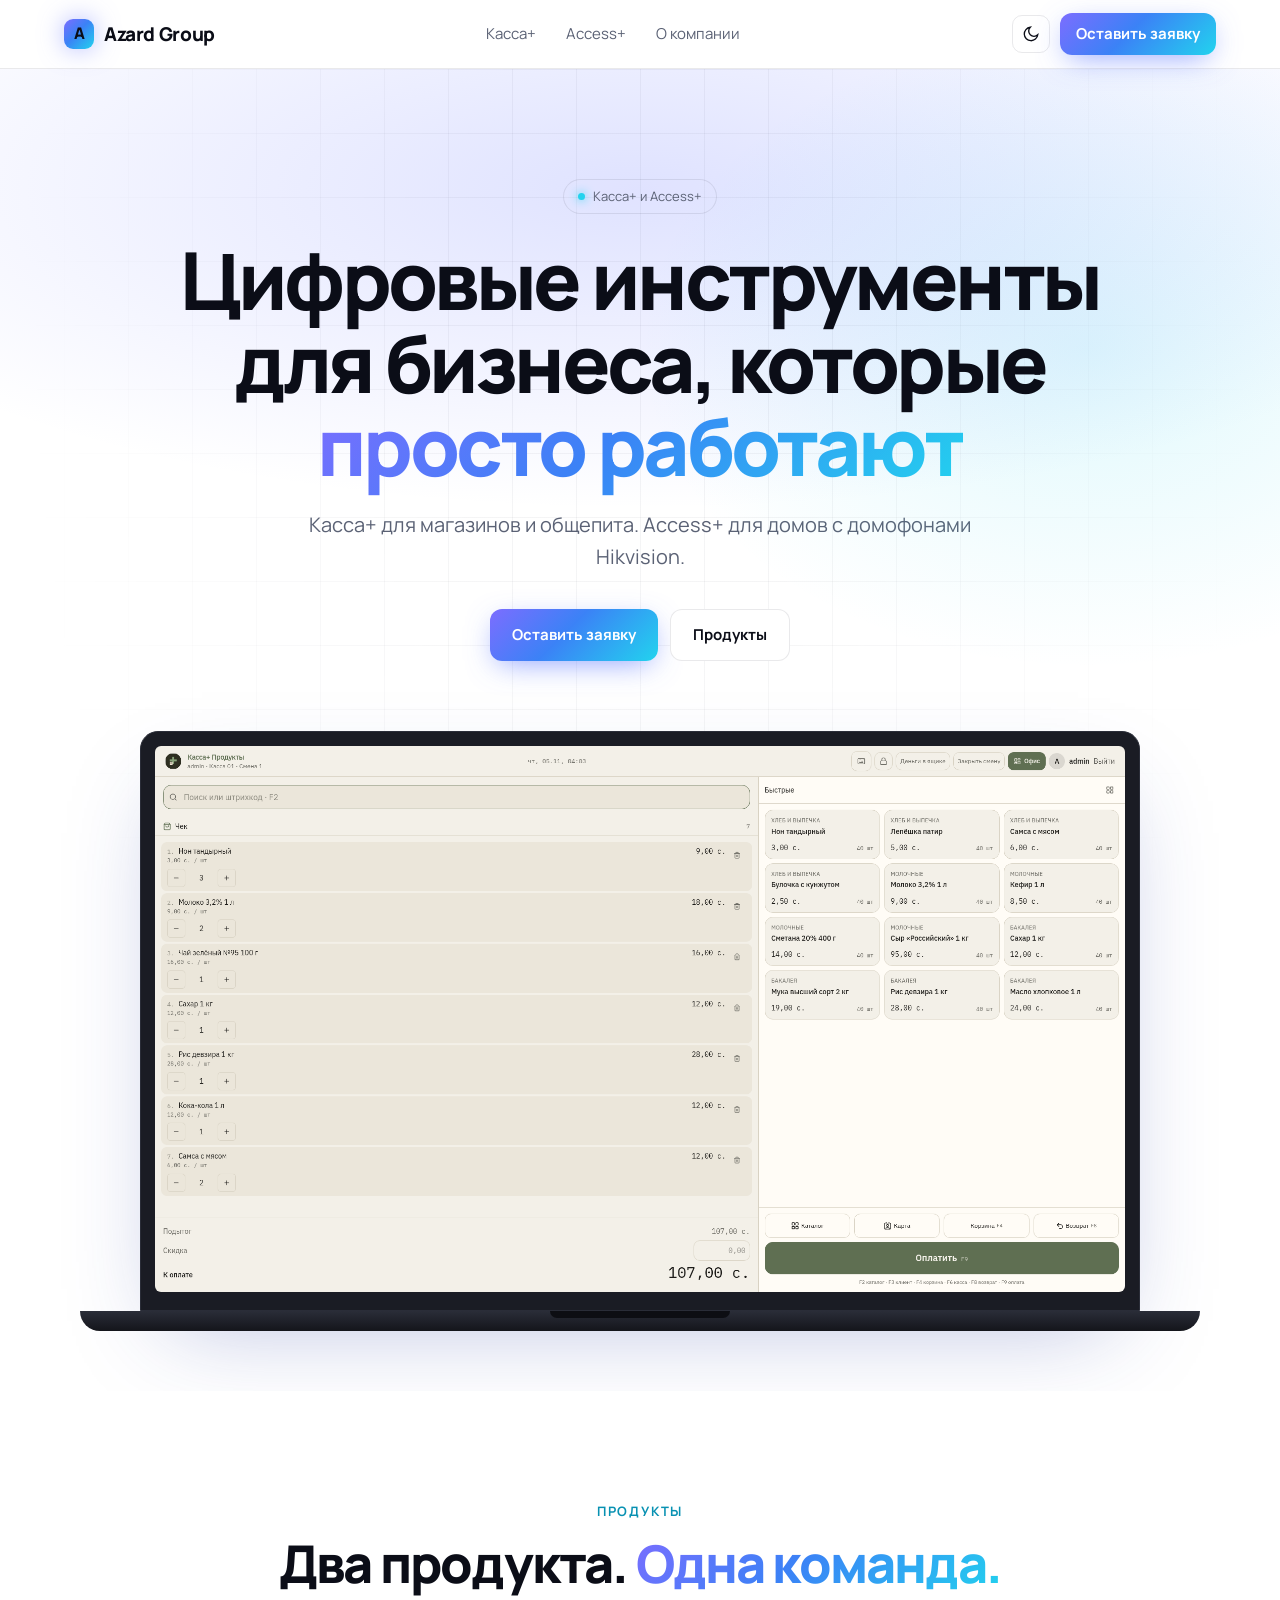
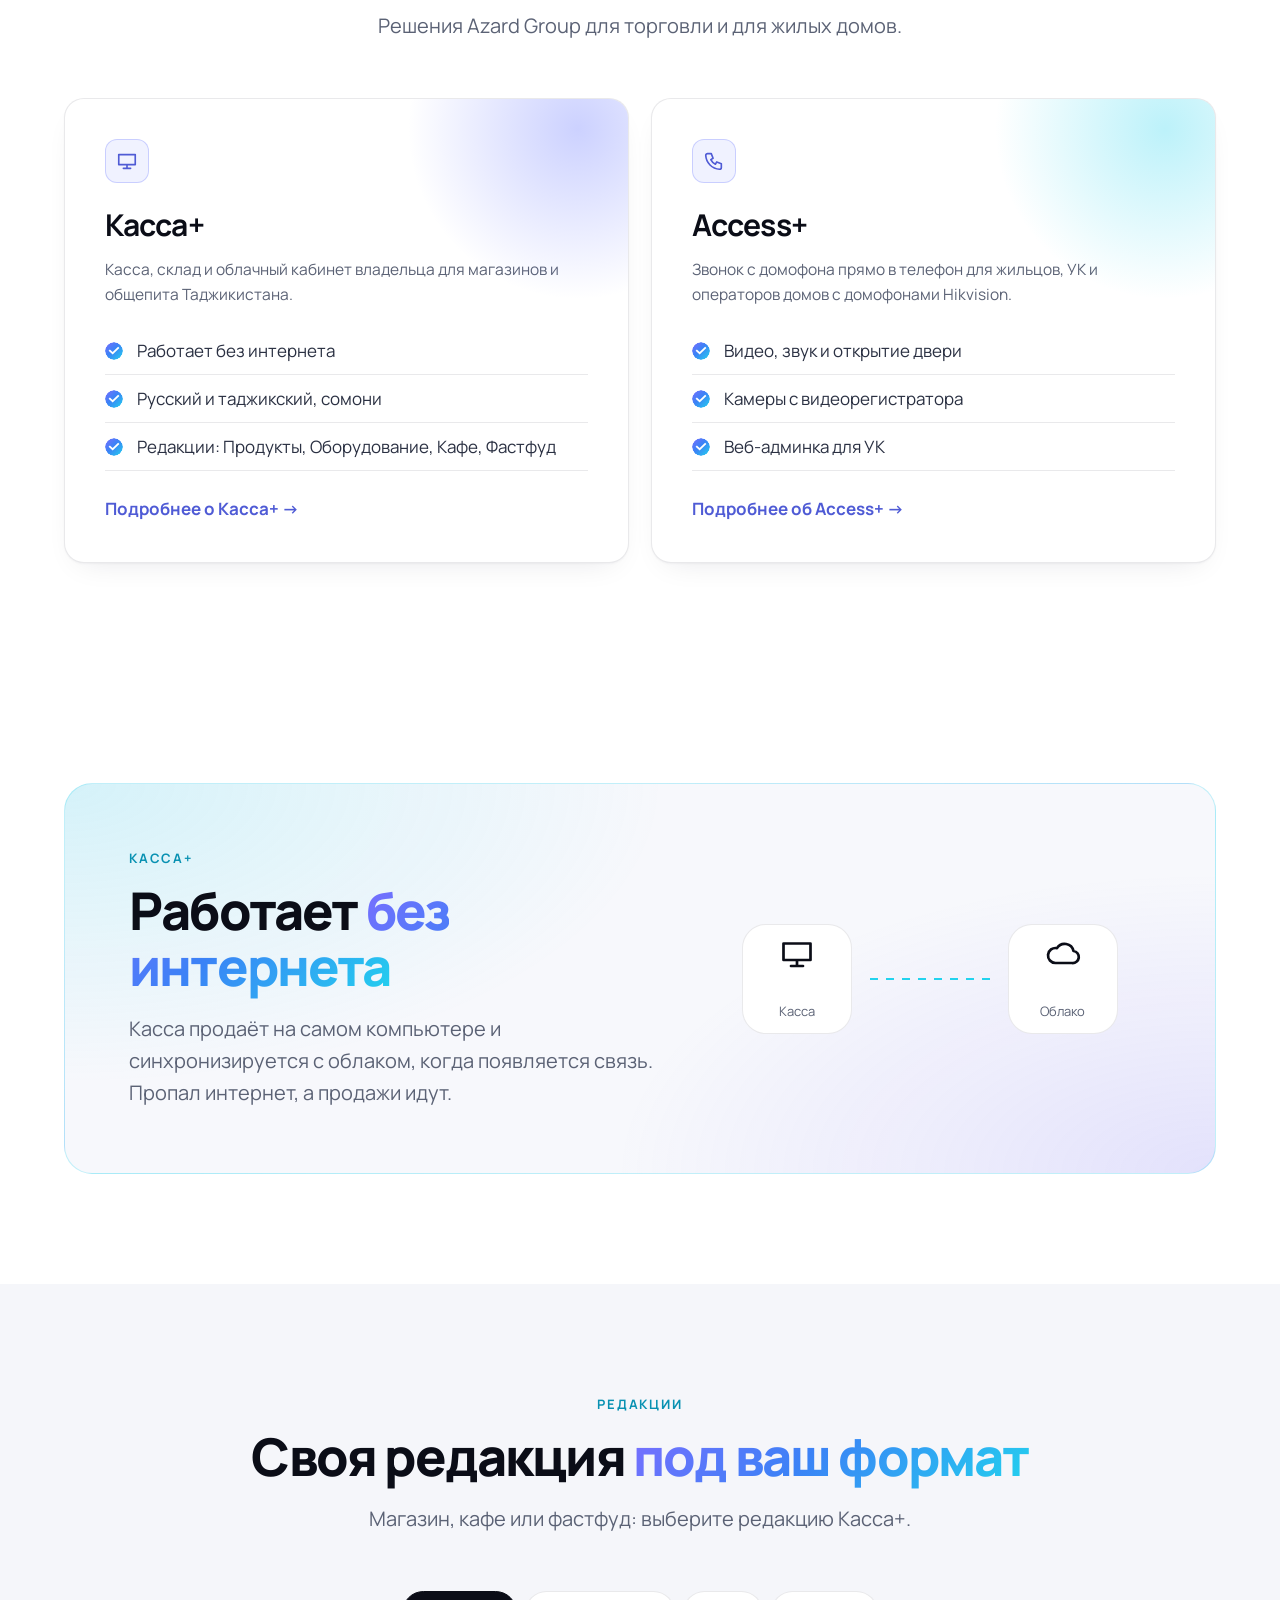
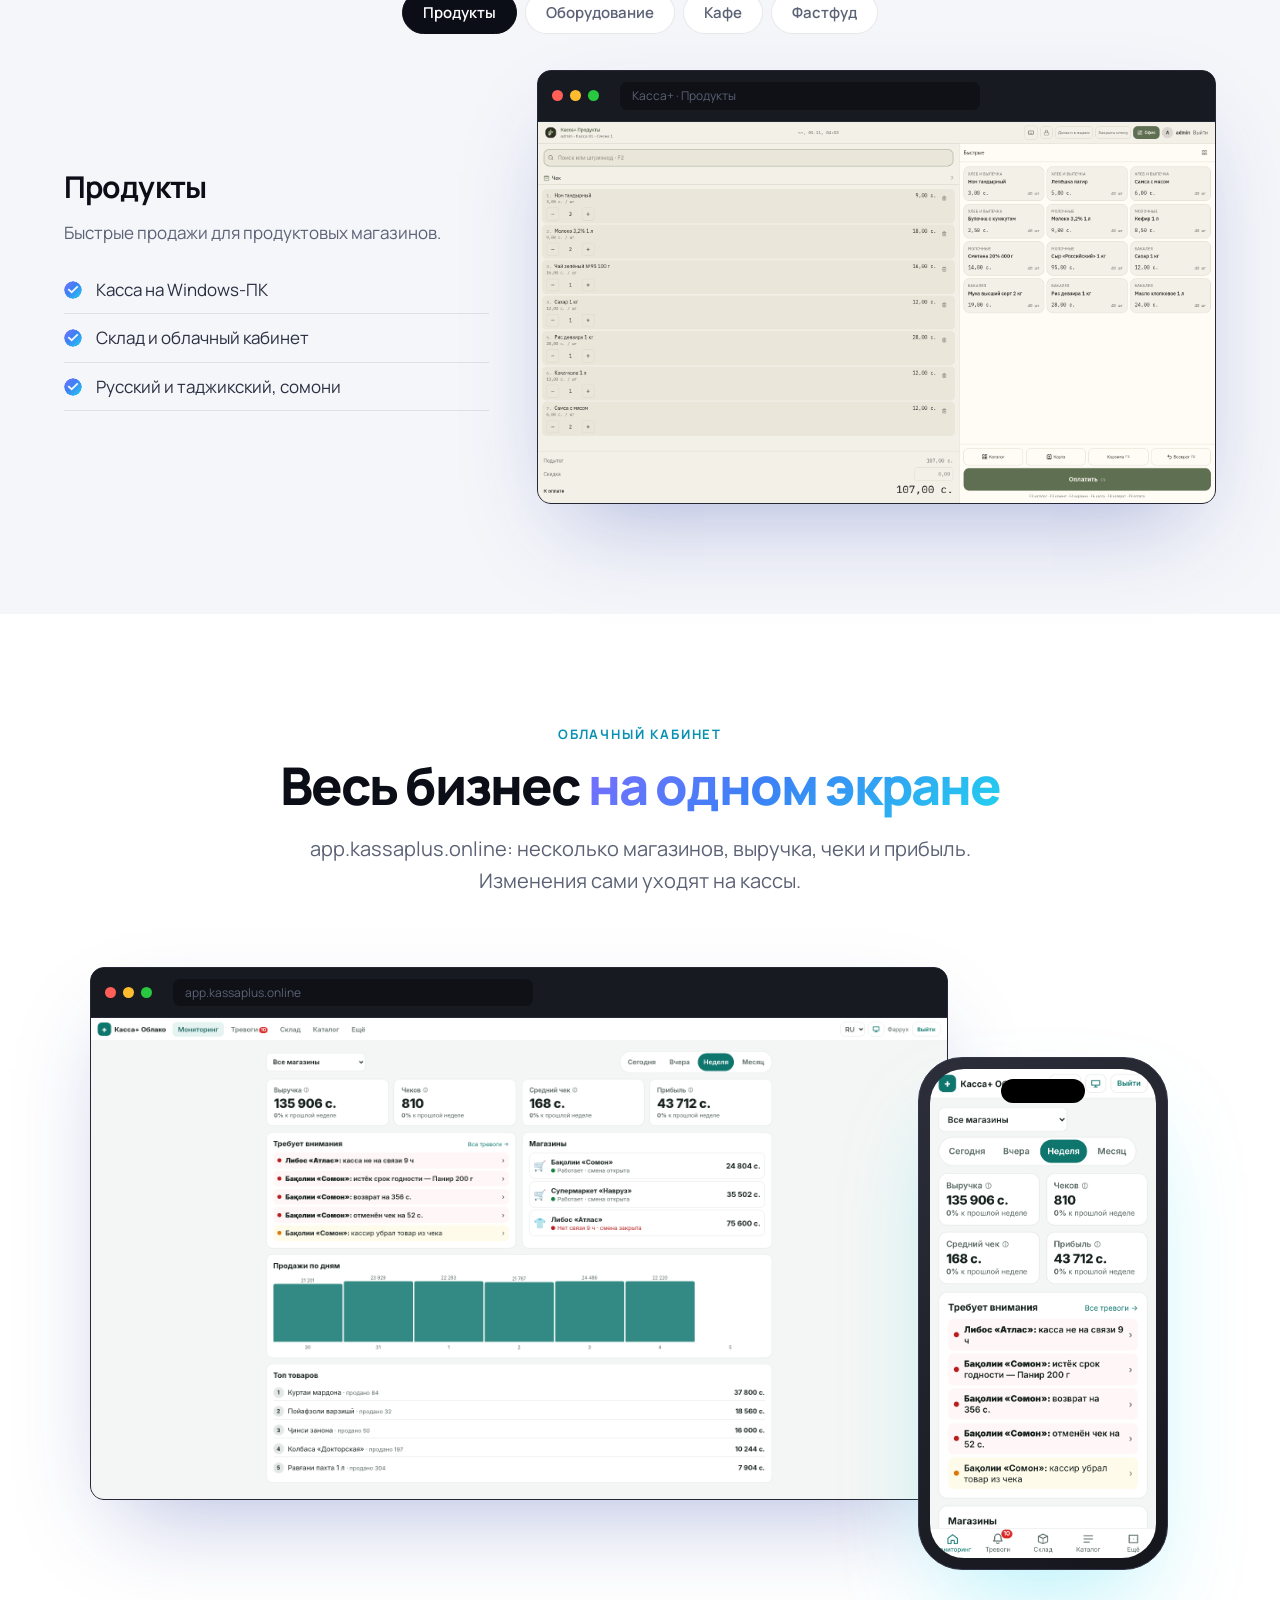
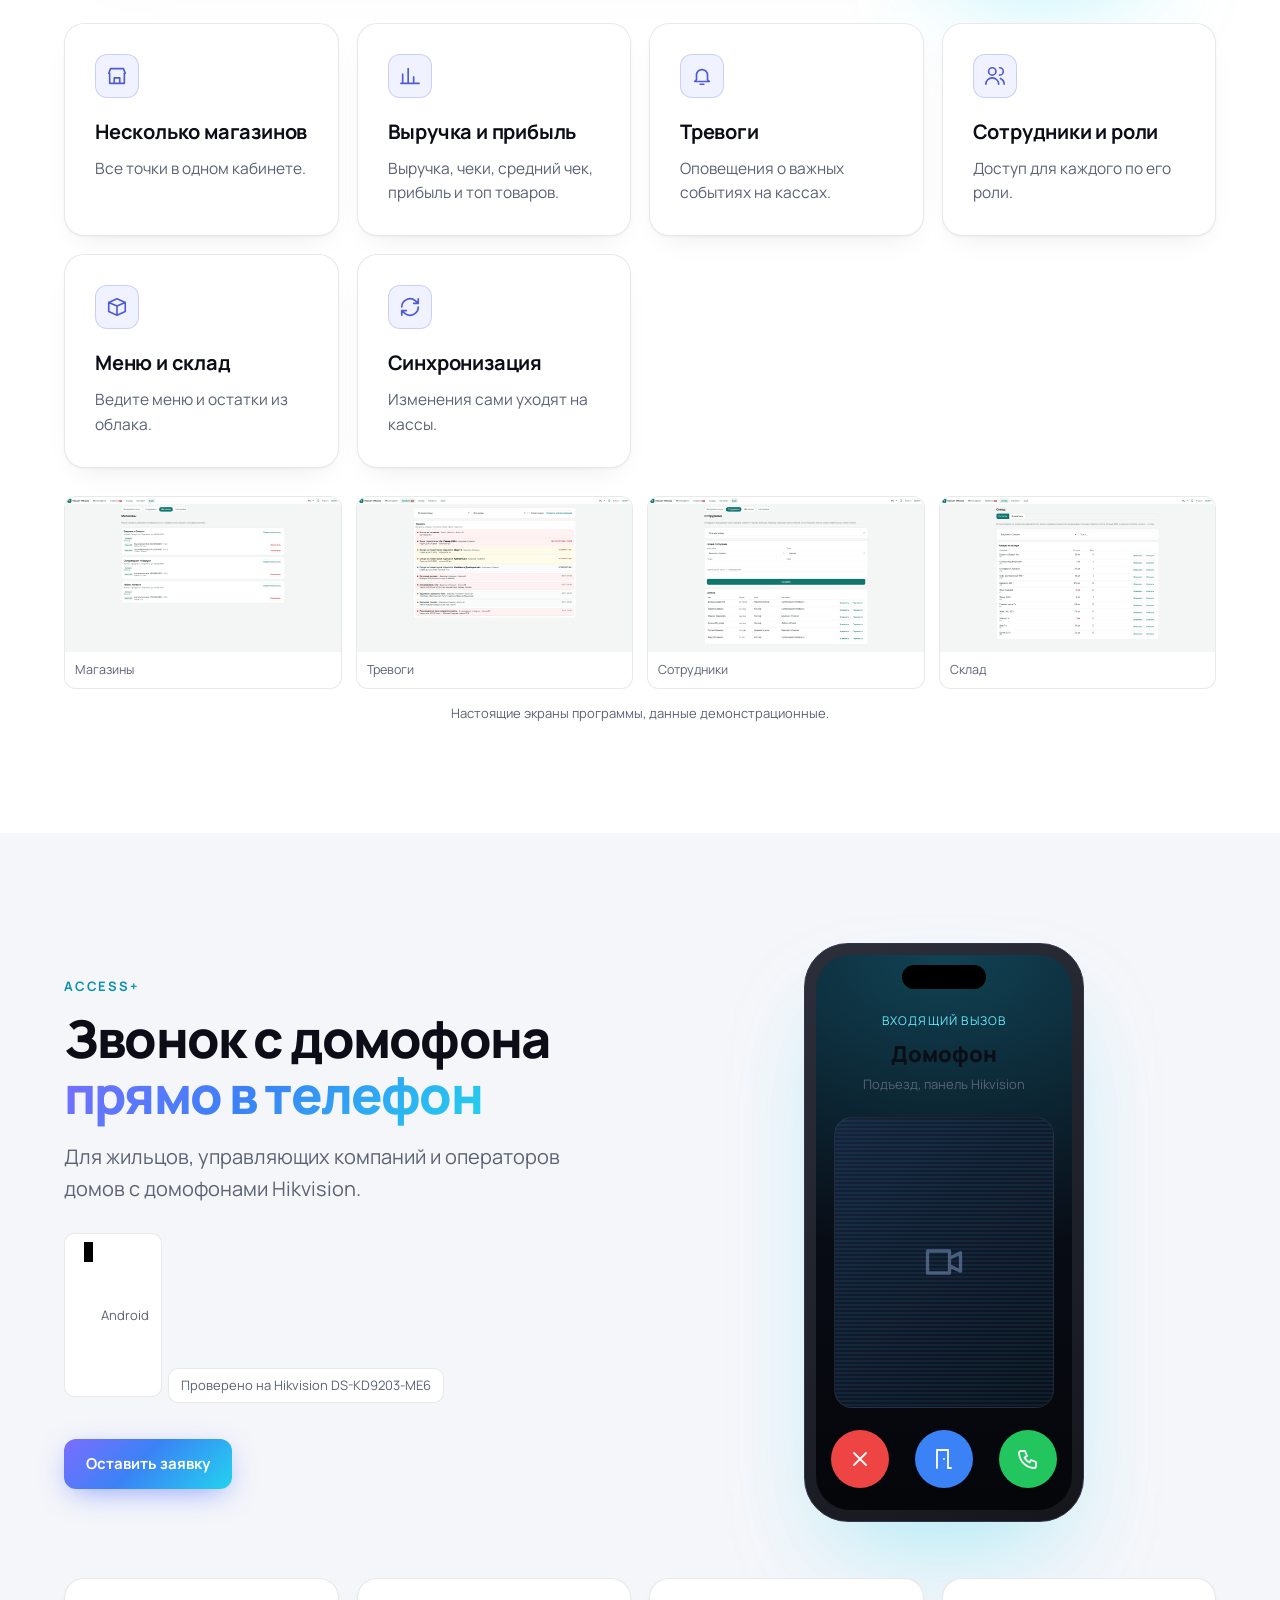
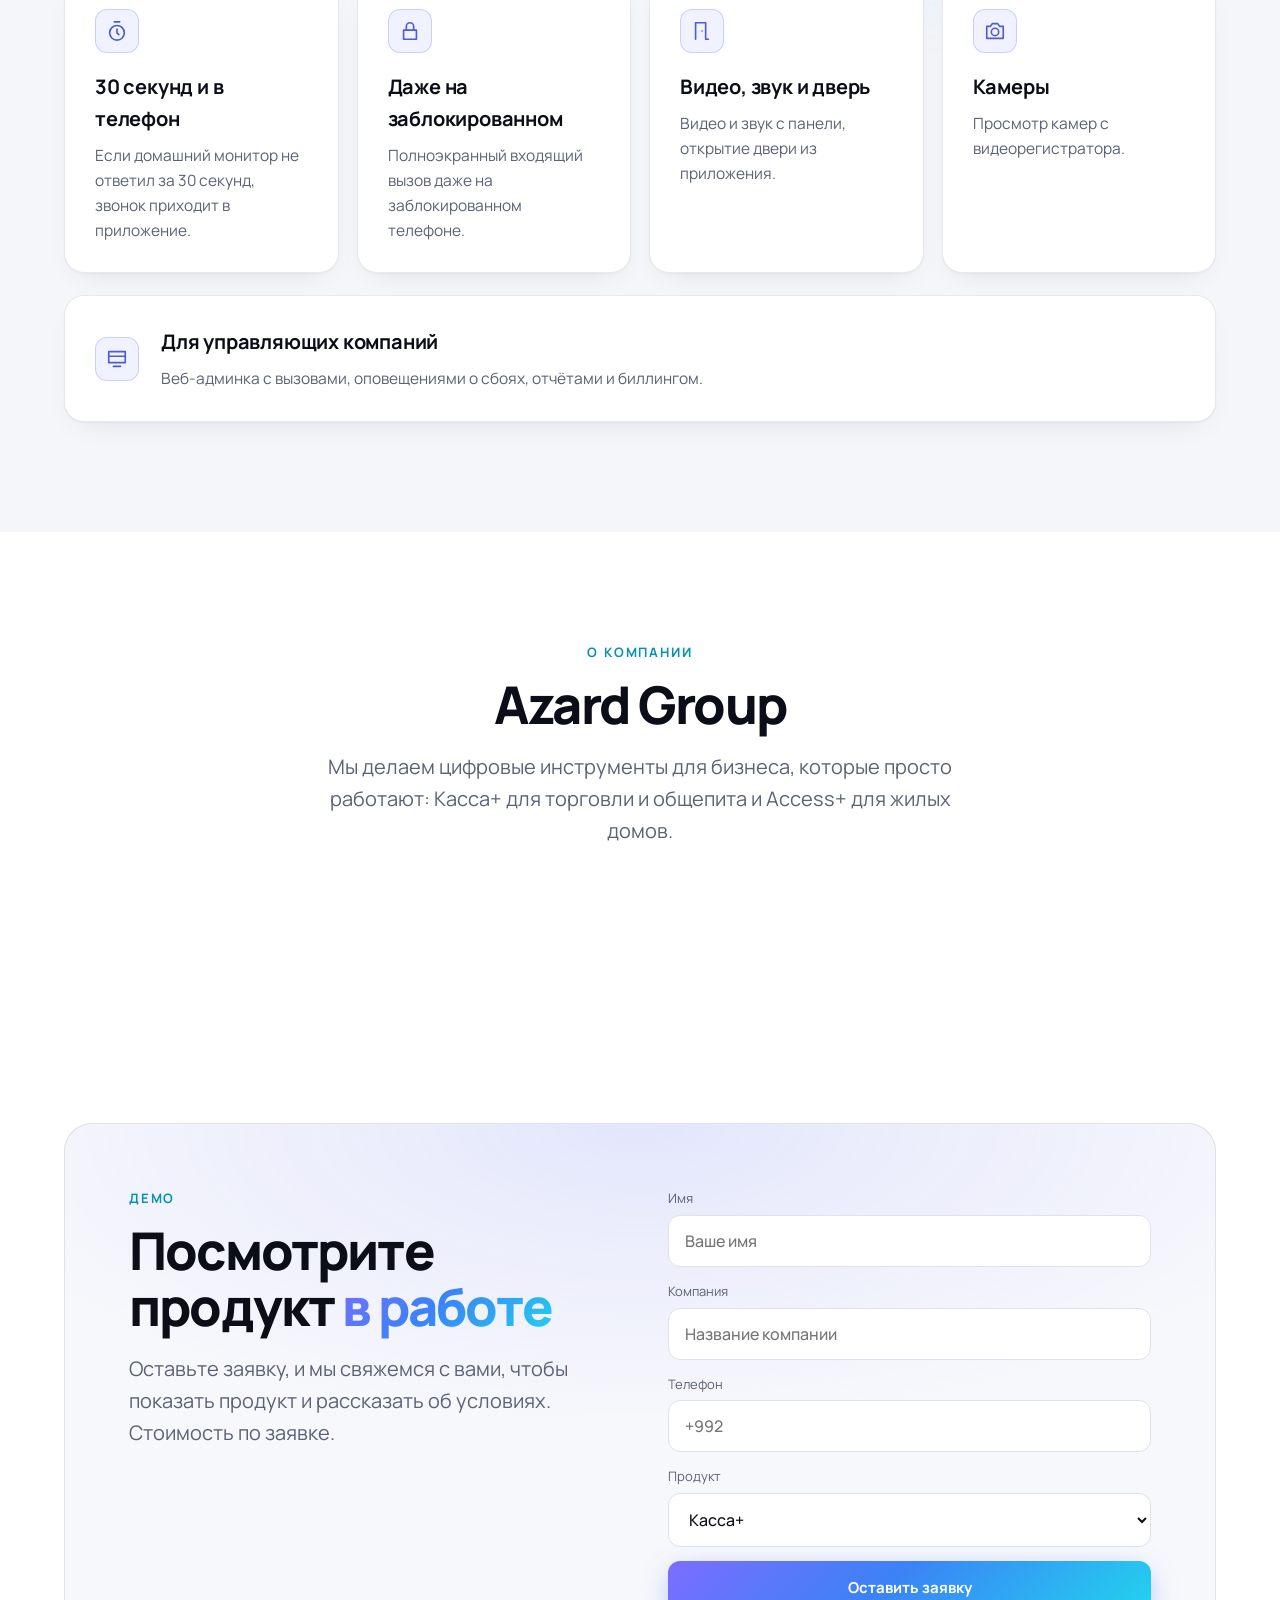
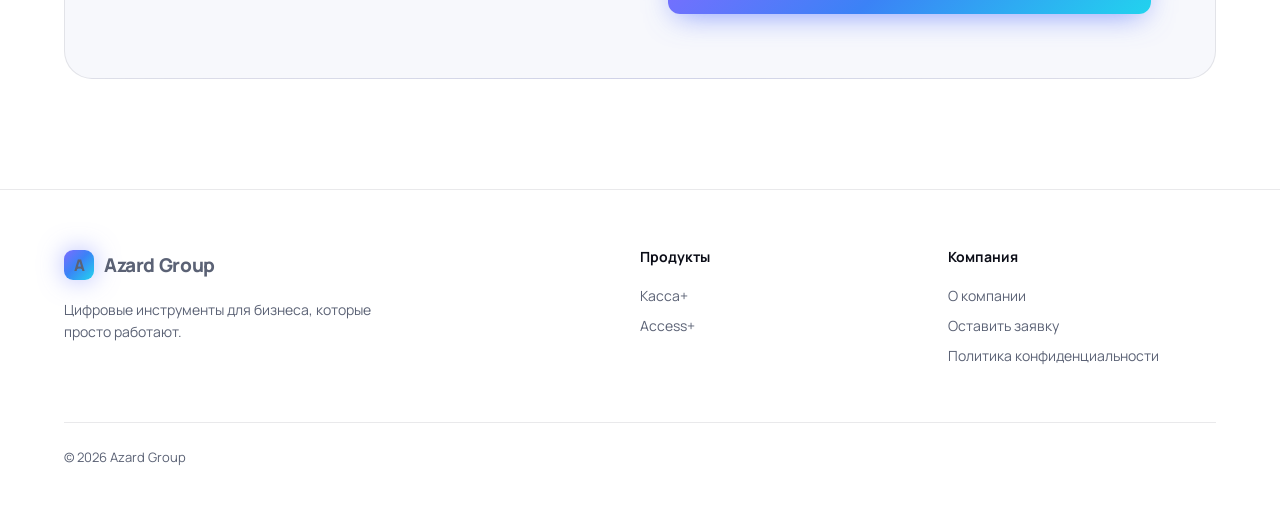
==== index.html @ 4e6c3899 "Azard Group site" ====
<!doctype html><html lang="ru"><head><meta charset="utf-8"><meta name="viewport" content="width=device-width,initial-scale=1"><title>Azard Group: цифровые инструменты для бизнеса</title><script>if(localStorage.theme=="dark")document.documentElement.classList.add("dark")</script><link rel="stylesheet" href="assets/style.css"></head><body><nav><div class="wrap"><a href="index.html" class="logo"><i>A</i>Azard Group</a><div class="links"><a href="kassa.html">Касса+</a><a href="access.html">Access+</a><a href="about.html">О компании</a></div><div class="navr"><button class="tg" aria-label="Тема" onclick="var d=document.documentElement.classList.toggle('dark');localStorage.theme=d?'dark':'light'"><svg viewBox="0 0 24 24" fill="none" stroke="currentColor" stroke-width="1.8"><path d="M21 13A9 9 0 1 1 11 3a7 7 0 0 0 10 10z"/></svg></button><a href="#demo" class="btn p">Оставить заявку</a></div></div></nav><header class="hero"><div class="grid-bg"></div><div class="wrap"><span class="pill"><b></b>Касса+ и Access+</span><h1>Цифровые инструменты для бизнеса, которые <span class="gt">просто работают</span></h1><p class="lead">Касса+ для магазинов и общепита. Access+ для домов с домофонами Hikvision.</p><div class="cta"><a href="#demo" class="btn p">Оставить заявку</a><a href="#products" class="btn s">Продукты</a></div><div class="laptop rv"><div class="scr"><img src="assets/pos-grocery-sale.png" alt="Касса+"></div><div class="base"></div></div></div></header>
<section id="products"><div class="wrap"><div class="center"><div class="eyebrow">Продукты</div><h2>Два продукта. <span class="gt">Одна команда.</span></h2><p class="lead">Решения Azard Group для торговли и для жилых домов.</p></div><div class="prod">
<a href="kassa.html" class="card rv"><div class="ic"><svg viewBox="0 0 24 24" fill="none" stroke="currentColor" stroke-width="1.8" stroke-linecap="round" stroke-linejoin="round"><path d="M3 5h18v11H3zM8 20h8M12 16v4"/></svg></div><h3>Касса+</h3><p>Касса, склад и облачный кабинет владельца для магазинов и общепита Таджикистана.</p><ul class="ul"><li>Работает без интернета</li><li>Русский и таджикский, сомони</li><li>Редакции: Продукты, Оборудование, Кафе, Фастфуд</li></ul><span class="more">Подробнее о Касса+ →</span></a>
<a href="access.html" class="card b rv"><div class="ic"><svg viewBox="0 0 24 24" fill="none" stroke="currentColor" stroke-width="1.8" stroke-linecap="round" stroke-linejoin="round"><path d="M5 4h4l2 5-2.5 1.5a11 11 0 0 0 5 5L15 13l5 2v4a2 2 0 0 1-2 2A16 16 0 0 1 3 6a2 2 0 0 1 2-2z"/></svg></div><h3>Access+</h3><p>Звонок с домофона прямо в телефон для жильцов, УК и операторов домов с домофонами Hikvision.</p><ul class="ul"><li>Видео, звук и открытие двери</li><li>Камеры с видеорегистратора</li><li>Веб-админка для УК</li></ul><span class="more">Подробнее об Access+ →</span></a></div></div></section>
<section><div class="wrap"><div class="offline rv"><div><div class="eyebrow">Касса+</div><h2>Работает <span class="gt">без интернета</span></h2><p class="lead" style="margin:0">Касса продаёт на самом компьютере и синхронизируется с облаком, когда появляется связь. Пропал интернет, а продажи идут.</p></div>
<div class="sync"><div class="node"><svg viewBox="0 0 24 24" fill="none" stroke="currentColor" stroke-width="1.8" stroke-linecap="round" stroke-linejoin="round"><path d="M3 5h18v11H3zM8 20h8M12 16v4"/></svg>Касса</div><div class="wire"></div><div class="node"><svg viewBox="0 0 24 24" fill="none" stroke="currentColor" stroke-width="1.8" stroke-linecap="round" stroke-linejoin="round"><path d="M7 18a5 5 0 1 1 1-9.9A6 6 0 0 1 19 10a4 4 0 0 1-1 8z"/></svg>Облако</div></div></div></div></section><section style="background:var(--bg2)"><div class="wrap"><div class="center"><div class="eyebrow">Редакции</div><h2>Своя редакция <span class="gt">под ваш формат</span></h2><p class="lead">Магазин, кафе или фастфуд: выберите редакцию Касса+.</p></div><div class="tabs"><button class="tab on" data-p="e1">Продукты</button><button class="tab" data-p="e2">Оборудование</button><button class="tab" data-p="e3">Кафе</button><button class="tab" data-p="e4">Фастфуд</button></div><div class="pane on" id="e1"><div><h3 style="font-size:30px;letter-spacing:-.03em">Продукты</h3><p style="color:var(--m)">Быстрые продажи для продуктовых магазинов.</p><ul class="ul"><li>Касса на Windows-ПК</li><li>Склад и облачный кабинет</li><li>Русский и таджикский, сомони</li></ul></div><div class="browser"><div class="bar"><i></i><i></i><i></i><span class="url">Касса+ · Продукты</span></div><img src="assets/pos-grocery-sale.png" alt="Облачный кабинет Касса+" loading="lazy"></div></div><div class="pane" id="e2"><div><h3 style="font-size:30px;letter-spacing:-.03em">Оборудование</h3><p style="color:var(--m)">Редакция для магазинов оборудования.</p><ul class="ul"><li>Касса на Windows-ПК</li><li>Склад и облачный кабинет</li><li>Работает без интернета</li></ul></div><div class="browser"><div class="bar"><i></i><i></i><i></i><span class="url">Касса+ · Оборудование</span></div><img src="assets/pos-equipment-sale.png" alt="Облачный кабинет Касса+" loading="lazy"></div></div><div class="pane" id="e3"><div><h3 style="font-size:30px;letter-spacing:-.03em">Кафе</h3><p style="color:var(--m)">Всё для зала и кухни.</p><ul class="ul"><li>Залы и столы</li><li>Модификаторы</li><li>Кухонные бегунки и экран кухни</li><li>Разделение счёта</li><li>Техкарты</li></ul></div><div class="browser"><div class="bar"><i></i><i></i><i></i><span class="url">Касса+ · Кафе</span></div><img src="assets/pos-cafe-hall.png" alt="Облачный кабинет Касса+" loading="lazy"></div></div><div class="pane" id="e4"><div><h3 style="font-size:30px;letter-spacing:-.03em">Фастфуд</h3><p style="color:var(--m)">Скорость для потока заказов.</p><ul class="ul"><li>Номера заказов</li><li>Заказы здесь, с собой и на доставку</li><li>Статусы кухни</li></ul></div><div class="browser"><div class="bar"><i></i><i></i><i></i><span class="url">Касса+ · Фастфуд</span></div><img src="assets/pos-fastfood-order.png" alt="Облачный кабинет Касса+" loading="lazy"></div></div></div></section><section><div class="wrap"><div class="center"><div class="eyebrow">Облачный кабинет</div><h2>Весь бизнес <span class="gt">на одном экране</span></h2><p class="lead">app.kassaplus.online: несколько магазинов, выручка, чеки и прибыль. Изменения сами уходят на кассы.</p></div>
<div class="stack rv"><div class="browser"><div class="bar"><i></i><i></i><i></i><span class="url">app.kassaplus.online</span></div><img src="assets/cloud-monitoring.png" alt="Облачный кабинет Касса+" loading="lazy"></div><div class="phone "><div class="in"><img src="assets/cloud-monitoring-mobile.png" alt="Мобильный кабинет"></div></div></div>
<div class="cards" style="margin-top:56px"><div class="card rv"><div class="ic"><svg viewBox="0 0 24 24" fill="none" stroke="currentColor" stroke-width="1.8" stroke-linecap="round" stroke-linejoin="round"><path d="M3 9l2-5h14l2 5M4 9v11h16V9M9 20v-6h6v6"/></svg></div><h3>Несколько магазинов</h3><p>Все точки в одном кабинете.</p></div><div class="card rv"><div class="ic"><svg viewBox="0 0 24 24" fill="none" stroke="currentColor" stroke-width="1.8" stroke-linecap="round" stroke-linejoin="round"><path d="M4 20V10M10 20V4M16 20v-7M22 20H2"/></svg></div><h3>Выручка и прибыль</h3><p>Выручка, чеки, средний чек, прибыль и топ товаров.</p></div><div class="card rv"><div class="ic"><svg viewBox="0 0 24 24" fill="none" stroke="currentColor" stroke-width="1.8" stroke-linecap="round" stroke-linejoin="round"><path d="M6 16V11a6 6 0 0 1 12 0v5l2 2H4zM10 21h4"/></svg></div><h3>Тревоги</h3><p>Оповещения о важных событиях на кассах.</p></div><div class="card rv"><div class="ic"><svg viewBox="0 0 24 24" fill="none" stroke="currentColor" stroke-width="1.8" stroke-linecap="round" stroke-linejoin="round"><path d="M9 11a4 4 0 1 0 0-8 4 4 0 0 0 0 8zM2 21a7 7 0 0 1 14 0M17 3a4 4 0 0 1 0 8M22 21a7 7 0 0 0-4-6.3"/></svg></div><h3>Сотрудники и роли</h3><p>Доступ для каждого по его роли.</p></div><div class="card rv"><div class="ic"><svg viewBox="0 0 24 24" fill="none" stroke="currentColor" stroke-width="1.8" stroke-linecap="round" stroke-linejoin="round"><path d="M3 7l9-4 9 4v10l-9 4-9-4zM3 7l9 4 9-4M12 11v10"/></svg></div><h3>Меню и склад</h3><p>Ведите меню и остатки из облака.</p></div><div class="card rv"><div class="ic"><svg viewBox="0 0 24 24" fill="none" stroke="currentColor" stroke-width="1.8" stroke-linecap="round" stroke-linejoin="round"><path d="M21 12a9 9 0 0 1-15 6.7L3 16M3 12a9 9 0 0 1 15-6.7L21 8M21 3v5h-5M3 21v-5h5"/></svg></div><h3>Синхронизация</h3><p>Изменения сами уходят на кассы.</p></div></div>
<div class="gallery"><figure class="rv"><img src="assets/cloud-shops.png" loading="lazy" alt="Магазины"><figcaption>Магазины</figcaption></figure><figure class="rv"><img src="assets/cloud-alerts.png" loading="lazy" alt="Тревоги"><figcaption>Тревоги</figcaption></figure><figure class="rv"><img src="assets/cloud-staff.png" loading="lazy" alt="Сотрудники"><figcaption>Сотрудники</figcaption></figure><figure class="rv"><img src="assets/cloud-stock.png" loading="lazy" alt="Склад"><figcaption>Склад</figcaption></figure></div>
<p class="note">Настоящие экраны программы, данные демонстрационные.</p></div></section>
<section style="background:var(--bg2)"><div class="wrap"><div class="split"><div class="rv"><div class="eyebrow">Access+</div><h2>Звонок с домофона <span class="gt">прямо в телефон</span></h2><p class="lead" style="margin:0">Для жильцов, управляющих компаний и операторов домов с домофонами Hikvision.</p><div style="margin-top:22px"><span class="badge"><svg style="width:16px"> viewBox="0 0 24 24" fill="none" stroke="currentColor" stroke-width="1.8" stroke-linecap="round" stroke-linejoin="round"><path d="M7 2h10v20H7zM11 18h2"/></svg> Android</span><span class="badge">Проверено на Hikvision DS-KD9203-ME6</span></div><div class="cta" style="justify-content:flex-start"><a href="#demo" class="btn p">Оставить заявку</a></div></div><div class="rv" style="display:flex;justify-content:center"><div class="phone big"><div class="in"><div class="ph-ui"><div class="who">Входящий вызов</div><div class="nm">Домофон</div><div class="sub">Подъезд, панель Hikvision</div><div class="cam"><svg viewBox="0 0 24 24" fill="none" stroke="currentColor" stroke-width="1.8" stroke-linecap="round" stroke-linejoin="round"><path d="M3 6h12v12H3zM15 10l6-3v10l-6-3"/></svg></div><div class="acts"><span class="r"><svg viewBox="0 0 24 24" fill="none" stroke="currentColor" stroke-width="1.8" stroke-linecap="round" stroke-linejoin="round"><path d="M6 6l12 12M18 6L6 18"/></svg></span><span class="bl"><svg viewBox="0 0 24 24" fill="none" stroke="currentColor" stroke-width="1.8" stroke-linecap="round" stroke-linejoin="round"><path d="M5 21V3h11v18M16 21h3M12 12h.01"/></svg></span><span class="gr"><svg viewBox="0 0 24 24" fill="none" stroke="currentColor" stroke-width="1.8" stroke-linecap="round" stroke-linejoin="round"><path d="M5 4h4l2 5-2.5 1.5a11 11 0 0 0 5 5L15 13l5 2v4a2 2 0 0 1-2 2A16 16 0 0 1 3 6a2 2 0 0 1 2-2z"/></svg></span></div></div></div></div></div></div><div class="cards" style="margin-top:56px"><div class="card rv"><div class="ic"><svg viewBox="0 0 24 24" fill="none" stroke="currentColor" stroke-width="1.8" stroke-linecap="round" stroke-linejoin="round"><path d="M12 22a8 8 0 1 0 0-16 8 8 0 0 0 0 16zM12 10v4l2 2M9 2h6"/></svg></div><h3>30 секунд и в телефон</h3><p>Если домашний монитор не ответил за 30 секунд, звонок приходит в приложение.</p></div><div class="card rv"><div class="ic"><svg viewBox="0 0 24 24" fill="none" stroke="currentColor" stroke-width="1.8" stroke-linecap="round" stroke-linejoin="round"><path d="M5 11h14v10H5zM8 11V7a4 4 0 0 1 8 0v4"/></svg></div><h3>Даже на заблокированном</h3><p>Полноэкранный входящий вызов даже на заблокированном телефоне.</p></div><div class="card rv"><div class="ic"><svg viewBox="0 0 24 24" fill="none" stroke="currentColor" stroke-width="1.8" stroke-linecap="round" stroke-linejoin="round"><path d="M5 21V3h11v18M16 21h3M12 12h.01"/></svg></div><h3>Видео, звук и дверь</h3><p>Видео и звук с панели, открытие двери из приложения.</p></div><div class="card rv"><div class="ic"><svg viewBox="0 0 24 24" fill="none" stroke="currentColor" stroke-width="1.8" stroke-linecap="round" stroke-linejoin="round"><path d="M3 7h4l2-3h6l2 3h4v13H3zM12 17a4 4 0 1 0 0-8 4 4 0 0 0 0 8z"/></svg></div><h3>Камеры</h3><p>Просмотр камер с видеорегистратора.</p></div></div><div class="card rv" style="margin-top:22px;display:grid;grid-template-columns:auto 1fr;gap:22px;align-items:center"><div class="ic" style="margin:0"><svg viewBox="0 0 24 24" fill="none" stroke="currentColor" stroke-width="1.8" stroke-linecap="round" stroke-linejoin="round"><path d="M3 4h18v12H3zM3 9h18M8 20h8"/></svg></div><div><h3>Для управляющих компаний</h3><p>Веб-админка с вызовами, оповещениями о сбоях, отчётами и биллингом.</p></div></div></div></section>
<section id="about"><div class="wrap center"><div class="eyebrow">О компании</div><h2>Azard Group</h2><p class="lead">Мы делаем цифровые инструменты для бизнеса, которые просто работают: Касса+ для торговли и общепита и Access+ для жилых домов.</p></div></section><section id="demo"><div class="wrap"><div class="form rv"><div><div class="eyebrow">Демо</div><h2>Посмотрите продукт <span class="gt">в работе</span></h2><p class="lead" style="margin:0">Оставьте заявку, и мы свяжемся с вами, чтобы показать продукт и рассказать об условиях. Стоимость по заявке.</p></div>
<form><label>Имя<input required placeholder="Ваше имя"></label><label>Компания<input placeholder="Название компании"></label><label>Телефон<input required type="tel" placeholder="+992"></label><label>Продукт<select><option>Касса+</option><option>Access+</option></select></label><button class="btn p">Оставить заявку</button><div class="ok">Спасибо! Заявка принята.</div></form></div></div></section><footer><div class="wrap"><div><a href="index.html" class="logo"><i>A</i>Azard Group</a><p style="margin-top:14px;max-width:340px">Цифровые инструменты для бизнеса, которые просто работают.</p></div><div><h4>Продукты</h4><a href="kassa.html">Касса+</a><a href="access.html">Access+</a></div><div><h4>Компания</h4><a href="about.html">О компании</a><a href="#demo">Оставить заявку</a><a href="privacy.html">Политика конфиденциальности</a></div><div class="copy">© 2026 Azard Group</div></div></footer><script src="assets/app.js"></script></body></html>
---- assets/style.css ----
@import url('https://fonts.googleapis.com/css2?family=Manrope:wght@400;500;600;700;800&display=swap');
:root{--bg:#07080c;--bg2:#0d0f16;--line:rgba(255,255,255,.08);--t:#eef0f6;--m:#9aa1b4;--a1:#6d7cff;--a2:#22d3ee;--g:linear-gradient(135deg,#7c6dff,#3b82f6 45%,#22d3ee)}
*{box-sizing:border-box;margin:0;padding:0}html{scroll-behavior:smooth}
body{background:var(--bg);color:var(--t);font-family:Manrope,system-ui,sans-serif;font-size:17px;line-height:1.6;-webkit-font-smoothing:antialiased;overflow-x:hidden}
a{color:inherit;text-decoration:none}img{max-width:100%;display:block}
.wrap{max-width:1200px;margin:0 auto;padding:0 24px}
nav{position:sticky;top:0;z-index:50;backdrop-filter:blur(16px) saturate(160%);background:rgba(7,8,12,.6);border-bottom:1px solid var(--line)}
nav .wrap{display:flex;align-items:center;justify-content:space-between;height:68px}
.logo{display:flex;align-items:center;gap:10px;font-weight:800;font-size:19px;letter-spacing:-.02em}
.logo i{width:30px;height:30px;border-radius:9px;background:var(--g);display:grid;place-items:center;font-style:normal;font-size:16px;box-shadow:0 0 24px rgba(109,124,255,.5)}
.links{display:flex;gap:30px;font-size:15px;color:var(--m)}.links a:hover{color:var(--t)}
.btn{display:inline-flex;align-items:center;gap:8px;padding:13px 22px;border-radius:12px;font-weight:700;font-size:15px;transition:.25s}
.btn.p{background:var(--g);color:#fff;box-shadow:0 8px 30px -8px rgba(80,110,255,.7)}.btn.p:hover{transform:translateY(-2px);box-shadow:0 14px 40px -8px rgba(80,110,255,.9)}
.btn.s{border:1px solid var(--line);background:rgba(255,255,255,.04)}.btn.s:hover{background:rgba(255,255,255,.08)}
nav .btn{padding:9px 16px}
.hero{position:relative;padding:110px 0 60px;text-align:center;overflow:hidden}
.hero:before{content:"";position:absolute;inset:-200px -20% auto;height:800px;background:radial-gradient(closest-side at 50% 40%,rgba(109,124,255,.35),transparent),radial-gradient(closest-side at 75% 60%,rgba(34,211,238,.18),transparent);pointer-events:none}
.grid-bg{position:absolute;inset:0;background-image:linear-gradient(var(--line) 1px,transparent 1px),linear-gradient(90deg,var(--line) 1px,transparent 1px);background-size:64px 64px;mask:radial-gradient(ellipse at 50% 20%,#000 20%,transparent 70%);-webkit-mask:radial-gradient(ellipse at 50% 20%,#000 20%,transparent 70%);opacity:.5}
.pill{display:inline-flex;gap:8px;align-items:center;padding:6px 14px;border:1px solid var(--line);border-radius:99px;font-size:13px;color:var(--m);background:rgba(255,255,255,.03);position:relative}
.pill b{width:7px;height:7px;border-radius:50%;background:#22d3ee;box-shadow:0 0 10px #22d3ee}
h1{font-size:clamp(40px,6.4vw,80px);line-height:1.04;letter-spacing:-.045em;font-weight:800;margin:24px auto 22px;max-width:980px;position:relative}
h2{font-size:clamp(32px,4.2vw,52px);line-height:1.08;letter-spacing:-.035em;font-weight:800;margin-bottom:18px}
h3{font-size:20px;letter-spacing:-.01em;margin-bottom:8px}
.gt{background:var(--g);-webkit-background-clip:text;background-clip:text;color:transparent}
.lead{font-size:clamp(17px,1.6vw,20px);color:var(--m);max-width:680px;margin:0 auto}
.cta{display:flex;gap:12px;justify-content:center;margin-top:36px;flex-wrap:wrap;position:relative}
section{padding:110px 0;position:relative}
.eyebrow{font-size:13px;font-weight:700;letter-spacing:.14em;text-transform:uppercase;color:var(--a2);margin-bottom:14px}
.center{text-align:center}.center .lead{margin-bottom:56px}
/* devices */
.laptop{position:relative;max-width:1000px;margin:70px auto 0}
.laptop .scr{background:#1a1c24;border-radius:18px 18px 0 0;padding:14px 14px 18px;border:1px solid #2a2d38;box-shadow:0 60px 120px -30px rgba(80,110,255,.45),0 0 0 1px rgba(255,255,255,.03) inset}
.laptop .scr img{border-radius:6px}
.laptop .base{height:20px;background:linear-gradient(#2a2d38,#14151b);border-radius:0 0 22px 22px;margin:0 -6%;position:relative}
.laptop .base:after{content:"";position:absolute;left:42%;right:42%;top:0;height:7px;background:#0d0e13;border-radius:0 0 8px 8px}
.browser{background:#14161d;border:1px solid #262935;border-radius:14px;overflow:hidden;box-shadow:0 40px 90px -30px rgba(0,0,0,.8)}
.browser .bar{display:flex;align-items:center;gap:7px;padding:11px 14px;border-bottom:1px solid #262935;background:#181a22}
.browser .bar i{width:11px;height:11px;border-radius:50%;background:#3a3d4a}.browser .bar i:nth-child(1){background:#ff5f57}.browser .bar i:nth-child(2){background:#febc2e}.browser .bar i:nth-child(3){background:#28c840}
.browser .url{margin-left:14px;flex:1;max-width:360px;font-size:12px;color:var(--m);background:#0f1117;border-radius:7px;padding:4px 12px}
.phone{width:280px;border-radius:44px;padding:11px;background:linear-gradient(145deg,#2c2f3a,#15161c);border:1px solid #33364a;box-shadow:0 50px 100px -30px rgba(34,211,238,.35);position:relative}
.phone .in{border-radius:34px;overflow:hidden;aspect-ratio:9/19.5;background:#05060a;position:relative}
.phone .in:before{content:"";position:absolute;top:10px;left:50%;transform:translateX(-50%);width:84px;height:24px;border-radius:20px;background:#000;z-index:2}
.phone img{width:100%;height:100%;object-fit:cover;object-position:top}
/* cards */
.cards{display:grid;grid-template-columns:repeat(auto-fit,minmax(260px,1fr));gap:18px}
.card{background:linear-gradient(180deg,rgba(255,255,255,.045),rgba(255,255,255,.015));border:1px solid var(--line);border-radius:20px;padding:30px;transition:.3s;position:relative;overflow:hidden}
.card:hover{border-color:rgba(109,124,255,.4);transform:translateY(-3px)}
.card p{color:var(--m);font-size:15.5px}
.ic{width:44px;height:44px;border-radius:12px;display:grid;place-items:center;background:rgba(109,124,255,.12);border:1px solid rgba(109,124,255,.3);margin-bottom:18px;color:#a5b0ff}
.ic svg{width:22px;height:22px}
.prod{display:grid;grid-template-columns:repeat(2,1fr);gap:22px}
.prod .card{padding:40px;min-height:340px;display:flex;flex-direction:column}
.prod .card h3{font-size:30px;letter-spacing:-.03em}
.prod .card .more{margin-top:auto;padding-top:24px;font-weight:700;color:#a5b0ff}
.prod .card:before{content:"";position:absolute;width:340px;height:340px;right:-120px;top:-140px;background:radial-gradient(closest-side,rgba(109,124,255,.35),transparent)}
.prod .card.b:before{background:radial-gradient(closest-side,rgba(34,211,238,.3),transparent)}
.offline{border-radius:28px;padding:64px;background:radial-gradient(600px 300px at 0% 0%,rgba(34,211,238,.18),transparent),radial-gradient(600px 300px at 100% 100%,rgba(124,109,255,.22),transparent),#0d0f16;border:1px solid rgba(34,211,238,.25);display:grid;grid-template-columns:1.2fr 1fr;gap:48px;align-items:center}
.sync{display:flex;align-items:center;justify-content:center;gap:18px}
.node{width:110px;height:110px;border-radius:24px;border:1px solid var(--line);background:rgba(255,255,255,.04);display:grid;place-items:center;text-align:center;font-size:13px;color:var(--m)}
.node svg{width:36px;height:36px;color:var(--t);margin:0 auto 6px}
.wire{flex:1;max-width:120px;height:2px;background:repeating-linear-gradient(90deg,#22d3ee 0 8px,transparent 8px 16px);background-size:32px 2px;animation:flow 1.2s linear infinite}
@keyframes flow{to{background-position:32px 0}}
.tabs{display:flex;gap:8px;justify-content:center;flex-wrap:wrap;margin-bottom:36px}
.tab{padding:10px 20px;border-radius:99px;border:1px solid var(--line);background:rgba(255,255,255,.03);color:var(--m);font:600 15px Manrope;cursor:pointer;transition:.2s}
.tab.on{background:var(--t);color:#07080c;border-color:var(--t)}
.pane{display:none;grid-template-columns:1fr 1.6fr;gap:48px;align-items:center}.pane.on{display:grid;animation:fade .5s}
@keyframes fade{from{opacity:0;transform:translateY(10px)}}
.ul{list-style:none;margin-top:20px}.ul li{padding:10px 0 10px 32px;position:relative;color:#cfd3e0;border-bottom:1px solid var(--line)}
.ul li:before{content:"";position:absolute;left:0;top:15px;width:18px;height:18px;border-radius:50%;background:var(--g);-webkit-mask:url("data:image/svg+xml,%3Csvg xmlns='http://www.w3.org/2000/svg' viewBox='0 0 20 20'%3E%3Cpath d='M10 0a10 10 0 100 20 10 10 0 000-20zm-1.5 14L4 9.6l1.4-1.4 3.1 3 6.1-6 1.4 1.4z'/%3E%3C/svg%3E") center/contain}
.split{display:grid;grid-template-columns:1fr 1fr;gap:64px;align-items:center}
.gallery{display:grid;grid-template-columns:repeat(4,1fr);gap:14px;margin-top:28px}
.gallery figure{border-radius:12px;overflow:hidden;border:1px solid var(--line);background:#111}
.gallery figcaption{font-size:12.5px;color:var(--m);padding:8px 10px}
.note{font-size:13px;color:var(--m);margin-top:14px;text-align:center}
.lic{display:grid;grid-template-columns:1fr 1fr;gap:18px}
.tag{display:inline-block;font-size:12px;font-weight:700;padding:4px 10px;border-radius:99px;background:rgba(34,211,238,.12);color:#67e8f9;margin-bottom:14px}
/* access placeholder */
.ph-ui{height:100%;padding:56px 18px 22px;display:flex;flex-direction:column;align-items:center;background:radial-gradient(400px 300px at 50% 0%,rgba(34,211,238,.25),transparent),linear-gradient(#0b1220,#05060a)}
.ph-ui .who{font-size:12px;color:#67e8f9;letter-spacing:.1em;text-transform:uppercase}
.ph-ui .nm{font-size:22px;font-weight:800;margin:6px 0 2px}
.ph-ui .sub{font-size:13px;color:var(--m)}
.ph-ui .cam{margin:22px 0;width:100%;flex:1;border-radius:18px;background:linear-gradient(135deg,#16233b,#0b0f1a);border:1px solid rgba(255,255,255,.08);display:grid;place-items:center;color:#4b5a78;position:relative;overflow:hidden}
.ph-ui .cam:after{content:"";position:absolute;inset:0;background:linear-gradient(transparent 50%,rgba(34,211,238,.08) 50%);background-size:100% 4px}
.ph-ui .cam svg{width:44px;height:44px}
.rings{position:absolute;width:70px;height:70px}
.ph-ui .acts{display:flex;gap:26px}
.ph-ui .acts span{width:58px;height:58px;border-radius:50%;display:grid;place-items:center}
.ph-ui .acts svg{width:24px;height:24px;color:#fff}
.r{background:#ef4444}.gr{background:#22c55e;animation:pulse 1.8s infinite}.bl{background:#3b82f6}
@keyframes pulse{0%{box-shadow:0 0 0 0 rgba(34,197,94,.6)}100%{box-shadow:0 0 0 18px rgba(34,197,94,0)}}
.badge{display:inline-flex;gap:8px;align-items:center;font-size:13px;color:var(--m);border:1px solid var(--line);padding:6px 12px;border-radius:10px;margin:6px 6px 0 0}
/* form */
.form{border-radius:28px;border:1px solid var(--line);background:radial-gradient(700px 300px at 50% 0%,rgba(109,124,255,.22),transparent),var(--bg2);padding:64px;display:grid;grid-template-columns:1fr 1fr;gap:56px}
.form form{display:grid;gap:14px}
label{font-size:13px;color:var(--m);display:grid;gap:6px}
input,select{background:#0a0b10;border:1px solid #262935;border-radius:12px;padding:14px 16px;color:var(--t);font:500 16px Manrope;outline:none;transition:.2s}
input:focus,select:focus{border-color:var(--a1);box-shadow:0 0 0 4px rgba(109,124,255,.18)}
.form .btn{justify-content:center;border:0;cursor:pointer;font-family:Manrope;padding:16px}
.ok{display:none;color:#67e8f9;font-weight:600}
footer{border-top:1px solid var(--line);padding:56px 0 40px;color:var(--m);font-size:14px}
footer .wrap{display:grid;grid-template-columns:2fr 1fr 1fr;gap:40px}
footer h4{color:var(--t);font-size:14px;margin-bottom:12px}footer a{display:block;padding:4px 0}footer a:hover{color:var(--t)}
.copy{grid-column:1/-1;border-top:1px solid var(--line);padding-top:24px;margin-top:10px;font-size:13px}
.rv{opacity:0;transform:translateY(28px);transition:opacity .8s cubic-bezier(.2,.7,.2,1),transform .8s cubic-bezier(.2,.7,.2,1)}.rv.in{opacity:1;transform:none}
.stack{position:relative;max-width:1100px;margin:70px auto 0;height:600px}
.stack .browser{position:absolute;left:0;top:0;width:78%}
.stack .phone{position:absolute;right:2%;top:90px;width:250px}
.stack .laptop{display:none}
@media(max-width:900px){.links{display:none}.prod,.offline,.pane.on,.split,.form,.lic{grid-template-columns:1fr}.offline,.form{padding:32px 22px}.gallery{grid-template-columns:1fr 1fr}
.stack{height:auto}.stack .browser{position:relative;width:100%}.stack .phone{position:relative;right:auto;top:auto;margin:-60px 0 0 auto;width:170px;border-radius:30px;padding:7px}.stack .phone .in{border-radius:24px}
footer .wrap{grid-template-columns:1fr}section{padding:72px 0}.hero{padding:72px 0 40px}.prod .card{padding:28px;min-height:0}.phone.big{margin:0 auto}nav .btn{display:none}.sync{gap:10px}.node{width:88px;height:88px}}
/* LIGHT default */
html:not(.dark){--bg:#ffffff;--bg2:#f5f6fa;--line:rgba(15,20,40,.09);--t:#0b0d17;--m:#5b6275}
html:not(.dark) nav{background:rgba(255,255,255,.72)}
html:not(.dark) .hero:before{background:radial-gradient(closest-side at 50% 40%,rgba(109,124,255,.22),transparent),radial-gradient(closest-side at 75% 60%,rgba(34,211,238,.14),transparent)}
html:not(.dark) .card{background:#fff;box-shadow:0 1px 2px rgba(15,20,40,.04),0 12px 32px -16px rgba(15,20,40,.12)}
html:not(.dark) section[style*="bg2"] .card{background:#fff}
html:not(.dark) .ul li{color:#2a3042}
html:not(.dark) .ic{color:#4f5bd5;background:rgba(109,124,255,.1)}
html:not(.dark) .prod .card .more{color:#4f5bd5}
html:not(.dark) .eyebrow{color:#0891b2}
html:not(.dark) .btn.s{background:#fff}
html:not(.dark) .tab{background:#fff}
html:not(.dark) .tab.on{background:#0b0d17;color:#fff}
html:not(.dark) .offline{background:radial-gradient(600px 300px at 0% 0%,rgba(34,211,238,.16),transparent),radial-gradient(600px 300px at 100% 100%,rgba(124,109,255,.16),transparent),#f7f8fc}
html:not(.dark) .node{background:#fff}
html:not(.dark) .form{background:radial-gradient(700px 300px at 50% 0%,rgba(109,124,255,.14),transparent),#f7f8fc}
html:not(.dark) input,html:not(.dark) select{background:#fff;border-color:#dfe2ea}
html:not(.dark) .laptop .scr,html:not(.dark) .browser{box-shadow:0 40px 90px -30px rgba(40,60,160,.35)}
html:not(.dark) .gallery figure{background:#fff}
html:not(.dark) .badge{background:#fff}
html:not(.dark) .tag{color:#0e7490}
html:not(.dark) .ok{color:#0e7490}
.tg{width:38px;height:38px;border-radius:10px;border:1px solid var(--line);background:transparent;color:var(--t);cursor:pointer;display:grid;place-items:center}
.tg svg{width:18px;height:18px}.navr{display:flex;gap:10px;align-items:center}
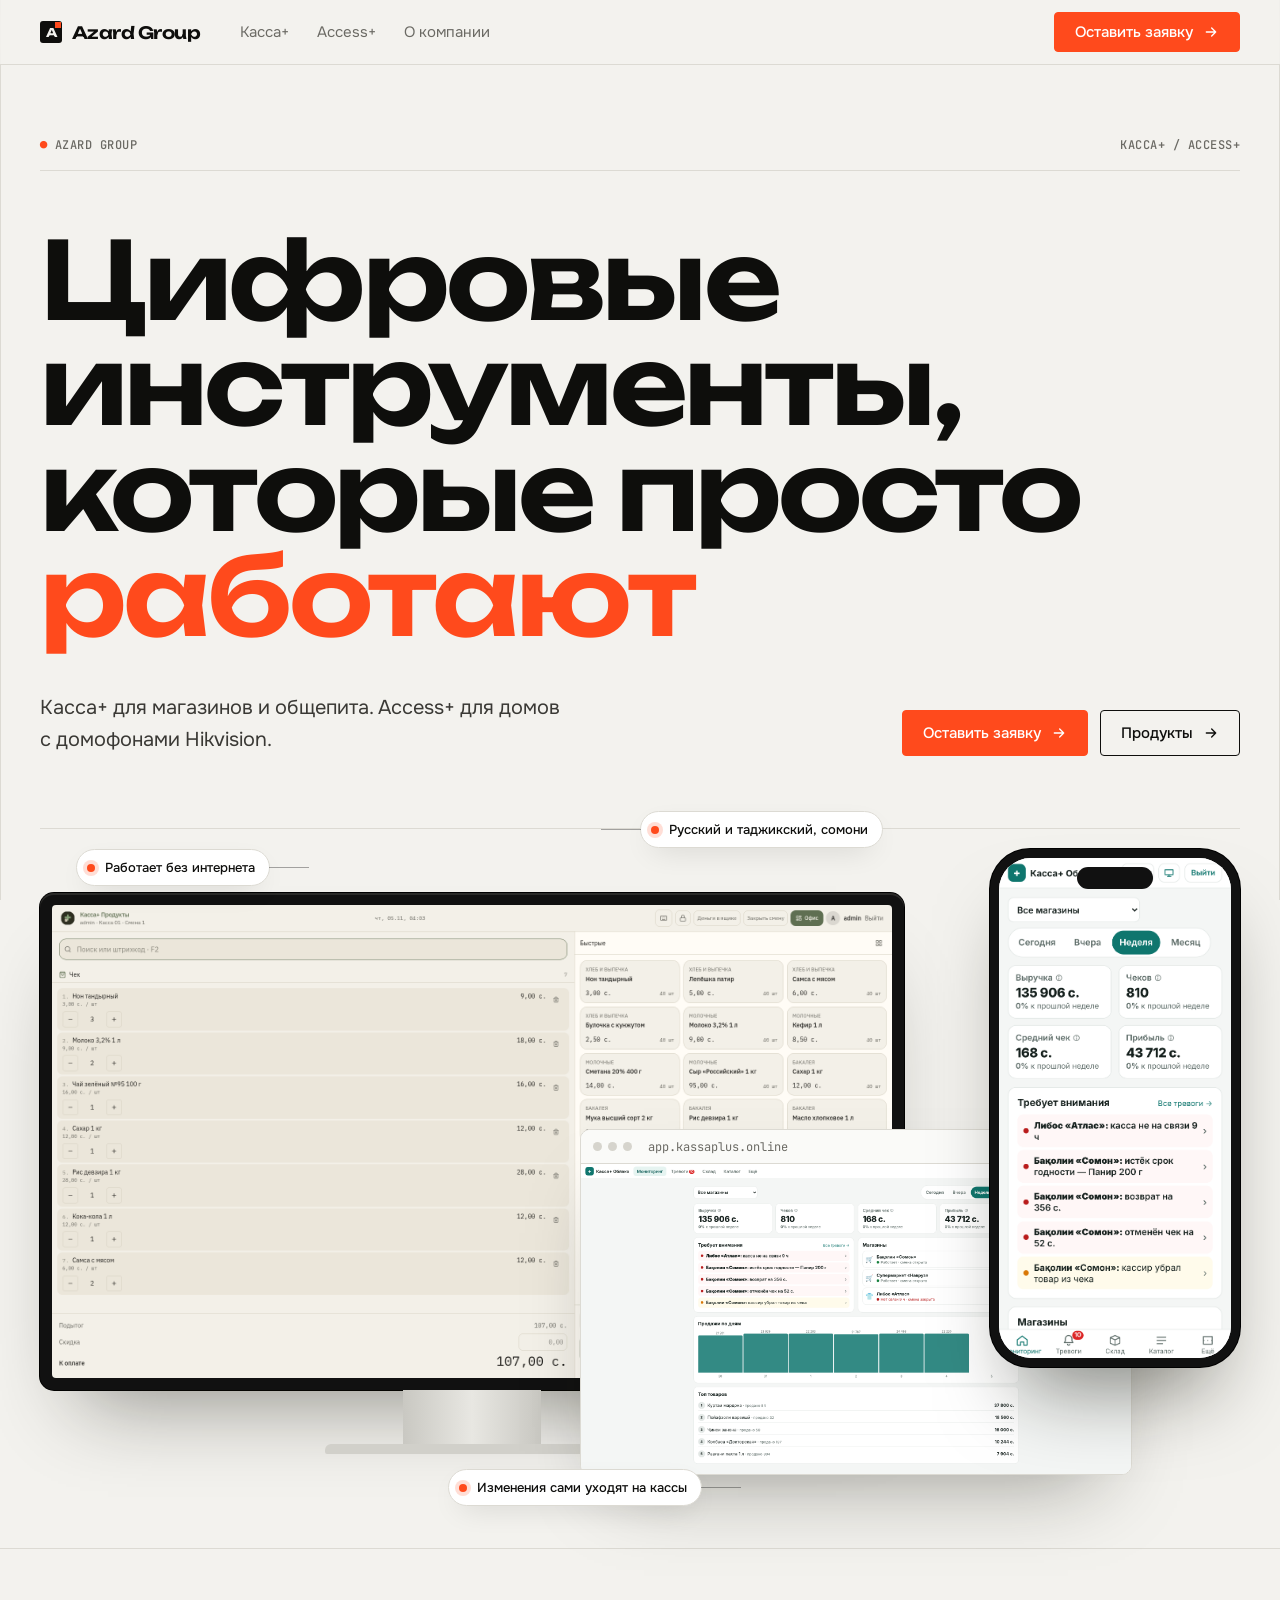
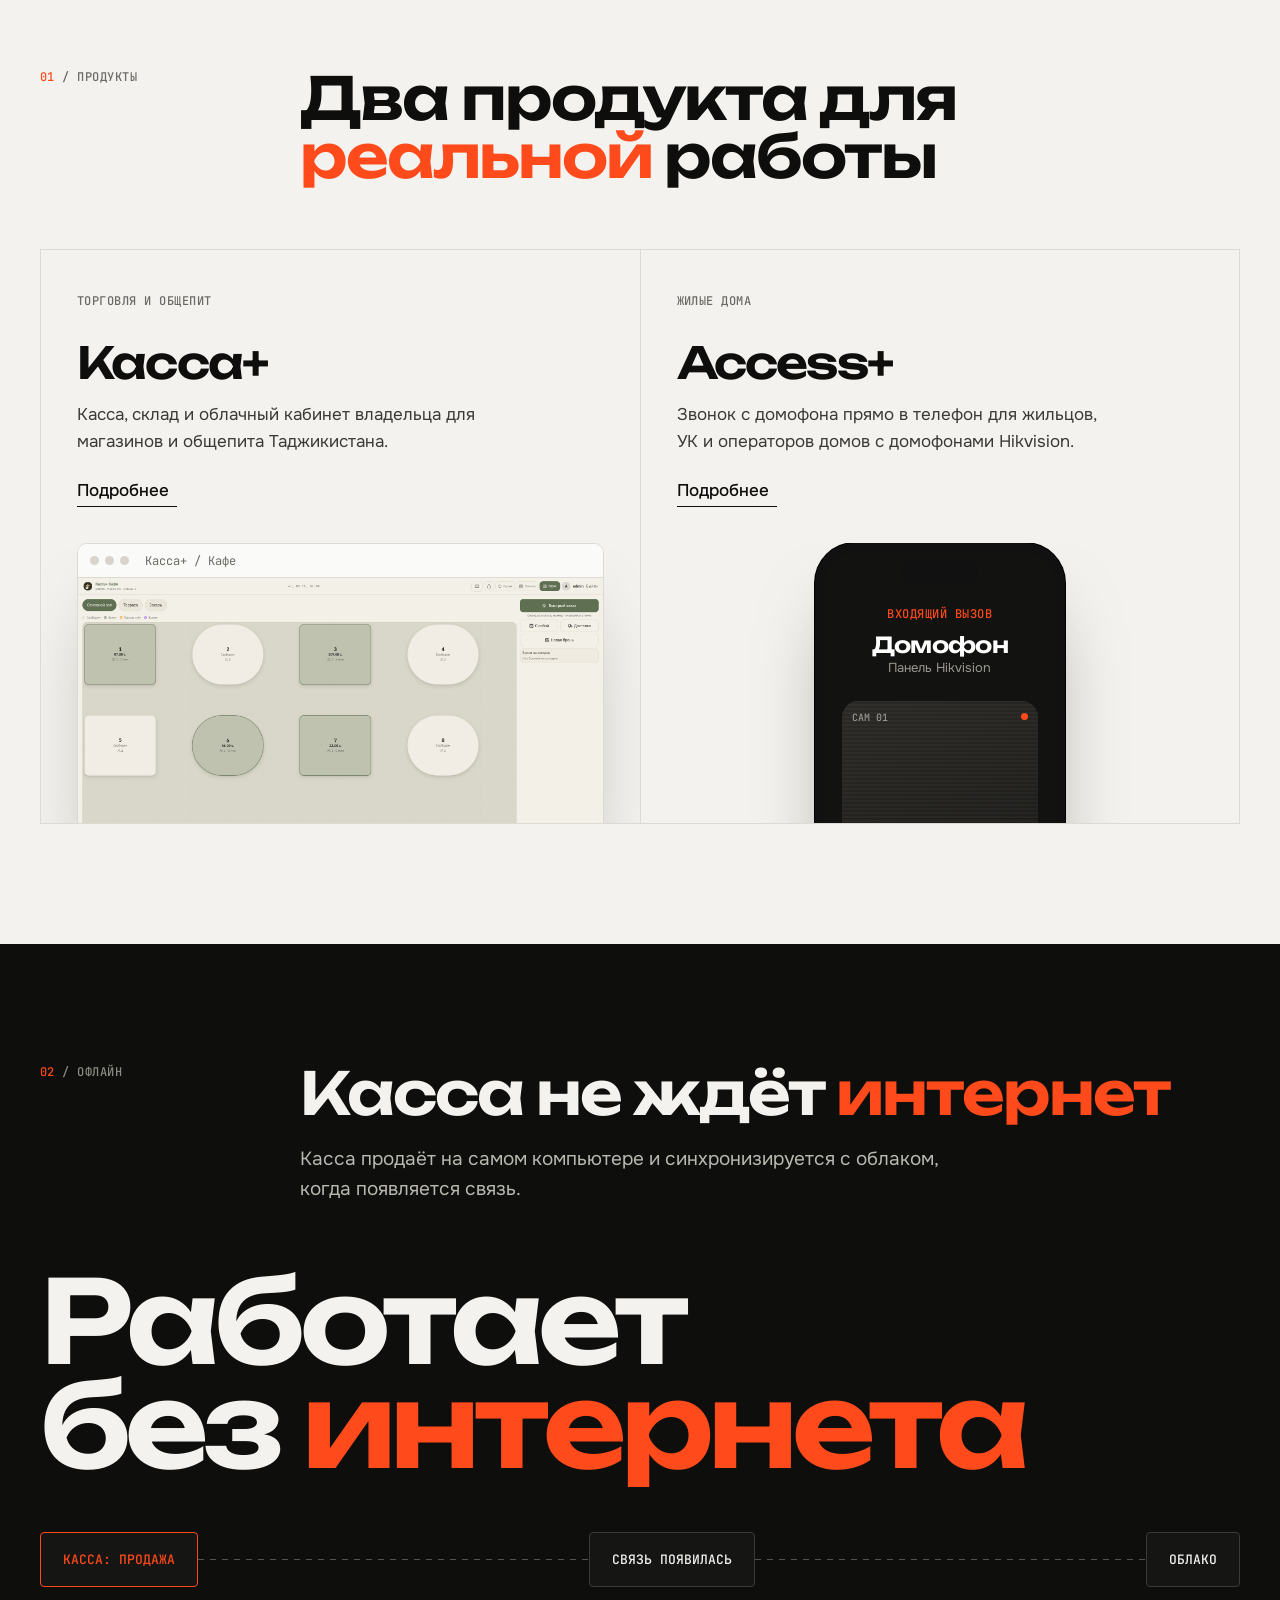
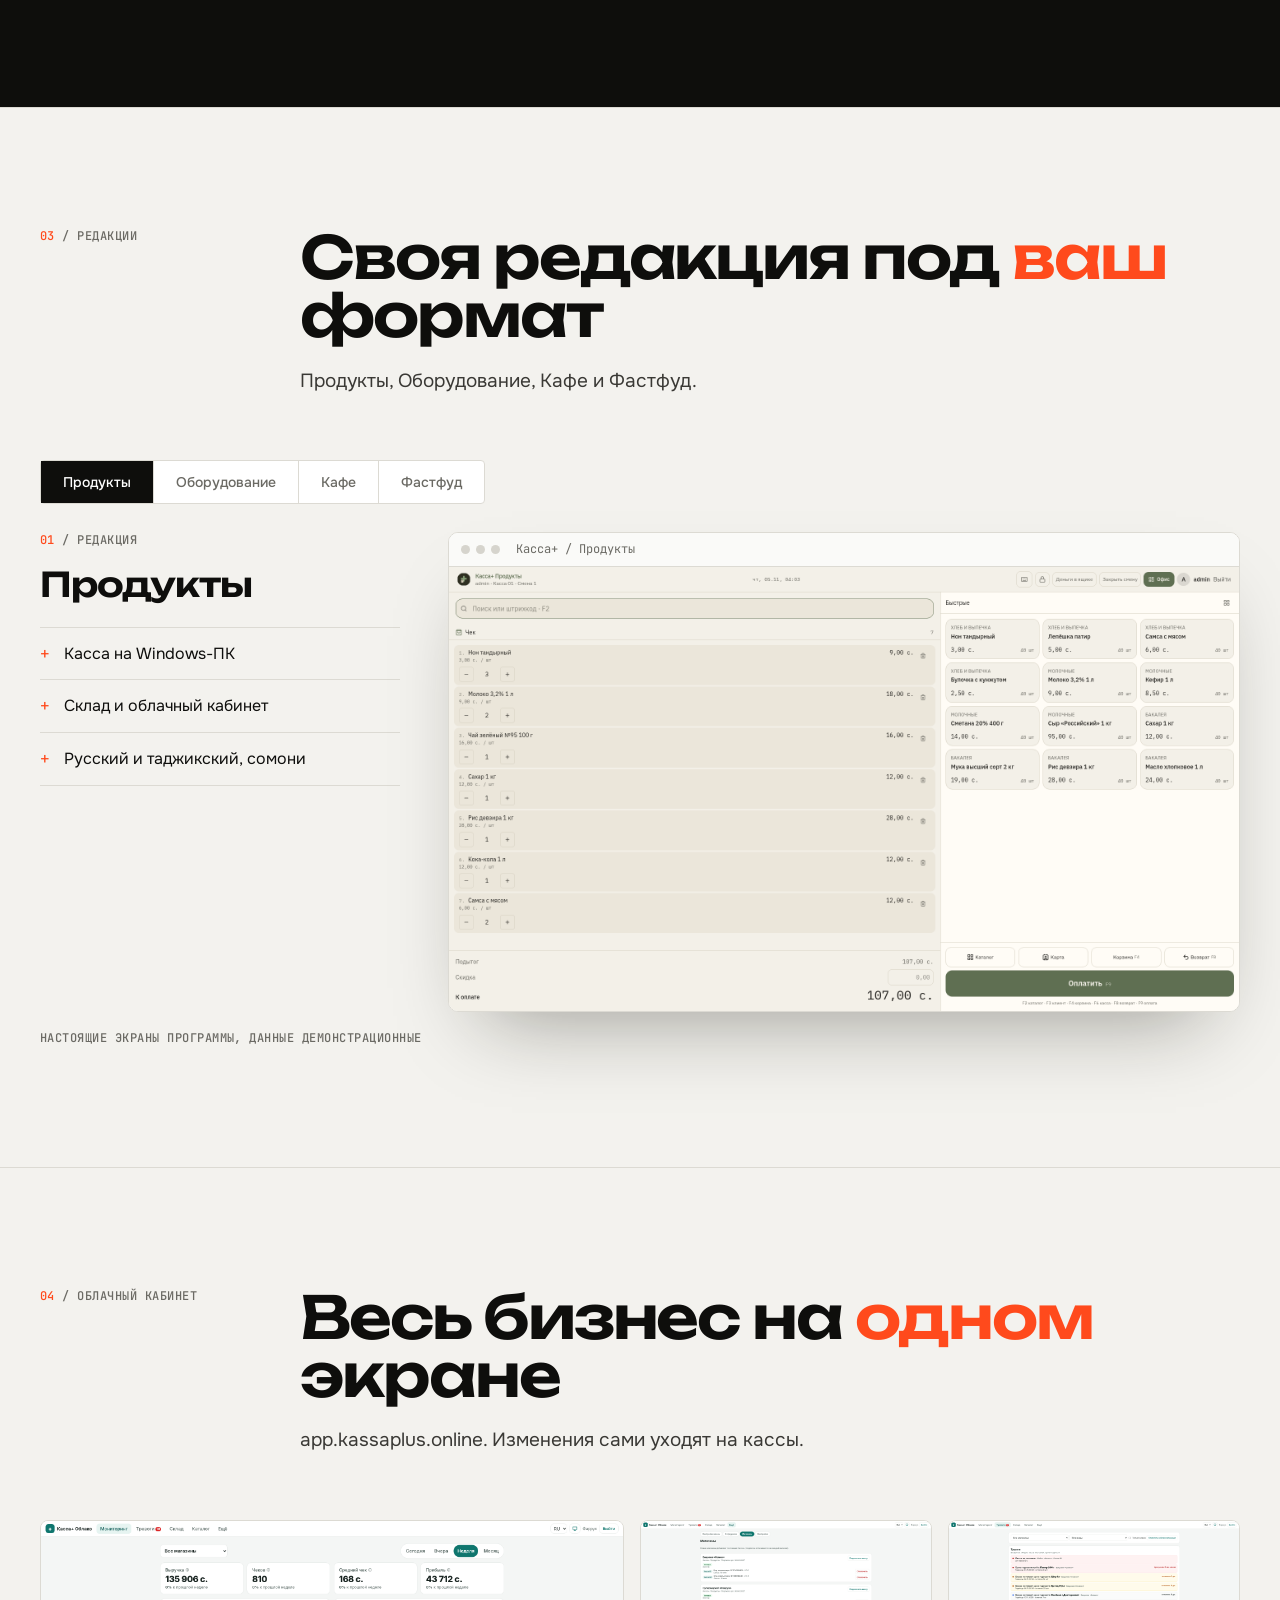
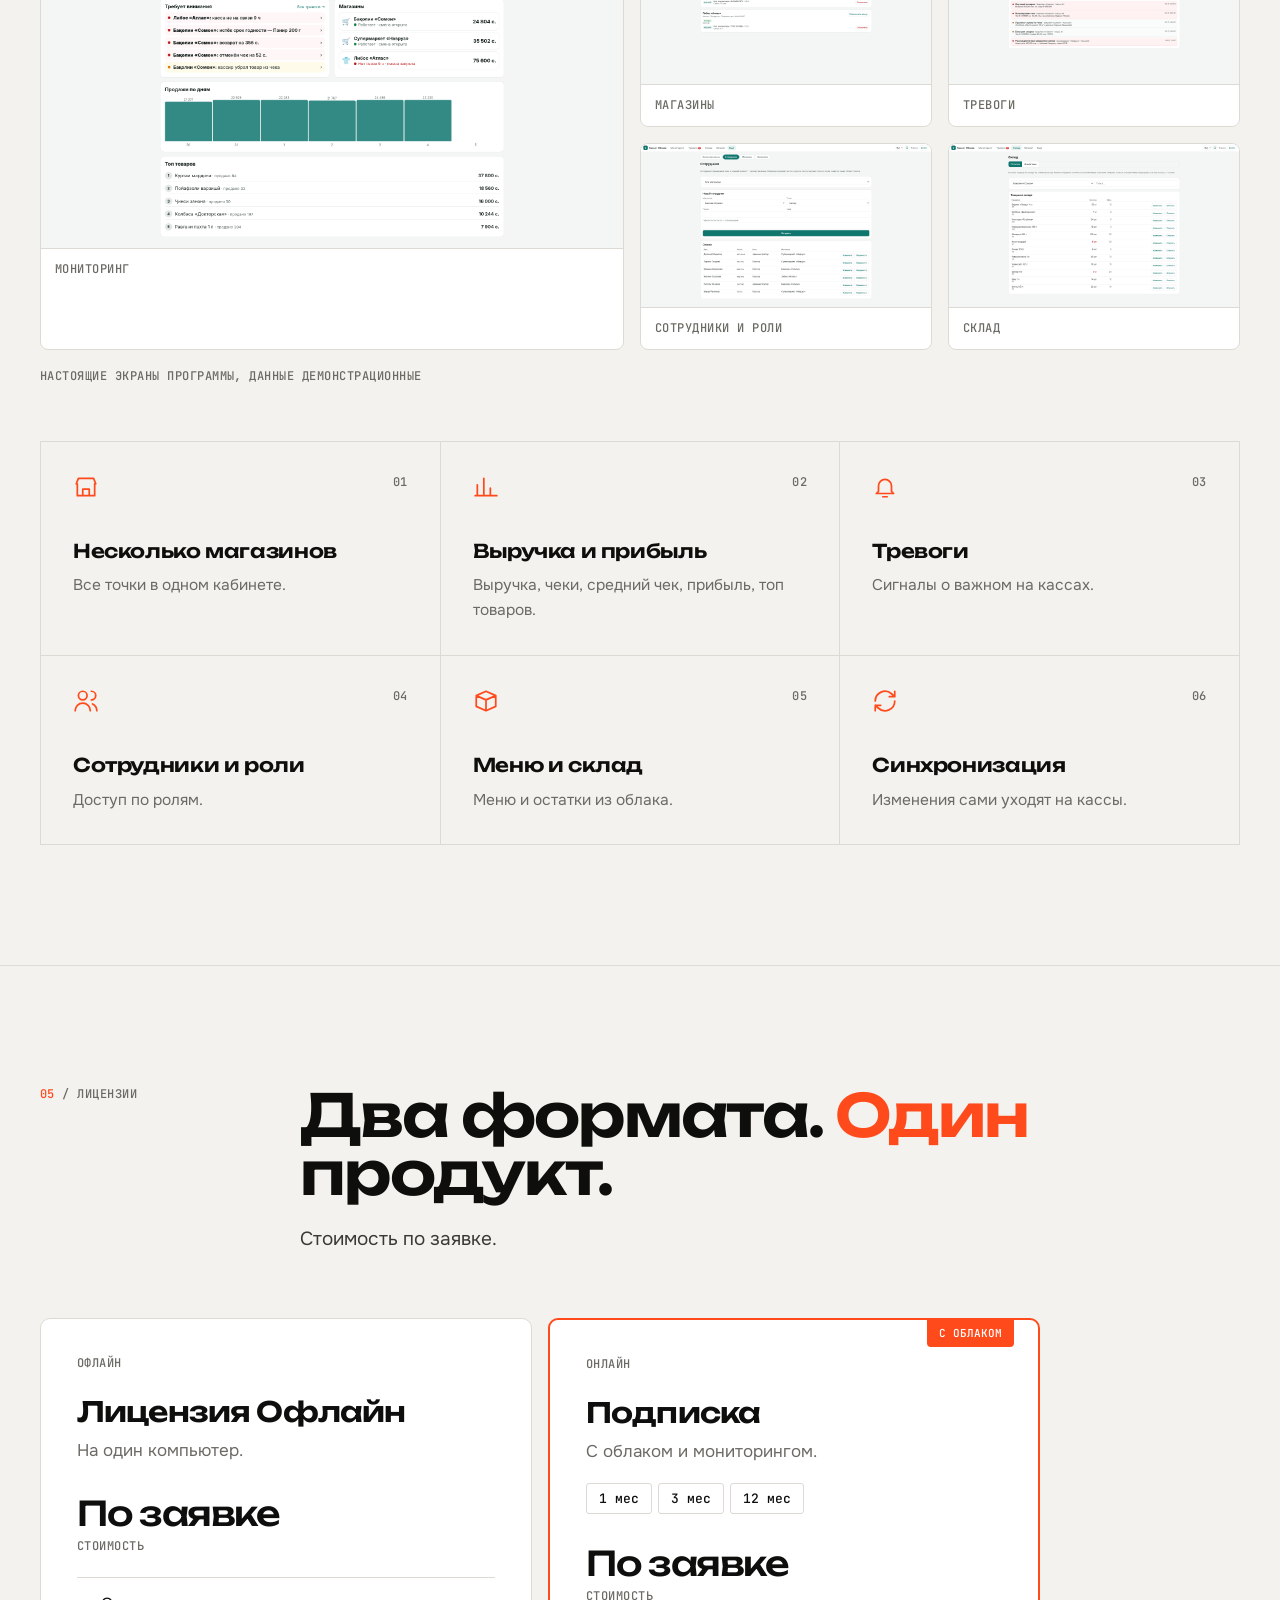
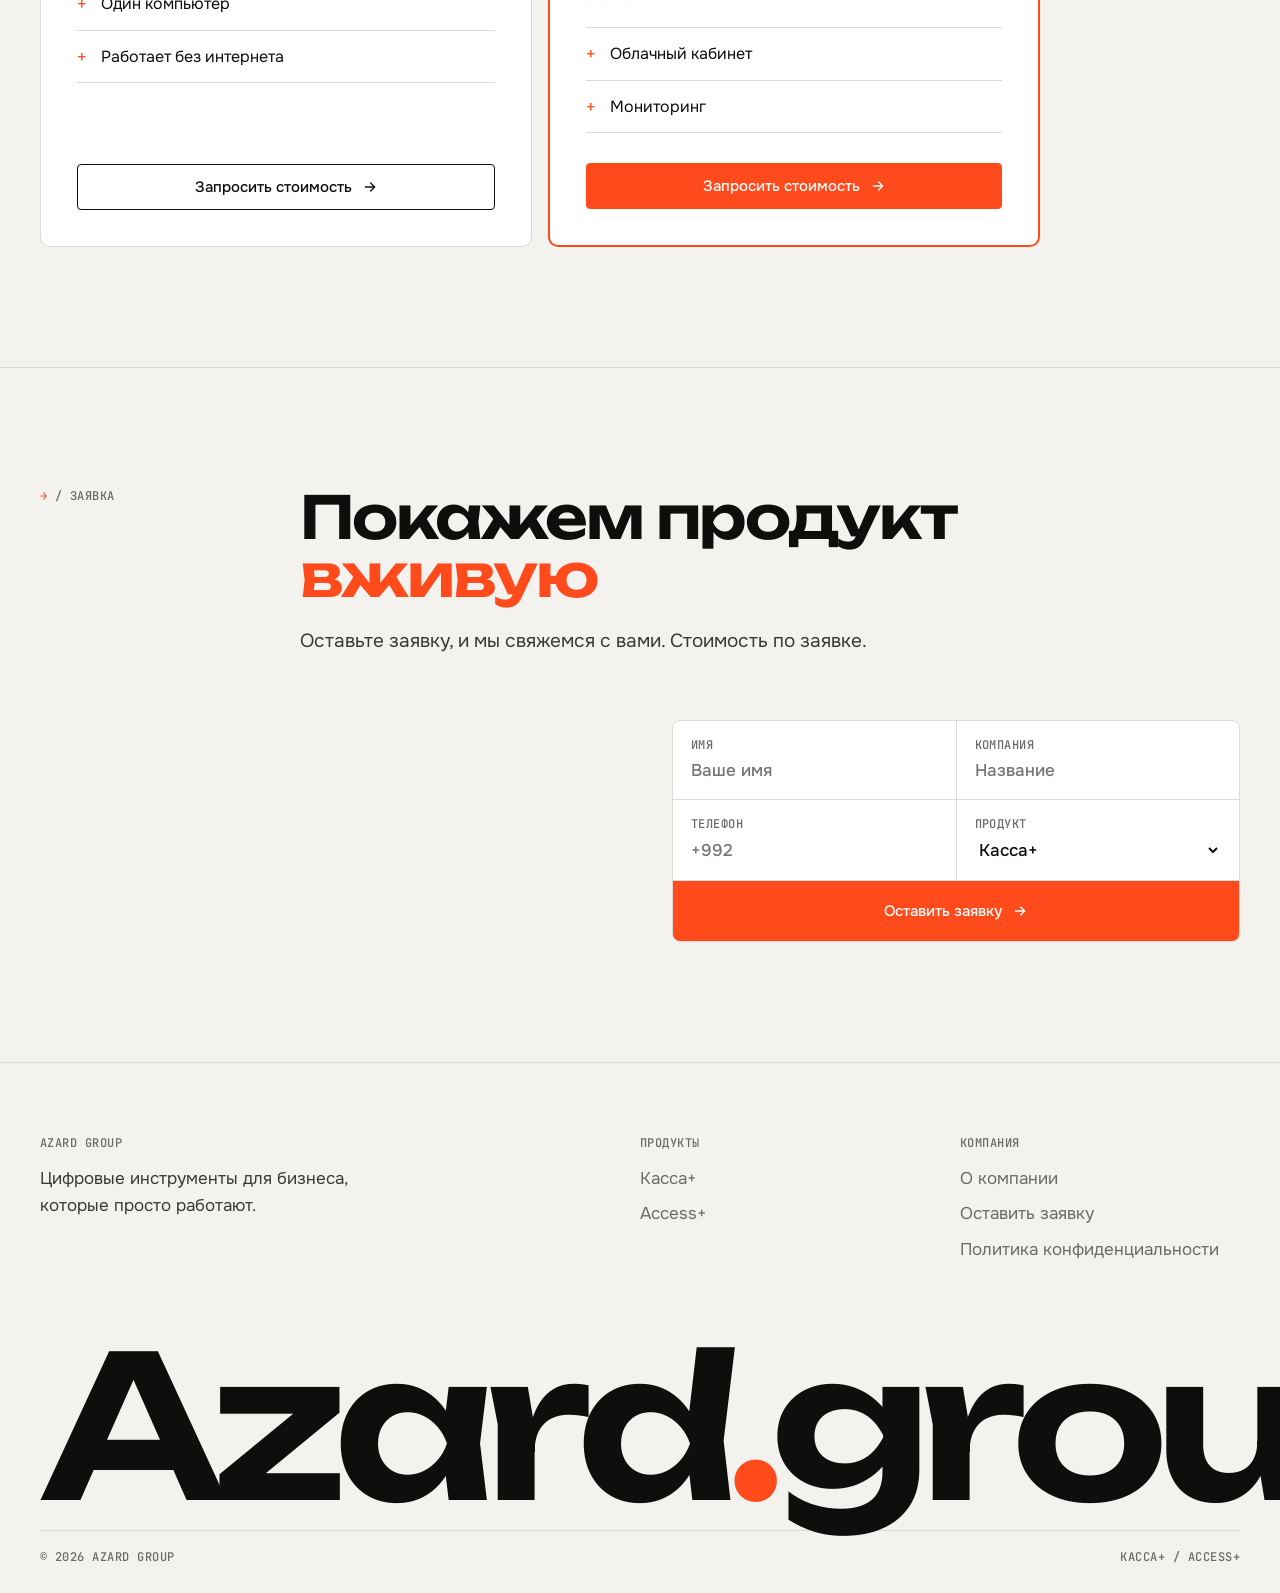
==== commit e7f1a768: "Azard Group site v4" ====
--- a/index.html
+++ b/index.html
@@ -1,13 +1,10 @@
-<!doctype html><html lang="ru"><head><meta charset="utf-8"><meta name="viewport" content="width=device-width,initial-scale=1"><title>Azard Group: цифровые инструменты для бизнеса</title><script>if(localStorage.theme=="dark")document.documentElement.classList.add("dark")</script><link rel="stylesheet" href="assets/style.css"></head><body><nav><div class="wrap"><a href="index.html" class="logo"><i>A</i>Azard Group</a><div class="links"><a href="kassa.html">Касса+</a><a href="access.html">Access+</a><a href="about.html">О компании</a></div><div class="navr"><button class="tg" aria-label="Тема" onclick="var d=document.documentElement.classList.toggle('dark');localStorage.theme=d?'dark':'light'"><svg viewBox="0 0 24 24" fill="none" stroke="currentColor" stroke-width="1.8"><path d="M21 13A9 9 0 1 1 11 3a7 7 0 0 0 10 10z"/></svg></button><a href="#demo" class="btn p">Оставить заявку</a></div></div></nav><header class="hero"><div class="grid-bg"></div><div class="wrap"><span class="pill"><b></b>Касса+ и Access+</span><h1>Цифровые инструменты для бизнеса, которые <span class="gt">просто работают</span></h1><p class="lead">Касса+ для магазинов и общепита. Access+ для домов с домофонами Hikvision.</p><div class="cta"><a href="#demo" class="btn p">Оставить заявку</a><a href="#products" class="btn s">Продукты</a></div><div class="laptop rv"><div class="scr"><img src="assets/pos-grocery-sale.png" alt="Касса+"></div><div class="base"></div></div></div></header>
-<section id="products"><div class="wrap"><div class="center"><div class="eyebrow">Продукты</div><h2>Два продукта. <span class="gt">Одна команда.</span></h2><p class="lead">Решения Azard Group для торговли и для жилых домов.</p></div><div class="prod">
-<a href="kassa.html" class="card rv"><div class="ic"><svg viewBox="0 0 24 24" fill="none" stroke="currentColor" stroke-width="1.8" stroke-linecap="round" stroke-linejoin="round"><path d="M3 5h18v11H3zM8 20h8M12 16v4"/></svg></div><h3>Касса+</h3><p>Касса, склад и облачный кабинет владельца для магазинов и общепита Таджикистана.</p><ul class="ul"><li>Работает без интернета</li><li>Русский и таджикский, сомони</li><li>Редакции: Продукты, Оборудование, Кафе, Фастфуд</li></ul><span class="more">Подробнее о Касса+ →</span></a>
-<a href="access.html" class="card b rv"><div class="ic"><svg viewBox="0 0 24 24" fill="none" stroke="currentColor" stroke-width="1.8" stroke-linecap="round" stroke-linejoin="round"><path d="M5 4h4l2 5-2.5 1.5a11 11 0 0 0 5 5L15 13l5 2v4a2 2 0 0 1-2 2A16 16 0 0 1 3 6a2 2 0 0 1 2-2z"/></svg></div><h3>Access+</h3><p>Звонок с домофона прямо в телефон для жильцов, УК и операторов домов с домофонами Hikvision.</p><ul class="ul"><li>Видео, звук и открытие двери</li><li>Камеры с видеорегистратора</li><li>Веб-админка для УК</li></ul><span class="more">Подробнее об Access+ →</span></a></div></div></section>
-<section><div class="wrap"><div class="offline rv"><div><div class="eyebrow">Касса+</div><h2>Работает <span class="gt">без интернета</span></h2><p class="lead" style="margin:0">Касса продаёт на самом компьютере и синхронизируется с облаком, когда появляется связь. Пропал интернет, а продажи идут.</p></div>
-<div class="sync"><div class="node"><svg viewBox="0 0 24 24" fill="none" stroke="currentColor" stroke-width="1.8" stroke-linecap="round" stroke-linejoin="round"><path d="M3 5h18v11H3zM8 20h8M12 16v4"/></svg>Касса</div><div class="wire"></div><div class="node"><svg viewBox="0 0 24 24" fill="none" stroke="currentColor" stroke-width="1.8" stroke-linecap="round" stroke-linejoin="round"><path d="M7 18a5 5 0 1 1 1-9.9A6 6 0 0 1 19 10a4 4 0 0 1-1 8z"/></svg>Облако</div></div></div></div></section><section style="background:var(--bg2)"><div class="wrap"><div class="center"><div class="eyebrow">Редакции</div><h2>Своя редакция <span class="gt">под ваш формат</span></h2><p class="lead">Магазин, кафе или фастфуд: выберите редакцию Касса+.</p></div><div class="tabs"><button class="tab on" data-p="e1">Продукты</button><button class="tab" data-p="e2">Оборудование</button><button class="tab" data-p="e3">Кафе</button><button class="tab" data-p="e4">Фастфуд</button></div><div class="pane on" id="e1"><div><h3 style="font-size:30px;letter-spacing:-.03em">Продукты</h3><p style="color:var(--m)">Быстрые продажи для продуктовых магазинов.</p><ul class="ul"><li>Касса на Windows-ПК</li><li>Склад и облачный кабинет</li><li>Русский и таджикский, сомони</li></ul></div><div class="browser"><div class="bar"><i></i><i></i><i></i><span class="url">Касса+ · Продукты</span></div><img src="assets/pos-grocery-sale.png" alt="Облачный кабинет Касса+" loading="lazy"></div></div><div class="pane" id="e2"><div><h3 style="font-size:30px;letter-spacing:-.03em">Оборудование</h3><p style="color:var(--m)">Редакция для магазинов оборудования.</p><ul class="ul"><li>Касса на Windows-ПК</li><li>Склад и облачный кабинет</li><li>Работает без интернета</li></ul></div><div class="browser"><div class="bar"><i></i><i></i><i></i><span class="url">Касса+ · Оборудование</span></div><img src="assets/pos-equipment-sale.png" alt="Облачный кабинет Касса+" loading="lazy"></div></div><div class="pane" id="e3"><div><h3 style="font-size:30px;letter-spacing:-.03em">Кафе</h3><p style="color:var(--m)">Всё для зала и кухни.</p><ul class="ul"><li>Залы и столы</li><li>Модификаторы</li><li>Кухонные бегунки и экран кухни</li><li>Разделение счёта</li><li>Техкарты</li></ul></div><div class="browser"><div class="bar"><i></i><i></i><i></i><span class="url">Касса+ · Кафе</span></div><img src="assets/pos-cafe-hall.png" alt="Облачный кабинет Касса+" loading="lazy"></div></div><div class="pane" id="e4"><div><h3 style="font-size:30px;letter-spacing:-.03em">Фастфуд</h3><p style="color:var(--m)">Скорость для потока заказов.</p><ul class="ul"><li>Номера заказов</li><li>Заказы здесь, с собой и на доставку</li><li>Статусы кухни</li></ul></div><div class="browser"><div class="bar"><i></i><i></i><i></i><span class="url">Касса+ · Фастфуд</span></div><img src="assets/pos-fastfood-order.png" alt="Облачный кабинет Касса+" loading="lazy"></div></div></div></section><section><div class="wrap"><div class="center"><div class="eyebrow">Облачный кабинет</div><h2>Весь бизнес <span class="gt">на одном экране</span></h2><p class="lead">app.kassaplus.online: несколько магазинов, выручка, чеки и прибыль. Изменения сами уходят на кассы.</p></div>
-<div class="stack rv"><div class="browser"><div class="bar"><i></i><i></i><i></i><span class="url">app.kassaplus.online</span></div><img src="assets/cloud-monitoring.png" alt="Облачный кабинет Касса+" loading="lazy"></div><div class="phone "><div class="in"><img src="assets/cloud-monitoring-mobile.png" alt="Мобильный кабинет"></div></div></div>
-<div class="cards" style="margin-top:56px"><div class="card rv"><div class="ic"><svg viewBox="0 0 24 24" fill="none" stroke="currentColor" stroke-width="1.8" stroke-linecap="round" stroke-linejoin="round"><path d="M3 9l2-5h14l2 5M4 9v11h16V9M9 20v-6h6v6"/></svg></div><h3>Несколько магазинов</h3><p>Все точки в одном кабинете.</p></div><div class="card rv"><div class="ic"><svg viewBox="0 0 24 24" fill="none" stroke="currentColor" stroke-width="1.8" stroke-linecap="round" stroke-linejoin="round"><path d="M4 20V10M10 20V4M16 20v-7M22 20H2"/></svg></div><h3>Выручка и прибыль</h3><p>Выручка, чеки, средний чек, прибыль и топ товаров.</p></div><div class="card rv"><div class="ic"><svg viewBox="0 0 24 24" fill="none" stroke="currentColor" stroke-width="1.8" stroke-linecap="round" stroke-linejoin="round"><path d="M6 16V11a6 6 0 0 1 12 0v5l2 2H4zM10 21h4"/></svg></div><h3>Тревоги</h3><p>Оповещения о важных событиях на кассах.</p></div><div class="card rv"><div class="ic"><svg viewBox="0 0 24 24" fill="none" stroke="currentColor" stroke-width="1.8" stroke-linecap="round" stroke-linejoin="round"><path d="M9 11a4 4 0 1 0 0-8 4 4 0 0 0 0 8zM2 21a7 7 0 0 1 14 0M17 3a4 4 0 0 1 0 8M22 21a7 7 0 0 0-4-6.3"/></svg></div><h3>Сотрудники и роли</h3><p>Доступ для каждого по его роли.</p></div><div class="card rv"><div class="ic"><svg viewBox="0 0 24 24" fill="none" stroke="currentColor" stroke-width="1.8" stroke-linecap="round" stroke-linejoin="round"><path d="M3 7l9-4 9 4v10l-9 4-9-4zM3 7l9 4 9-4M12 11v10"/></svg></div><h3>Меню и склад</h3><p>Ведите меню и остатки из облака.</p></div><div class="card rv"><div class="ic"><svg viewBox="0 0 24 24" fill="none" stroke="currentColor" stroke-width="1.8" stroke-linecap="round" stroke-linejoin="round"><path d="M21 12a9 9 0 0 1-15 6.7L3 16M3 12a9 9 0 0 1 15-6.7L21 8M21 3v5h-5M3 21v-5h5"/></svg></div><h3>Синхронизация</h3><p>Изменения сами уходят на кассы.</p></div></div>
-<div class="gallery"><figure class="rv"><img src="assets/cloud-shops.png" loading="lazy" alt="Магазины"><figcaption>Магазины</figcaption></figure><figure class="rv"><img src="assets/cloud-alerts.png" loading="lazy" alt="Тревоги"><figcaption>Тревоги</figcaption></figure><figure class="rv"><img src="assets/cloud-staff.png" loading="lazy" alt="Сотрудники"><figcaption>Сотрудники</figcaption></figure><figure class="rv"><img src="assets/cloud-stock.png" loading="lazy" alt="Склад"><figcaption>Склад</figcaption></figure></div>
-<p class="note">Настоящие экраны программы, данные демонстрационные.</p></div></section>
-<section style="background:var(--bg2)"><div class="wrap"><div class="split"><div class="rv"><div class="eyebrow">Access+</div><h2>Звонок с домофона <span class="gt">прямо в телефон</span></h2><p class="lead" style="margin:0">Для жильцов, управляющих компаний и операторов домов с домофонами Hikvision.</p><div style="margin-top:22px"><span class="badge"><svg style="width:16px"> viewBox="0 0 24 24" fill="none" stroke="currentColor" stroke-width="1.8" stroke-linecap="round" stroke-linejoin="round"><path d="M7 2h10v20H7zM11 18h2"/></svg> Android</span><span class="badge">Проверено на Hikvision DS-KD9203-ME6</span></div><div class="cta" style="justify-content:flex-start"><a href="#demo" class="btn p">Оставить заявку</a></div></div><div class="rv" style="display:flex;justify-content:center"><div class="phone big"><div class="in"><div class="ph-ui"><div class="who">Входящий вызов</div><div class="nm">Домофон</div><div class="sub">Подъезд, панель Hikvision</div><div class="cam"><svg viewBox="0 0 24 24" fill="none" stroke="currentColor" stroke-width="1.8" stroke-linecap="round" stroke-linejoin="round"><path d="M3 6h12v12H3zM15 10l6-3v10l-6-3"/></svg></div><div class="acts"><span class="r"><svg viewBox="0 0 24 24" fill="none" stroke="currentColor" stroke-width="1.8" stroke-linecap="round" stroke-linejoin="round"><path d="M6 6l12 12M18 6L6 18"/></svg></span><span class="bl"><svg viewBox="0 0 24 24" fill="none" stroke="currentColor" stroke-width="1.8" stroke-linecap="round" stroke-linejoin="round"><path d="M5 21V3h11v18M16 21h3M12 12h.01"/></svg></span><span class="gr"><svg viewBox="0 0 24 24" fill="none" stroke="currentColor" stroke-width="1.8" stroke-linecap="round" stroke-linejoin="round"><path d="M5 4h4l2 5-2.5 1.5a11 11 0 0 0 5 5L15 13l5 2v4a2 2 0 0 1-2 2A16 16 0 0 1 3 6a2 2 0 0 1 2-2z"/></svg></span></div></div></div></div></div></div><div class="cards" style="margin-top:56px"><div class="card rv"><div class="ic"><svg viewBox="0 0 24 24" fill="none" stroke="currentColor" stroke-width="1.8" stroke-linecap="round" stroke-linejoin="round"><path d="M12 22a8 8 0 1 0 0-16 8 8 0 0 0 0 16zM12 10v4l2 2M9 2h6"/></svg></div><h3>30 секунд и в телефон</h3><p>Если домашний монитор не ответил за 30 секунд, звонок приходит в приложение.</p></div><div class="card rv"><div class="ic"><svg viewBox="0 0 24 24" fill="none" stroke="currentColor" stroke-width="1.8" stroke-linecap="round" stroke-linejoin="round"><path d="M5 11h14v10H5zM8 11V7a4 4 0 0 1 8 0v4"/></svg></div><h3>Даже на заблокированном</h3><p>Полноэкранный входящий вызов даже на заблокированном телефоне.</p></div><div class="card rv"><div class="ic"><svg viewBox="0 0 24 24" fill="none" stroke="currentColor" stroke-width="1.8" stroke-linecap="round" stroke-linejoin="round"><path d="M5 21V3h11v18M16 21h3M12 12h.01"/></svg></div><h3>Видео, звук и дверь</h3><p>Видео и звук с панели, открытие двери из приложения.</p></div><div class="card rv"><div class="ic"><svg viewBox="0 0 24 24" fill="none" stroke="currentColor" stroke-width="1.8" stroke-linecap="round" stroke-linejoin="round"><path d="M3 7h4l2-3h6l2 3h4v13H3zM12 17a4 4 0 1 0 0-8 4 4 0 0 0 0 8z"/></svg></div><h3>Камеры</h3><p>Просмотр камер с видеорегистратора.</p></div></div><div class="card rv" style="margin-top:22px;display:grid;grid-template-columns:auto 1fr;gap:22px;align-items:center"><div class="ic" style="margin:0"><svg viewBox="0 0 24 24" fill="none" stroke="currentColor" stroke-width="1.8" stroke-linecap="round" stroke-linejoin="round"><path d="M3 4h18v12H3zM3 9h18M8 20h8"/></svg></div><div><h3>Для управляющих компаний</h3><p>Веб-админка с вызовами, оповещениями о сбоях, отчётами и биллингом.</p></div></div></div></section>
-<section id="about"><div class="wrap center"><div class="eyebrow">О компании</div><h2>Azard Group</h2><p class="lead">Мы делаем цифровые инструменты для бизнеса, которые просто работают: Касса+ для торговли и общепита и Access+ для жилых домов.</p></div></section><section id="demo"><div class="wrap"><div class="form rv"><div><div class="eyebrow">Демо</div><h2>Посмотрите продукт <span class="gt">в работе</span></h2><p class="lead" style="margin:0">Оставьте заявку, и мы свяжемся с вами, чтобы показать продукт и рассказать об условиях. Стоимость по заявке.</p></div>
-<form><label>Имя<input required placeholder="Ваше имя"></label><label>Компания<input placeholder="Название компании"></label><label>Телефон<input required type="tel" placeholder="+992"></label><label>Продукт<select><option>Касса+</option><option>Access+</option></select></label><button class="btn p">Оставить заявку</button><div class="ok">Спасибо! Заявка принята.</div></form></div></div></section><footer><div class="wrap"><div><a href="index.html" class="logo"><i>A</i>Azard Group</a><p style="margin-top:14px;max-width:340px">Цифровые инструменты для бизнеса, которые просто работают.</p></div><div><h4>Продукты</h4><a href="kassa.html">Касса+</a><a href="access.html">Access+</a></div><div><h4>Компания</h4><a href="about.html">О компании</a><a href="#demo">Оставить заявку</a><a href="privacy.html">Политика конфиденциальности</a></div><div class="copy">© 2026 Azard Group</div></div></footer><script src="assets/app.js"></script></body></html>+<!doctype html><html lang="ru"><head><meta charset="utf-8"><meta name="viewport" content="width=device-width,initial-scale=1"><title>Azard Group: цифровые инструменты для бизнеса</title><meta name="description" content="Azard Group: Касса+ для магазинов и общепита, Access+ для домов с домофонами Hikvision."><link rel="stylesheet" href="assets/s.css"></head><body><div class="rails"><div class="w"></div></div><nav><div class="w"><a href="index.html" class="logo"><i>A</i>Azard Group</a><div class="nl"><a href="kassa.html" class="">Касса+</a><a href="access.html" class="">Access+</a><a href="about.html" class="">О компании</a></div><a class="bt p" href="#demo">Оставить заявку<svg viewBox="0 0 24 24" fill="none" stroke="currentColor" stroke-width="2" stroke-linecap="round" stroke-linejoin="round"><path d="M5 12h14M13 6l6 6-6 6"/></svg></a></div></nav><main><header class="hero"><div class="w"><div class="top"><span class="mono"><b>●</b> Azard Group</span><span class="mono">Касса+ / Access+</span></div>
+<h1 class="h rv"><span>Цифровые</span><span>инструменты,</span><span>которые просто <em class="ac">работают</em></span></h1>
+<div class="hrow"><p class="rv d1">Касса+ для магазинов и общепита. Access+ для домов с домофонами Hikvision.</p><div class="ctas rv d2"><a class="bt p" href="#demo">Оставить заявку<svg viewBox="0 0 24 24" fill="none" stroke="currentColor" stroke-width="2" stroke-linecap="round" stroke-linejoin="round"><path d="M5 12h14M13 6l6 6-6 6"/></svg></a><a class="bt o" href="#prod">Продукты<svg viewBox="0 0 24 24" fill="none" stroke="currentColor" stroke-width="2" stroke-linecap="round" stroke-linejoin="round"><path d="M5 12h14M13 6l6 6-6 6"/></svg></a></div></div><div class="stage"><div class="mon rv"><div class="sc"><img src="assets/pos-grocery-sale.png" alt="Касса+ на Windows-ПК"></div><div class="neck"></div><div class="ft"></div></div><div class="brw rv d2" style=""><div class="bar"><i></i><i></i><i></i><span>app.kassaplus.online</span></div><img src="assets/cloud-monitoring.png" alt="Экран Касса+" loading="lazy"></div><div class="rv d3" style="position:absolute;right:0;top:20px"><div class="ph" style="position:static" style=""><div class="in"><img src="assets/cloud-monitoring-mobile.png" alt="Кабинет на телефоне"></div></div></div>
+<div class="co l" style="left:3%;top:20px"><i></i>Работает без интернета</div><div class="co r" style="left:50%;top:-18px"><i></i>Русский и таджикский, сомони</div><div class="co l" style="left:34%;top:640px"><i></i>Изменения сами уходят на кассы</div></div></div></header>
+<section id="prod"><div class="w"><div class="sh"><div class="mono"><b>01</b> / Продукты</div><div class="rv"><h2 class="h">Два продукта для <em class='ac'>реальной</em> работы</h2></div></div><div class="g g2">
+<a href="kassa.html" class="pc rv"><div class="tx"><span class="mono">Торговля и общепит</span><h3>Касса+</h3><p>Касса, склад и облачный кабинет владельца для магазинов и общепита Таджикистана.</p><span class="arrow">Подробнее <svg viewBox="0 0 24 24" fill="none" stroke="currentColor" stroke-width="2" stroke-linecap="round" stroke-linejoin="round"><path d="M5 12h14M13 6l6 6-6 6"/></svg></span></div><div class="vis"><div class="brw" style=""><div class="bar"><i></i><i></i><i></i><span>Касса+ / Кафе</span></div><img src="assets/pos-cafe-hall.png" alt="Экран Касса+" loading="lazy"></div></div></a>
+<a href="access.html" class="pc rv d1"><div class="tx"><span class="mono">Жилые дома</span><h3>Access+</h3><p>Звонок с домофона прямо в телефон для жильцов, УК и операторов домов с домофонами Hikvision.</p><span class="arrow">Подробнее <svg viewBox="0 0 24 24" fill="none" stroke="currentColor" stroke-width="2" stroke-linecap="round" stroke-linejoin="round"><path d="M5 12h14M13 6l6 6-6 6"/></svg></span></div><div class="vis" style="display:flex;justify-content:center"><div class="ph" style="height:520px"><div class="in"><div class="call"><div class="mono" style="color:#ff4a1c">Входящий вызов</div><div style="font:600 22px Unbounded;margin-top:8px;letter-spacing:-.03em">Домофон</div><div style="font-size:13px;color:#9a9890">Панель Hikvision</div><div class="cv"><span>CAM 01</span><b></b></div><div class="bs"><i style="background:#3a3a36"><svg viewBox="0 0 24 24" fill="none" stroke="currentColor" stroke-width="2" stroke-linecap="round" stroke-linejoin="round"><path d="M6 6l12 12M18 6L6 18"/></svg></i><i style="background:#fff;color:#111"><svg viewBox="0 0 24 24" fill="none" stroke="currentColor" stroke-width="2" stroke-linecap="round" stroke-linejoin="round"><path d="M5 21V3h11v18M16 21h3M12 12h.01"/></svg></i><i style="background:#ff4a1c"><svg viewBox="0 0 24 24" fill="none" stroke="currentColor" stroke-width="2" stroke-linecap="round" stroke-linejoin="round"><path d="M5 4h4l2 5-2.5 1.5a11 11 0 0 0 5 5L15 13l5 2v4a2 2 0 0 1-2 2A16 16 0 0 1 3 6a2 2 0 0 1 2-2z"/></svg></i></div></div></div></div></div></a></div></div></section>
+<section class="off"><div class="w"><div class="sh"><div class="mono"><b>02</b> / Офлайн</div><div class="rv"><h2 class="h">Касса не ждёт <em class='ac'>интернет</em></h2><p>Касса продаёт на самом компьютере и синхронизируется с облаком, когда появляется связь.</p></div></div><div class="big rv">Работает<br>без <em class="ac">интернета</em></div><div class="flow rv"><div class="n on">Касса: продажа</div><div class="ln"></div><div class="n">Связь появилась</div><div class="ln"></div><div class="n">Облако</div></div></div></section><section id="ed"><div class="w"><div class="sh"><div class="mono"><b>03</b> / Редакции</div><div class="rv"><h2 class="h">Своя редакция под <em class='ac'>ваш</em> формат</h2><p>Продукты, Оборудование, Кафе и Фастфуд.</p></div></div><div class="tabs"><button class="tab on" data-p="e1">Продукты</button><button class="tab" data-p="e2">Оборудование</button><button class="tab" data-p="e3">Кафе</button><button class="tab" data-p="e4">Фастфуд</button></div><div class="pane on" id="e1"><div><div class="mono"><b>01</b> / Редакция</div><h3 style="margin-top:14px">Продукты</h3><ul class="li"><li>Касса на Windows-ПК</li><li>Склад и облачный кабинет</li><li>Русский и таджикский, сомони</li></ul></div><div class="shot"><div class="brw" style=""><div class="bar"><i></i><i></i><i></i><span>Касса+ / Продукты</span></div><img src="assets/pos-grocery-sale.png" alt="Экран Касса+" loading="lazy"></div></div></div><div class="pane" id="e2"><div><div class="mono"><b>02</b> / Редакция</div><h3 style="margin-top:14px">Оборудование</h3><ul class="li"><li>Касса на Windows-ПК</li><li>Склад и облачный кабинет</li><li>Работает без интернета</li></ul></div><div class="shot"><div class="brw" style=""><div class="bar"><i></i><i></i><i></i><span>Касса+ / Оборудование</span></div><img src="assets/pos-equipment-sale.png" alt="Экран Касса+" loading="lazy"></div></div></div><div class="pane" id="e3"><div><div class="mono"><b>03</b> / Редакция</div><h3 style="margin-top:14px">Кафе</h3><ul class="li"><li>Залы и столы</li><li>Модификаторы</li><li>Кухонные бегунки и экран кухни</li><li>Разделение счёта</li><li>Техкарты</li></ul></div><div class="shot"><div class="brw" style=""><div class="bar"><i></i><i></i><i></i><span>Касса+ / Кафе</span></div><img src="assets/pos-cafe-hall.png" alt="Экран Касса+" loading="lazy"></div></div></div><div class="pane" id="e4"><div><div class="mono"><b>04</b> / Редакция</div><h3 style="margin-top:14px">Фастфуд</h3><ul class="li"><li>Номера заказов</li><li>Заказы здесь, с собой и на доставку</li><li>Статусы кухни</li></ul></div><div class="shot"><div class="brw" style=""><div class="bar"><i></i><i></i><i></i><span>Касса+ / Фастфуд</span></div><img src="assets/pos-fastfood-order.png" alt="Экран Касса+" loading="lazy"></div></div></div><p class="mono" style="margin-top:18px">Настоящие экраны программы, данные демонстрационные</p></div></section><section><div class="w"><div class="sh"><div class="mono"><b>04</b> / Облачный кабинет</div><div class="rv"><h2 class="h">Весь бизнес на <em class='ac'>одном</em> экране</h2><p>app.kassaplus.online. Изменения сами уходят на кассы.</p></div></div><div class="gal"><figure class="rv"><img src="assets/cloud-monitoring.png" alt=""><figcaption class="mono">Мониторинг</figcaption></figure><figure class="rv d1"><img src="assets/cloud-shops.png" alt="" loading="lazy"><figcaption class="mono">Магазины</figcaption></figure><figure class="rv d2"><img src="assets/cloud-alerts.png" alt="" loading="lazy"><figcaption class="mono">Тревоги</figcaption></figure><figure class="rv d3"><img src="assets/cloud-staff.png" alt="" loading="lazy"><figcaption class="mono">Сотрудники и роли</figcaption></figure><figure class="rv d1"><img src="assets/cloud-stock.png" alt="" loading="lazy"><figcaption class="mono">Склад</figcaption></figure></div><p class="mono" style="margin-top:18px">Настоящие экраны программы, данные демонстрационные</p>
+<div class="g g3" style="margin-top:56px"><div class="cell rv "><div style="display:flex;justify-content:space-between"><svg viewBox="0 0 24 24" fill="none" stroke="currentColor" stroke-width="1.6" stroke-linecap="round" stroke-linejoin="round"><path d="M3 9l2-5h14l2 5M4 9v11h16V9M9 20v-6h6v6"/></svg><span class="mono">01</span></div><h3>Несколько магазинов</h3><p>Все точки в одном кабинете.</p></div><div class="cell rv d1"><div style="display:flex;justify-content:space-between"><svg viewBox="0 0 24 24" fill="none" stroke="currentColor" stroke-width="1.6" stroke-linecap="round" stroke-linejoin="round"><path d="M4 20V10M10 20V4M16 20v-7M22 20H2"/></svg><span class="mono">02</span></div><h3>Выручка и прибыль</h3><p>Выручка, чеки, средний чек, прибыль, топ товаров.</p></div><div class="cell rv d2"><div style="display:flex;justify-content:space-between"><svg viewBox="0 0 24 24" fill="none" stroke="currentColor" stroke-width="1.6" stroke-linecap="round" stroke-linejoin="round"><path d="M6 16V11a6 6 0 0 1 12 0v5l2 2H4zM10 21h4"/></svg><span class="mono">03</span></div><h3>Тревоги</h3><p>Сигналы о важном на кассах.</p></div><div class="cell rv "><div style="display:flex;justify-content:space-between"><svg viewBox="0 0 24 24" fill="none" stroke="currentColor" stroke-width="1.6" stroke-linecap="round" stroke-linejoin="round"><path d="M9 11a4 4 0 1 0 0-8 4 4 0 0 0 0 8zM2 21a7 7 0 0 1 14 0M17 3a4 4 0 0 1 0 8M22 21a7 7 0 0 0-4-6.3"/></svg><span class="mono">04</span></div><h3>Сотрудники и роли</h3><p>Доступ по ролям.</p></div><div class="cell rv d1"><div style="display:flex;justify-content:space-between"><svg viewBox="0 0 24 24" fill="none" stroke="currentColor" stroke-width="1.6" stroke-linecap="round" stroke-linejoin="round"><path d="M3 7l9-4 9 4v10l-9 4-9-4zM3 7l9 4 9-4M12 11v10"/></svg><span class="mono">05</span></div><h3>Меню и склад</h3><p>Меню и остатки из облака.</p></div><div class="cell rv d2"><div style="display:flex;justify-content:space-between"><svg viewBox="0 0 24 24" fill="none" stroke="currentColor" stroke-width="1.6" stroke-linecap="round" stroke-linejoin="round"><path d="M21 12a9 9 0 0 1-15 6.7L3 16M3 12a9 9 0 0 1 15-6.7L21 8M21 3v5h-5M3 21v-5h5"/></svg><span class="mono">06</span></div><h3>Синхронизация</h3><p>Изменения сами уходят на кассы.</p></div></div></div></section><section id="lic"><div class="w"><div class="sh"><div class="mono"><b>05</b> / Лицензии</div><div class="rv"><h2 class="h">Два формата. <em class='ac'>Один</em> продукт.</h2><p>Стоимость по заявке.</p></div></div><div class="plans"><div class="plan rv"><span class="mono">Офлайн</span><h3>Лицензия Офлайн</h3><p style="color:var(--m)">На один компьютер.</p><div class="pr">По заявке</div><span class="mono">Стоимость</span><ul class="li" style="margin-bottom:30px"><li>Один компьютер</li><li>Работает без интернета</li></ul><a class="bt o" href="#demo">Запросить стоимость<svg viewBox="0 0 24 24" fill="none" stroke="currentColor" stroke-width="2" stroke-linecap="round" stroke-linejoin="round"><path d="M5 12h14M13 6l6 6-6 6"/></svg></a></div>
+<div class="plan hl rv d1"><span class="flag">С облаком</span><span class="mono">Онлайн</span><h3>Подписка</h3><p style="color:var(--m)">С облаком и мониторингом.</p><div class="per"><span>1 мес</span><span>3 мес</span><span>12 мес</span></div><div class="pr">По заявке</div><span class="mono">Стоимость</span><ul class="li" style="margin-bottom:30px"><li>Облачный кабинет</li><li>Мониторинг</li></ul><a class="bt p" href="#demo">Запросить стоимость<svg viewBox="0 0 24 24" fill="none" stroke="currentColor" stroke-width="2" stroke-linecap="round" stroke-linejoin="round"><path d="M5 12h14M13 6l6 6-6 6"/></svg></a></div></div></div></section><section id="demo"><div class="w"><div class="sh"><div class="mono"><b>→</b> / Заявка</div><div class="rv"><h2 class="h">Покажем продукт <em class='ac'>вживую</em></h2><p>Оставьте заявку, и мы свяжемся с вами. Стоимость по заявке.</p></div></div><div class="fm"><div></div><form class="rv"><label><span class="mono">Имя</span><input required placeholder="Ваше имя"></label><label><span class="mono">Компания</span><input placeholder="Название"></label><label><span class="mono">Телефон</span><input required type="tel" placeholder="+992"></label><label><span class="mono">Продукт</span><select><option>Касса+</option><option>Access+</option></select></label><button class="bt p">Оставить заявку <svg viewBox="0 0 24 24" fill="none" stroke="currentColor" stroke-width="2" stroke-linecap="round" stroke-linejoin="round"><path d="M5 12h14M13 6l6 6-6 6"/></svg></button><div class="ok">Спасибо, заявка принята.</div></form></div></div></section></main><footer><div class="w"><div class="fg"><div><div class="mono" style="margin-bottom:14px">Azard Group</div><p style="max-width:360px;color:#3a3935">Цифровые инструменты для бизнеса, которые просто работают.</p></div><div><div class="mono" style="margin-bottom:10px">Продукты</div><a href="kassa.html">Касса+</a><a href="access.html">Access+</a></div><div><div class="mono" style="margin-bottom:10px">Компания</div><a href="about.html">О компании</a><a href="index.html#demo">Оставить заявку</a><a href="privacy.html">Политика конфиденциальности</a></div></div><div class="wm">Azard<em>.</em>group</div><div class="fb mono"><span>© 2026 Azard Group</span><span>Касса+ / Access+</span></div></div></footer><script src="assets/a.js"></script></body></html>
--- a/assets/s.css
+++ b/assets/s.css
@@ -0,0 +1,141 @@
+@import url('https://fonts.googleapis.com/css2?family=Unbounded:wght@400;500;600;700&family=Onest:wght@400;500;600&family=JetBrains+Mono:wght@400;500&display=swap');
+:root{--bg:#f3f2ee;--paper:#fff;--ink:#0e0e0c;--m:#6b6a64;--ln:#dcdad3;--a:#ff4a1c;--r:4px}
+*{box-sizing:border-box;margin:0;padding:0}html{scroll-behavior:smooth}
+body{background:var(--bg);color:var(--ink);font:400 17px/1.6 Onest,system-ui,sans-serif;-webkit-font-smoothing:antialiased;overflow-x:hidden}
+a{color:inherit;text-decoration:none}img{display:block;max-width:100%}
+.w{max-width:1360px;margin:0 auto;padding:0 40px;position:relative}
+.mono{font:500 12px/1.4 'JetBrains Mono',monospace;letter-spacing:.04em;text-transform:uppercase;color:var(--m)}
+.mono b{color:var(--a);font-weight:500}
+.h{font-family:Unbounded,sans-serif;font-weight:600;letter-spacing:-.035em;line-height:.98}
+em.ac{font-style:normal;color:var(--a)}
+.rails{position:fixed;inset:0;pointer-events:none;z-index:0}.rails .w{height:100%;border-left:1px solid var(--ln);border-right:1px solid var(--ln)}
+main,header,footer,nav{position:relative;z-index:1}
+/* nav */
+nav{position:sticky;top:0;z-index:50;background:rgba(243,242,238,.82);backdrop-filter:blur(14px);border-bottom:1px solid var(--ln)}
+nav .w{display:flex;align-items:center;height:64px;gap:40px}
+.logo{font:600 17px Unbounded;letter-spacing:-.03em;display:flex;align-items:center;gap:10px}
+.logo i{width:22px;height:22px;background:var(--ink);display:grid;place-items:center;color:var(--bg);font:700 12px Unbounded;font-style:normal;border-radius:3px}
+.logo i:after{content:"";width:6px;height:6px;background:var(--a);position:absolute;margin:-14px 0 0 14px}
+.nl{display:flex;gap:28px;font-size:15px}.nl a{color:var(--m);transition:.2s}.nl a:hover,.nl a.on{color:var(--ink)}
+.bt{display:inline-flex;align-items:center;gap:10px;height:46px;padding:0 20px;border-radius:var(--r);font:500 15px Onest;border:1px solid var(--ink);transition:.25s;white-space:nowrap;cursor:pointer}
+.bt.p{background:var(--a);border-color:var(--a);color:#fff}.bt.p:hover{background:var(--ink);border-color:var(--ink)}
+.bt.o{background:transparent}.bt.o:hover{background:var(--ink);color:var(--bg)}
+.bt svg{width:16px;height:16px;transition:.25s}.bt:hover svg{transform:translateX(3px)}
+nav .bt{margin-left:auto;height:40px}
+/* hero */
+.hero{padding:72px 0 0}
+.hero .top{display:flex;justify-content:space-between;border-bottom:1px solid var(--ln);padding-bottom:16px;margin-bottom:56px}
+.hero h1{font-size:clamp(32px,8.4vw,128px);overflow-wrap:anywhere}
+.hero h1 span{display:block}
+.hrow{display:grid;grid-template-columns:1fr 1fr;gap:40px;margin-top:44px;align-items:end}
+.hrow p{font-size:20px;max-width:520px;color:#3a3935}
+.hrow .ctas{display:flex;gap:12px;justify-content:flex-end}
+/* stage */
+.stage{position:relative;margin-top:72px;height:720px;border-top:1px solid var(--ln)}
+.mon{position:absolute;left:0;top:64px;width:72%}
+.mon .sc{background:#111;border-radius:14px;padding:12px;box-shadow:0 2px 0 #2a2a28 inset,0 50px 80px -40px rgba(20,20,10,.45),0 0 0 1px #000}
+.mon .sc img{border-radius:4px}
+.mon .neck{width:16%;height:54px;margin:0 auto;background:linear-gradient(90deg,#c9c8c2,#e8e7e2,#c9c8c2)}
+.mon .ft{width:34%;height:10px;margin:0 auto;border-radius:6px 6px 2px 2px;background:#d1d0ca;box-shadow:0 12px 20px -8px rgba(0,0,0,.25)}
+.brw{background:var(--paper);border:1px solid var(--ln);border-radius:10px;overflow:hidden;box-shadow:0 40px 80px -36px rgba(20,20,10,.4)}
+.brw .bar{height:34px;display:flex;align-items:center;gap:6px;padding:0 12px;border-bottom:1px solid var(--ln);background:#fafaf8}
+.brw .bar i{width:9px;height:9px;border-radius:50%;background:#d6d4cd}
+.brw .bar span{margin-left:10px;font:12px 'JetBrains Mono';color:var(--m)}
+.stage .brw{position:absolute;right:9%;top:300px;width:46%}
+.ph{width:250px;padding:9px;border-radius:40px;background:#111;box-shadow:0 0 0 1px #000,0 50px 80px -30px rgba(20,20,10,.5)}
+.ph .in{border-radius:32px;overflow:hidden;aspect-ratio:9/19.4;position:relative;background:#fff}
+.ph .in:before{content:"";position:absolute;top:9px;left:50%;width:76px;height:22px;margin-left:-38px;border-radius:20px;background:#111;z-index:2}
+.ph img{width:100%;height:100%;object-fit:cover;object-position:top}
+.stage .ph{position:absolute;right:0;top:20px}
+.co{position:absolute;display:flex;align-items:center;gap:10px;background:var(--paper);border:1px solid var(--ln);padding:9px 14px 9px 10px;border-radius:999px;font:500 13px Onest;box-shadow:0 10px 30px -12px rgba(0,0,0,.2);z-index:5;white-space:nowrap}
+.co i{width:8px;height:8px;border-radius:50%;background:var(--a);box-shadow:0 0 0 4px rgba(255,74,28,.18)}
+.co:after{content:"";position:absolute;width:40px;height:1px;background:var(--ink);opacity:.35}
+.co.l:after{right:-40px}.co.r:after{left:-40px}
+/* sections */
+section{padding:120px 0;border-top:1px solid var(--ln)}
+.sh{display:grid;grid-template-columns:220px 1fr;gap:40px;margin-bottom:64px}
+.sh h2{font-size:clamp(34px,4.6vw,68px)}
+.sh p{margin-top:22px;font-size:19px;color:#3a3935;max-width:640px}
+.g{display:grid;border-top:1px solid var(--ln);border-left:1px solid var(--ln)}
+.g>*{border-right:1px solid var(--ln);border-bottom:1px solid var(--ln);padding:32px;background:transparent;transition:background .3s}
+.g>*:hover{background:var(--paper)}
+.g3{grid-template-columns:repeat(3,1fr)}.g4{grid-template-columns:repeat(4,1fr)}.g2{grid-template-columns:1fr 1fr}
+.cell h3{font:600 19px/1.25 Unbounded;letter-spacing:-.02em;margin:40px 0 10px}
+.cell p{color:var(--m);font-size:15.5px}
+.cell svg{width:26px;height:26px;color:var(--a)}
+/* products */
+.pc{display:flex;flex-direction:column;min-height:560px;padding:0!important;overflow:hidden}
+.pc .tx{padding:36px}
+.pc h3{font:600 44px/1 Unbounded;letter-spacing:-.04em;margin:28px 0 16px}
+.pc p{color:#3a3935;max-width:440px}
+.pc .vis{margin-top:auto;padding:0 36px;height:280px;overflow:hidden;position:relative}
+.pc .vis img,.pc .vis .brw{transition:transform .6s cubic-bezier(.2,.7,.2,1)}
+.pc:hover .vis .brw,.pc:hover .vis .ph{transform:translateY(-10px)}
+.arrow{display:inline-flex;gap:8px;align-items:center;margin-top:22px;font-weight:500;border-bottom:1px solid var(--ink);padding-bottom:2px}
+/* offline */
+.off{background:var(--ink);color:var(--bg);border:0}
+.off .sh p{color:#b9b8b1}.off .mono{color:#8b8a83}
+.off .g,.off .g>*{border-color:#2a2a27}.off .g>*:hover{background:#171715}
+.big{font:600 clamp(54px,9vw,150px)/.9 Unbounded;letter-spacing:-.05em}
+.flow{display:flex;align-items:center;gap:0;margin-top:56px;font:500 13px 'JetBrains Mono';text-transform:uppercase}
+.flow .n{border:1px solid #3a3a36;padding:18px 22px;border-radius:4px;background:#151513}
+.flow .n.on{border-color:var(--a);color:var(--a)}
+.flow .ln{flex:1;height:1px;background:repeating-linear-gradient(90deg,#55544f 0 6px,transparent 6px 12px);background-size:24px 1px;animation:fl 1s linear infinite}
+@keyframes fl{to{background-position:24px 0}}
+/* editions */
+.tabs{display:flex;border:1px solid var(--ln);border-radius:var(--r);width:max-content;margin-bottom:28px;background:var(--paper)}
+.tab{font:500 14px Onest;padding:12px 22px;border:0;background:none;cursor:pointer;color:var(--m);border-right:1px solid var(--ln)}
+.tab:last-child{border:0}.tab.on{background:var(--ink);color:#fff}
+.pane{display:none;grid-template-columns:360px 1fr;gap:48px;align-items:start}.pane.on{display:grid;animation:fi .5s}
+@keyframes fi{from{opacity:0;transform:translateY(8px)}}
+.pane h3{font:600 34px Unbounded;letter-spacing:-.03em;margin-bottom:14px}
+.li{list-style:none;border-top:1px solid var(--ln);margin-top:22px}.li li{padding:13px 0;border-bottom:1px solid var(--ln);display:flex;gap:14px;font-size:16px}
+.li li:before{content:"+";font-family:'JetBrains Mono';color:var(--a)}
+.shot{position:relative}
+.shot .tagx{position:absolute;font:500 11px 'JetBrains Mono';text-transform:uppercase;background:var(--ink);color:#fff;padding:6px 10px;border-radius:3px}
+.shot .tagx:before{content:"";position:absolute;width:9px;height:9px;border-radius:50%;background:var(--a);left:-18px;top:7px;box-shadow:0 0 0 5px rgba(255,74,28,.2)}
+/* gallery */
+.gal{display:grid;grid-template-columns:2fr 1fr 1fr;gap:16px}
+.gal figure{background:var(--paper);border:1px solid var(--ln);border-radius:8px;overflow:hidden}
+.gal figure:first-child{grid-row:span 2}
+.gal figcaption{padding:12px 14px;border-top:1px solid var(--ln)}
+/* pricing */
+.plans{display:grid;grid-template-columns:1fr 1fr;gap:16px;max-width:1000px}
+.plan{background:var(--paper);border:1px solid var(--ln);border-radius:10px;padding:36px;display:flex;flex-direction:column;min-height:440px;position:relative}
+.plan.hl{border:2px solid var(--a)}
+.plan .flag{position:absolute;top:-1px;right:24px;background:var(--a);color:#fff;font:500 11px 'JetBrains Mono';text-transform:uppercase;padding:7px 12px;border-radius:0 0 4px 4px}
+.plan h3{font:600 28px Unbounded;letter-spacing:-.03em;margin:22px 0 8px}
+.plan .pr{font:500 34px Unbounded;letter-spacing:-.04em;margin:28px 0 4px}
+.plan .per{display:flex;gap:6px;margin-top:18px}.plan .per span{border:1px solid var(--ln);padding:6px 12px;border-radius:3px;font:500 13px 'JetBrains Mono'}
+.plan .bt{margin-top:auto;justify-content:center}
+/* form */
+.fm{display:grid;grid-template-columns:1fr 1fr;gap:64px}
+form{display:grid;grid-template-columns:1fr 1fr;gap:1px;background:var(--ln);border:1px solid var(--ln);border-radius:8px;overflow:hidden;align-self:start}
+form label{background:var(--paper);padding:16px 18px;display:grid;gap:4px}
+form input,form select{border:0;outline:0;font:500 17px Onest;background:transparent;color:var(--ink);padding:2px 0}
+form label:focus-within{box-shadow:inset 0 -2px 0 var(--a)}
+form .bt{grid-column:1/-1;border-radius:0;height:60px;justify-content:center;border:0}
+.ok{grid-column:1/-1;background:var(--paper);padding:14px 18px;display:none;color:var(--a)}
+/* footer */
+footer{border-top:1px solid var(--ln);padding:72px 0 28px}
+.fg{display:grid;grid-template-columns:2fr 1fr 1fr;gap:40px}
+.fg a{display:block;padding:4px 0;color:var(--m)}.fg a:hover{color:var(--ink)}
+.wm{font:600 clamp(60px,15.5vw,236px)/.8 Unbounded;letter-spacing:-.06em;margin:80px 0 24px;color:var(--ink)}
+.wm em{font-style:normal;color:var(--a)}
+.fb{display:flex;justify-content:space-between;border-top:1px solid var(--ln);padding-top:18px}
+/* phone placeholder ui */
+.call{height:100%;background:#121210;color:#fff;padding:54px 18px 24px;display:flex;flex-direction:column;align-items:center}
+.call .cv{flex:1;width:100%;margin:22px 0;border-radius:16px;background:linear-gradient(160deg,#2a2926,#161614);position:relative;overflow:hidden}
+.call .cv:before{content:"";position:absolute;inset:0;background:repeating-linear-gradient(0deg,rgba(255,255,255,.03) 0 2px,transparent 2px 4px)}
+.call .cv span{position:absolute;left:10px;top:10px;font:500 10px 'JetBrains Mono';color:#9a9890}
+.call .cv b{position:absolute;right:10px;top:12px;width:7px;height:7px;border-radius:50%;background:var(--a);animation:bl 1.4s infinite}
+@keyframes bl{50%{opacity:.2}}
+.call .bs{display:flex;gap:22px}.call .bs i{width:56px;height:56px;border-radius:50%;display:grid;place-items:center}
+.call .bs svg{width:22px;height:22px}
+/* reveal */
+.rv{opacity:0;transform:translateY(24px);transition:opacity .9s cubic-bezier(.2,.7,.2,1),transform .9s cubic-bezier(.2,.7,.2,1)}.rv.in{opacity:1;transform:none}
+.d1{transition-delay:.1s}.d2{transition-delay:.2s}.d3{transition-delay:.3s}
+@media(max-width:1000px){.w{padding:0 20px}.nl{display:none}.hrow,.sh,.fm,.fg,.g2,.pane.on{grid-template-columns:1fr}.g3,.g4{grid-template-columns:1fr 1fr}.hrow .ctas{justify-content:flex-start}
+.stage{height:auto;padding-bottom:40px}.mon{position:relative;width:100%;top:0;margin-top:40px}.stage .brw{position:relative;right:auto;top:auto;width:78%;margin-top:-40px}.stage .ph{width:150px;padding:6px;border-radius:26px;top:auto;bottom:10px}.stage .ph .in{border-radius:21px}.stage .ph .in:before{width:44px;height:13px;margin-left:-22px;top:6px}.co{display:none}
+section{padding:80px 0}.sh{margin-bottom:40px;gap:12px}.plans,.gal{grid-template-columns:1fr}.gal figure:first-child{grid-row:auto}.tabs{width:100%;overflow-x:auto}.pc{min-height:0}.pc h3{font-size:34px}.flow{font-size:11px}.flow .n{padding:12px}}
+@media(max-width:560px){.g3,.g4{grid-template-columns:1fr}.hero h1{font-size:33px!important}form{grid-template-columns:1fr}.hero .top .mono:last-child{display:none}nav .bt{display:none}.hrow p{font-size:18px}.g>*{padding:24px}.cell h3{margin-top:24px}}
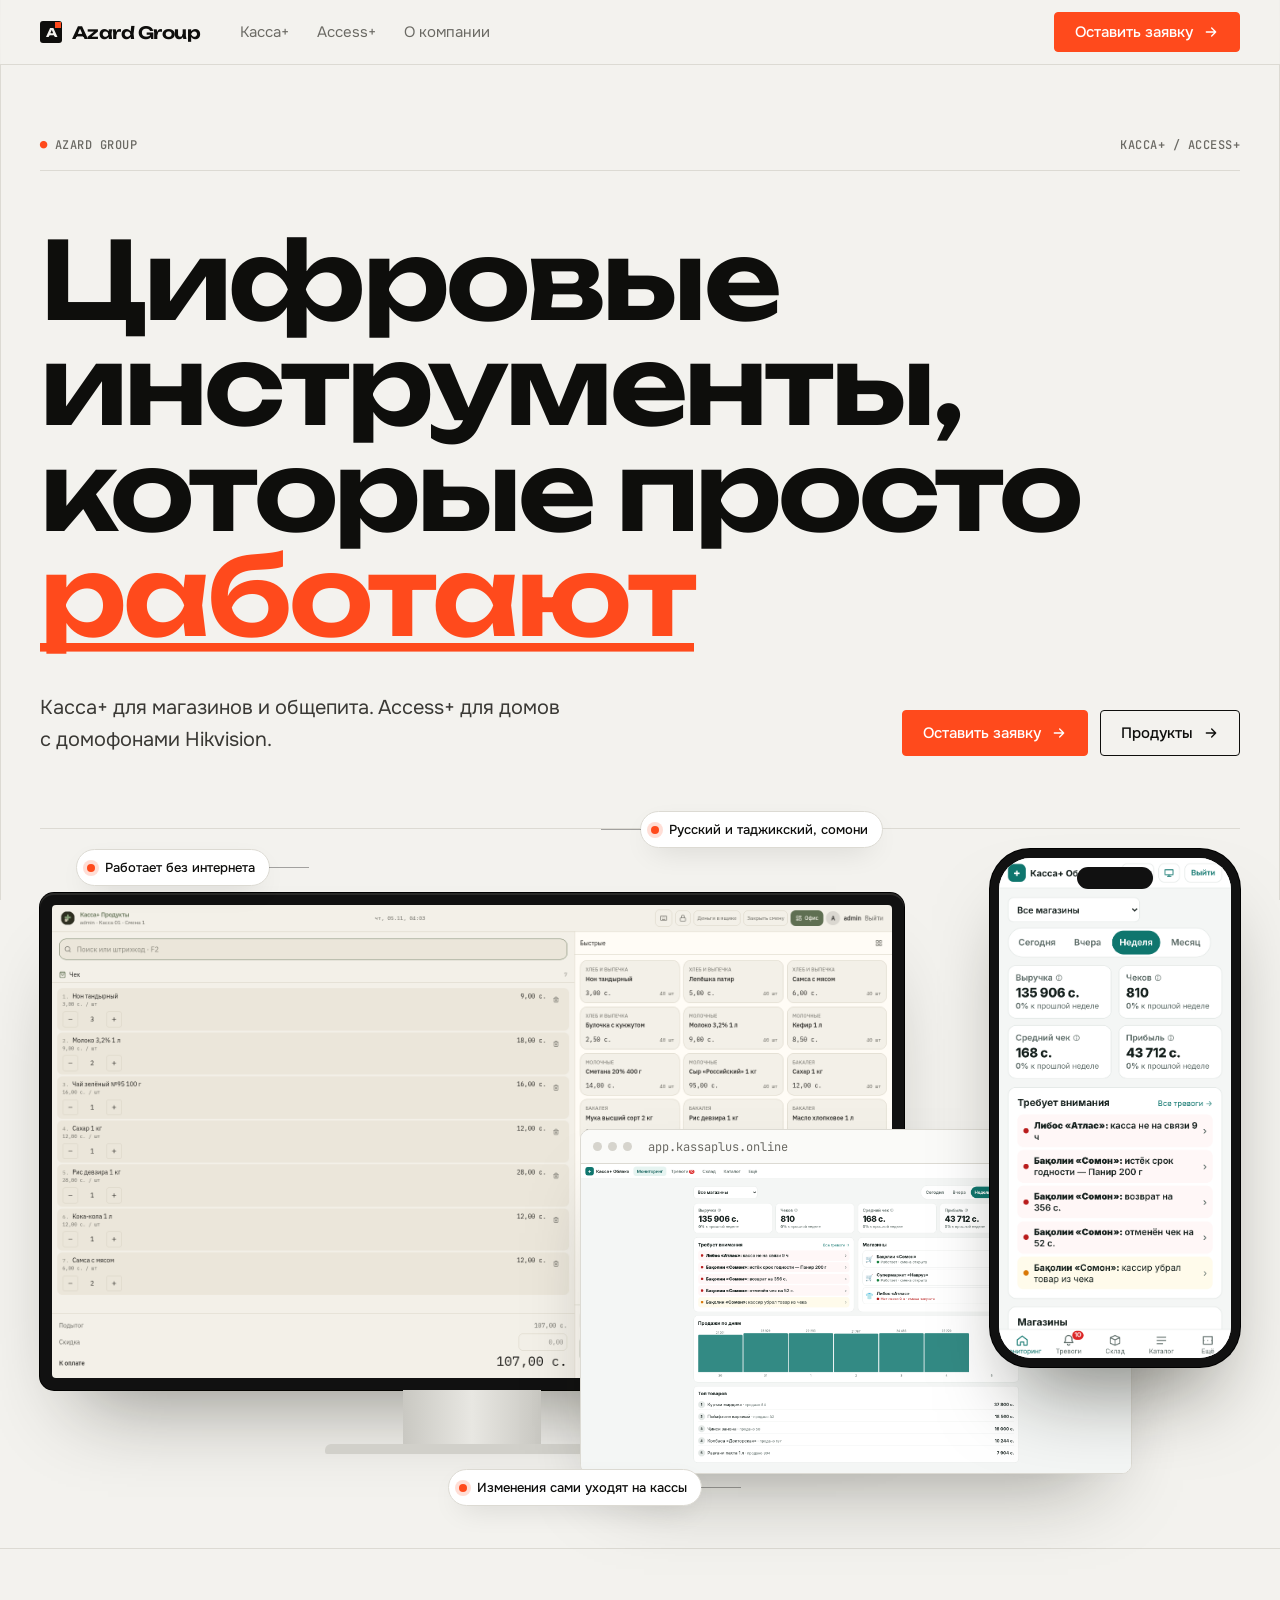
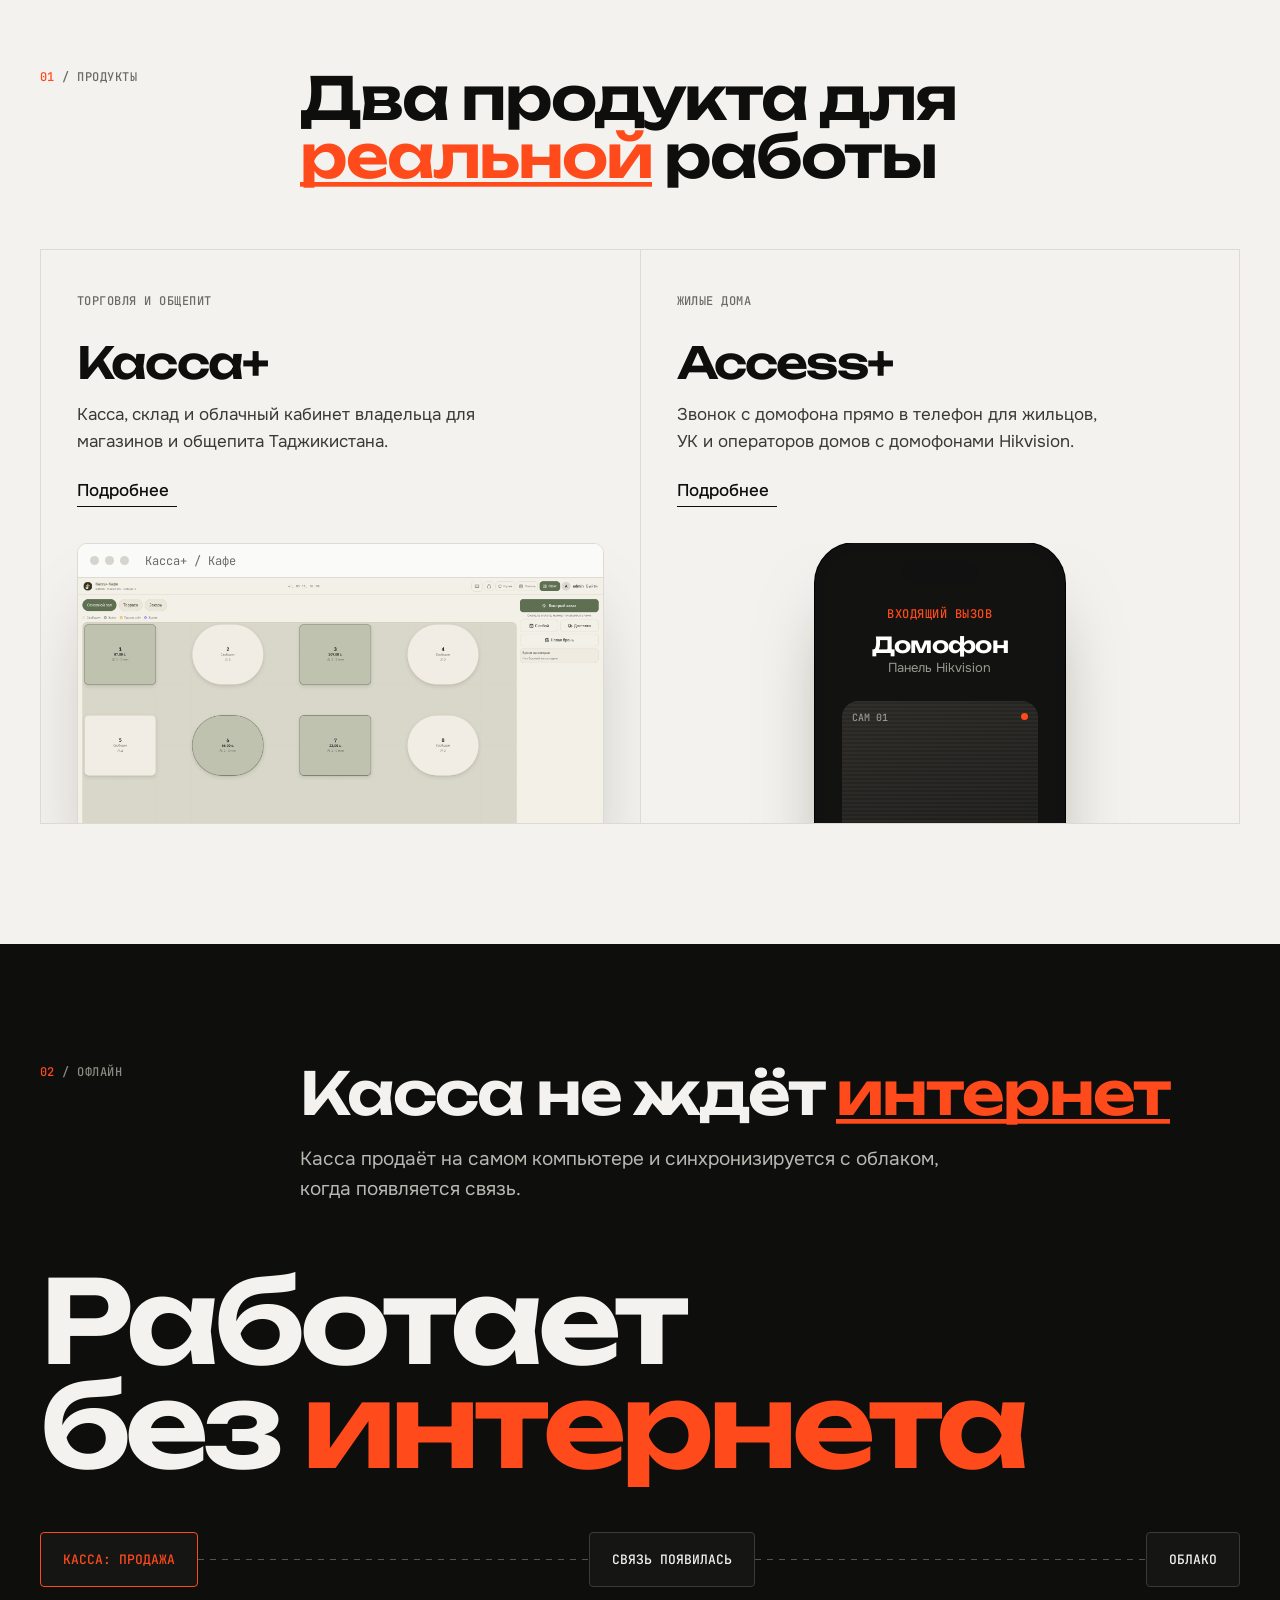
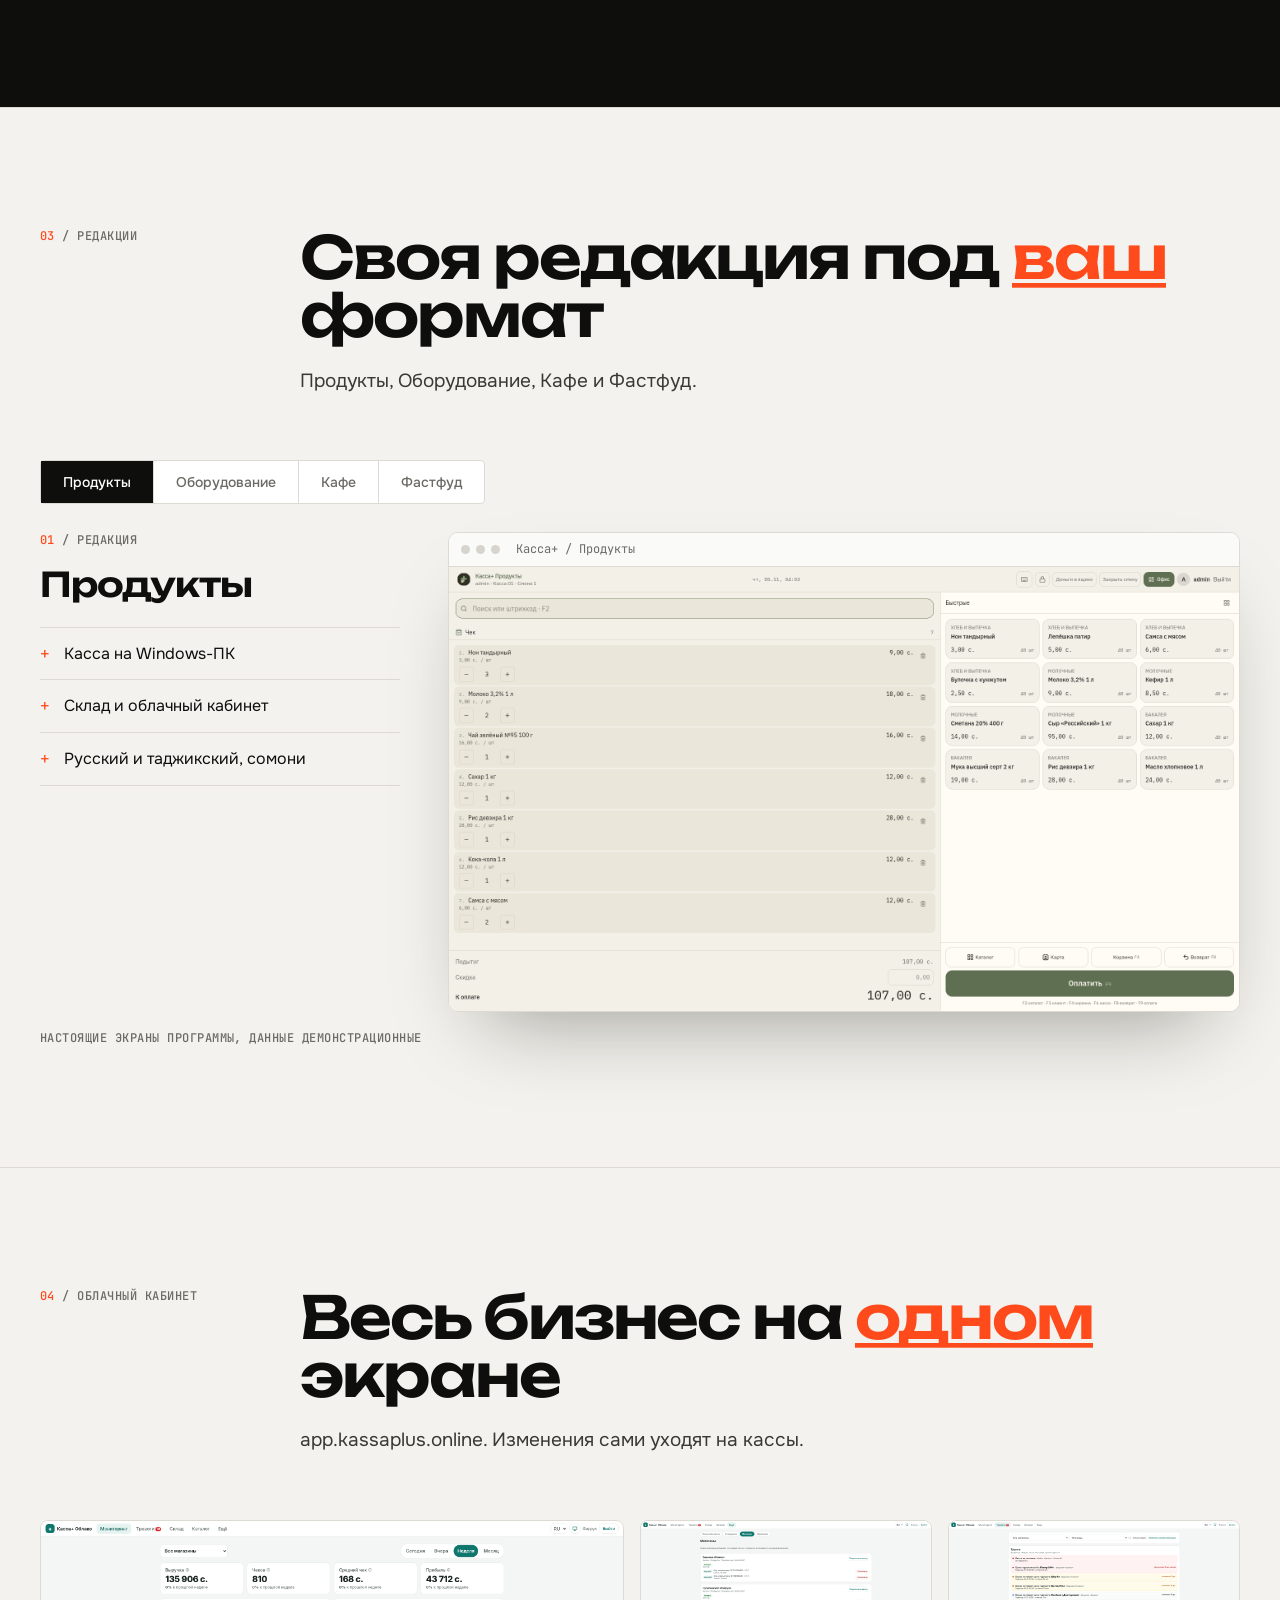
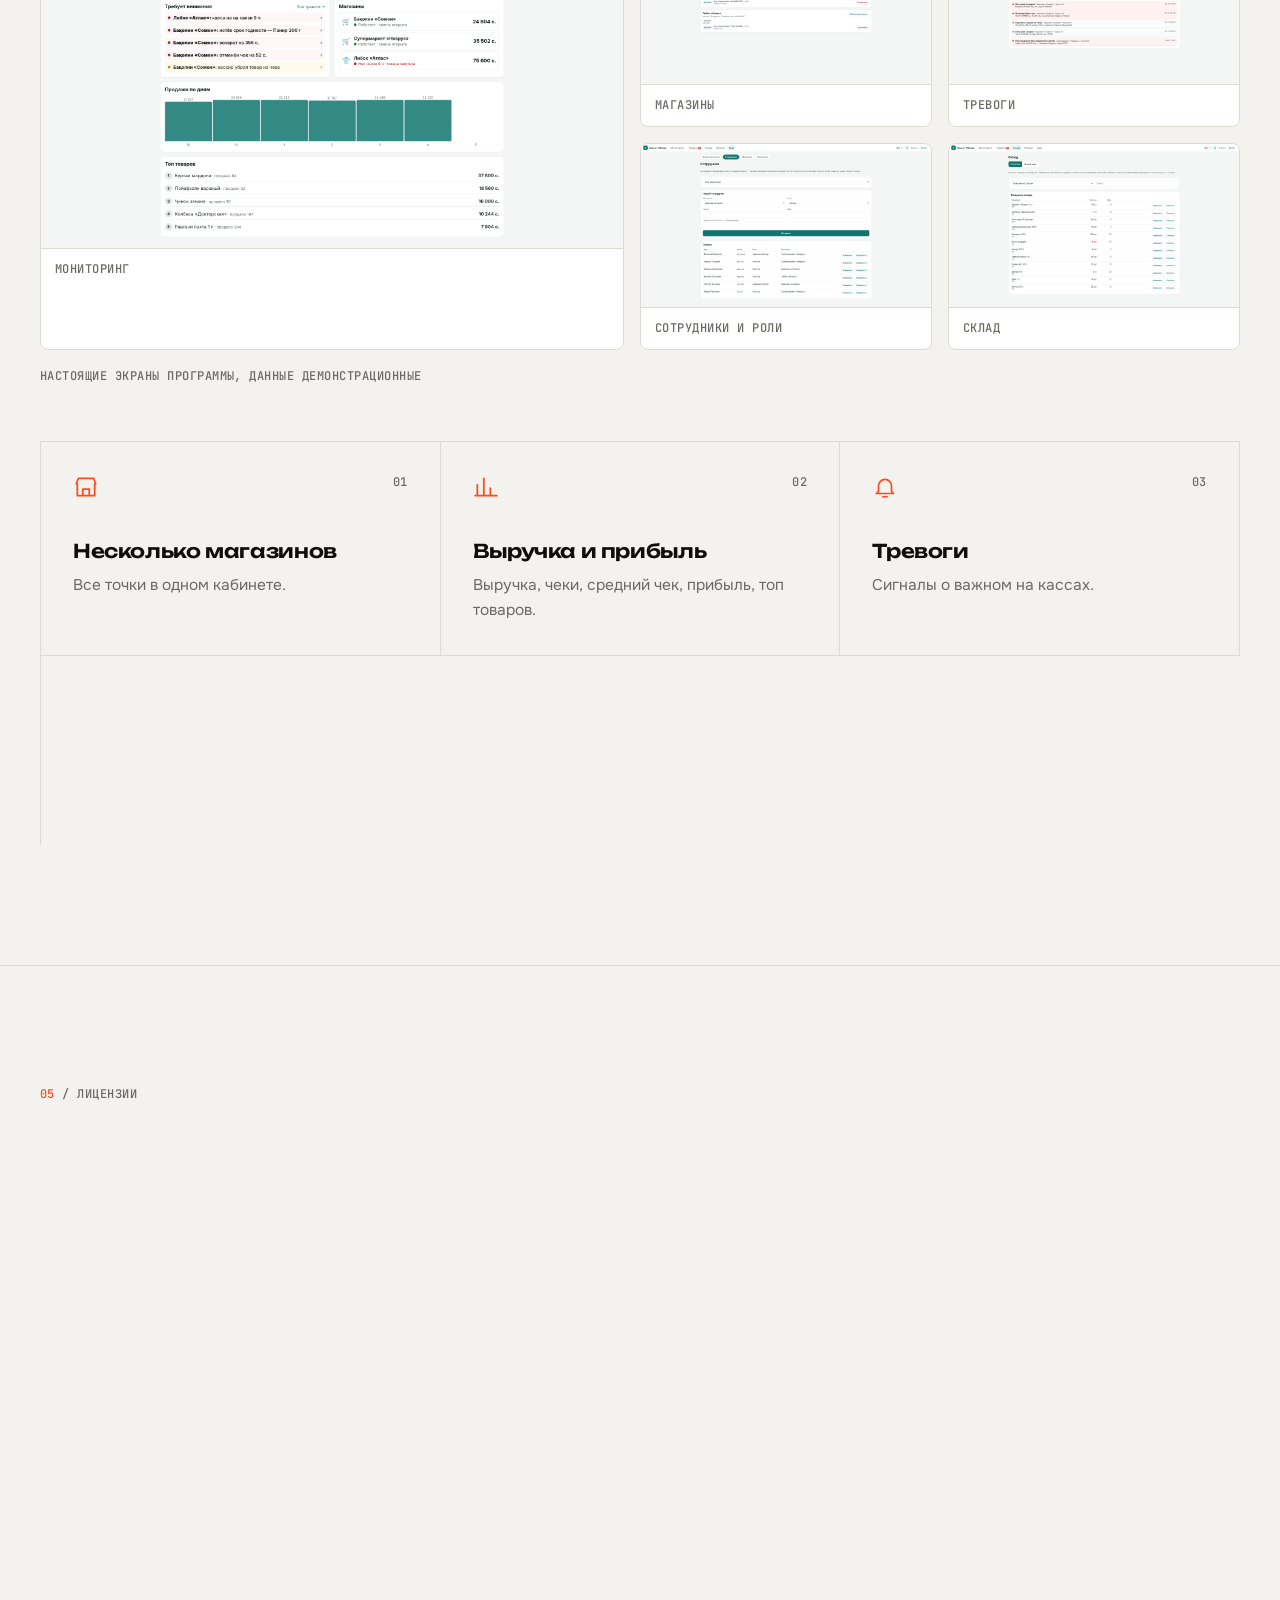
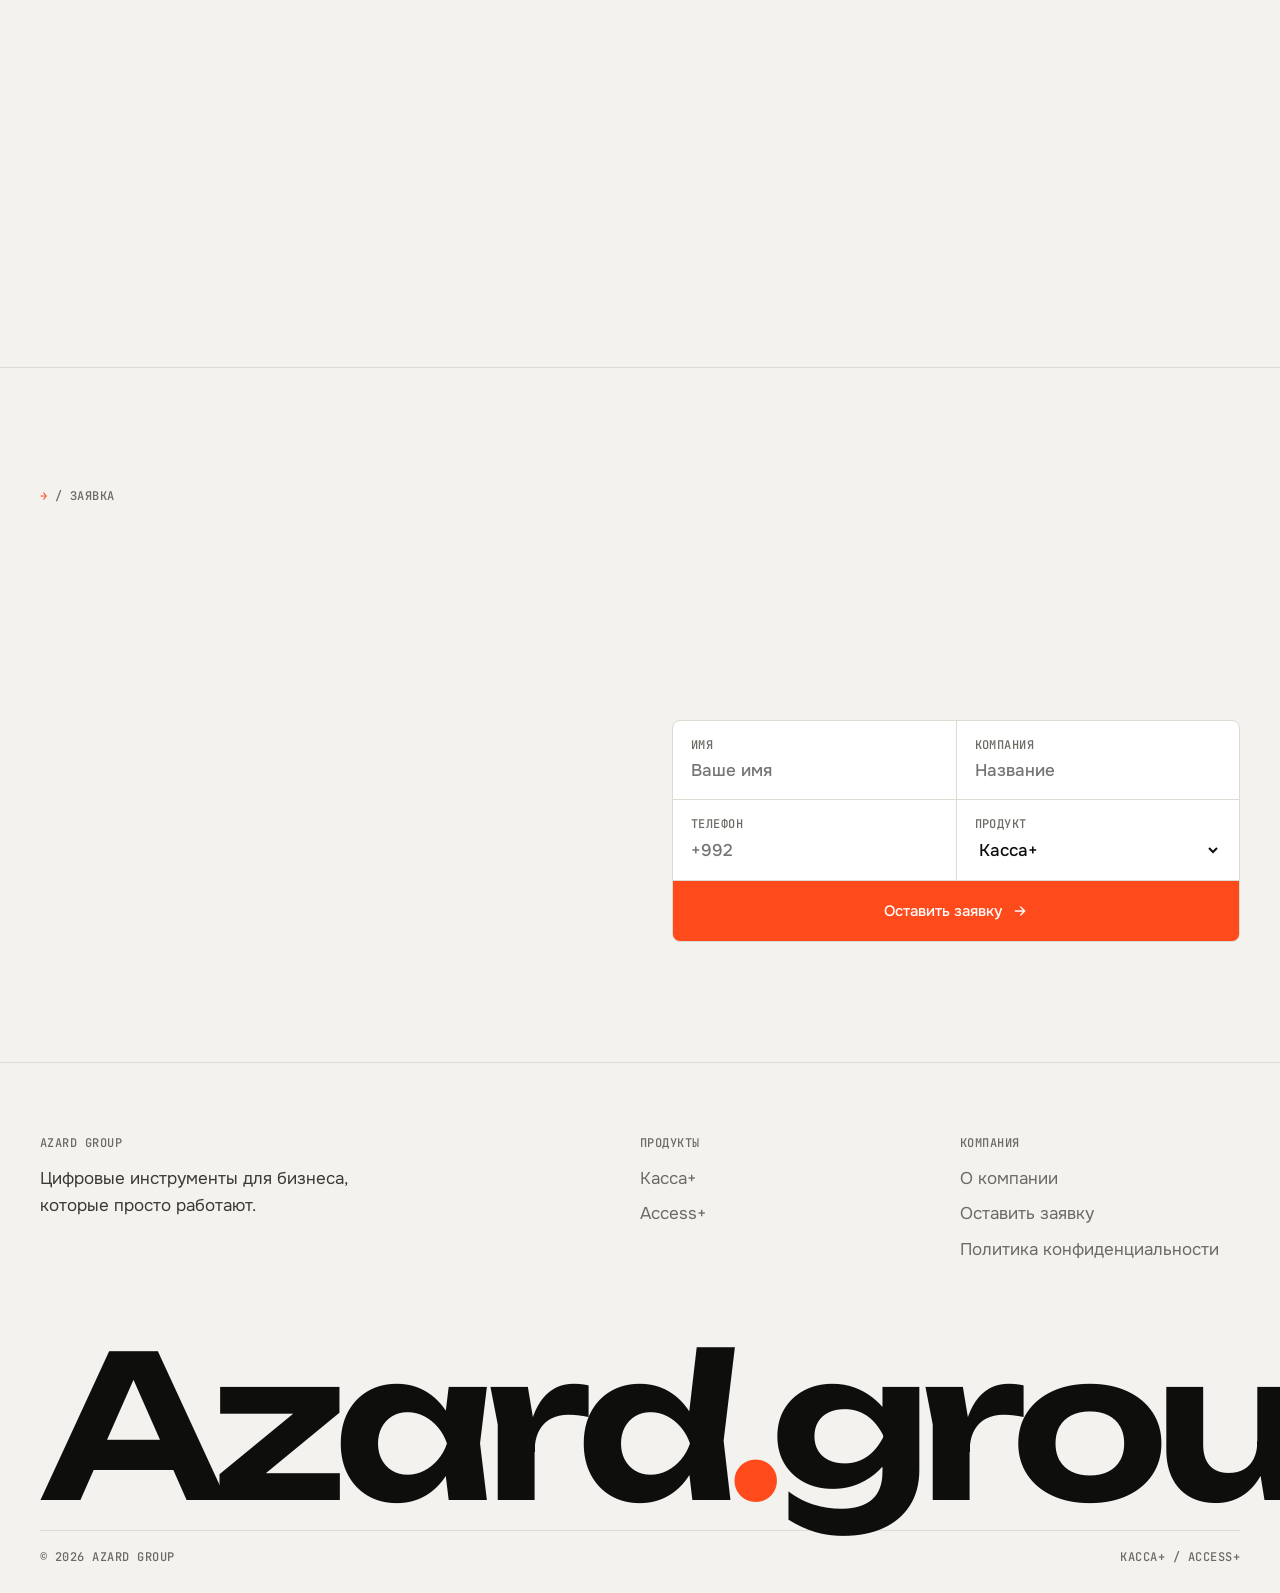
==== commit 6ae00448: "SEO/AEO, FAQ, mobile menu, animations" ====
--- a/index.html
+++ b/index.html
@@ -1,10 +1,10 @@
-<!doctype html><html lang="ru"><head><meta charset="utf-8"><meta name="viewport" content="width=device-width,initial-scale=1"><title>Azard Group: цифровые инструменты для бизнеса</title><meta name="description" content="Azard Group: Касса+ для магазинов и общепита, Access+ для домов с домофонами Hikvision."><link rel="stylesheet" href="assets/s.css"></head><body><div class="rails"><div class="w"></div></div><nav><div class="w"><a href="index.html" class="logo"><i>A</i>Azard Group</a><div class="nl"><a href="kassa.html" class="">Касса+</a><a href="access.html" class="">Access+</a><a href="about.html" class="">О компании</a></div><a class="bt p" href="#demo">Оставить заявку<svg viewBox="0 0 24 24" fill="none" stroke="currentColor" stroke-width="2" stroke-linecap="round" stroke-linejoin="round"><path d="M5 12h14M13 6l6 6-6 6"/></svg></a></div></nav><main><header class="hero"><div class="w"><div class="top"><span class="mono"><b>●</b> Azard Group</span><span class="mono">Касса+ / Access+</span></div>
+<!doctype html><html lang="ru"><head><meta charset="utf-8"><meta name="viewport" content="width=device-width,initial-scale=1"><title>Azard Group: Касса+ и Access+ для бизнеса</title><meta name="description" content="Azard Group: Касса+ для магазинов и общепита и Access+, звонок с домофона Hikvision в телефон."><link rel="canonical" href="https://shonazzzar.github.io/azard-group-site/"><meta property="og:type" content="website"><meta property="og:locale" content="ru_RU"><meta property="og:site_name" content="Azard Group"><meta property="og:title" content="Azard Group: Касса+ и Access+ для бизнеса"><meta property="og:description" content="Azard Group: Касса+ для магазинов и общепита и Access+, звонок с домофона Hikvision в телефон."><meta property="og:url" content="https://shonazzzar.github.io/azard-group-site/"><meta property="og:image" content="https://shonazzzar.github.io/azard-group-site/assets/cloud-monitoring.png"><script type="application/ld+json">{"@context": "https://schema.org", "@graph": [{"@type": "Organization", "@id": "https://shonazzzar.github.io/azard-group-site/#org", "name": "Azard Group", "url": "https://shonazzzar.github.io/azard-group-site/", "description": "Цифровые инструменты для бизнеса, которые просто работают."}, {"@type": "WebSite", "name": "Azard Group", "url": "https://shonazzzar.github.io/azard-group-site/", "inLanguage": "ru", "publisher": {"@id": "https://shonazzzar.github.io/azard-group-site/#org"}}]}</script><link rel="stylesheet" href="assets/s.css"></head><body><div class="rails"><div class="w"></div></div><nav><div class="w"><a href="index.html" class="logo"><i>A</i>Azard Group</a><button class="burg" aria-label="Меню" aria-expanded="false"><i></i><i></i></button><div class="nl"><a href="kassa.html" class="">Касса+</a><a href="access.html" class="">Access+</a><a href="about.html" class="">О компании</a></div><a class="bt p" href="#demo">Оставить заявку<svg viewBox="0 0 24 24" fill="none" stroke="currentColor" stroke-width="2" stroke-linecap="round" stroke-linejoin="round"><path d="M5 12h14M13 6l6 6-6 6"/></svg></a></div></nav><main><header class="hero"><div class="w"><div class="top"><span class="mono"><b>●</b> Azard Group</span><span class="mono">Касса+ / Access+</span></div>
 <h1 class="h rv"><span>Цифровые</span><span>инструменты,</span><span>которые просто <em class="ac">работают</em></span></h1>
-<div class="hrow"><p class="rv d1">Касса+ для магазинов и общепита. Access+ для домов с домофонами Hikvision.</p><div class="ctas rv d2"><a class="bt p" href="#demo">Оставить заявку<svg viewBox="0 0 24 24" fill="none" stroke="currentColor" stroke-width="2" stroke-linecap="round" stroke-linejoin="round"><path d="M5 12h14M13 6l6 6-6 6"/></svg></a><a class="bt o" href="#prod">Продукты<svg viewBox="0 0 24 24" fill="none" stroke="currentColor" stroke-width="2" stroke-linecap="round" stroke-linejoin="round"><path d="M5 12h14M13 6l6 6-6 6"/></svg></a></div></div><div class="stage"><div class="mon rv"><div class="sc"><img src="assets/pos-grocery-sale.png" alt="Касса+ на Windows-ПК"></div><div class="neck"></div><div class="ft"></div></div><div class="brw rv d2" style=""><div class="bar"><i></i><i></i><i></i><span>app.kassaplus.online</span></div><img src="assets/cloud-monitoring.png" alt="Экран Касса+" loading="lazy"></div><div class="rv d3" style="position:absolute;right:0;top:20px"><div class="ph" style="position:static" style=""><div class="in"><img src="assets/cloud-monitoring-mobile.png" alt="Кабинет на телефоне"></div></div></div>
+<div class="hrow"><p class="rv d1">Касса+ для магазинов и общепита. Access+ для домов с домофонами Hikvision.</p><div class="ctas rv d2"><a class="bt p" href="#demo">Оставить заявку<svg viewBox="0 0 24 24" fill="none" stroke="currentColor" stroke-width="2" stroke-linecap="round" stroke-linejoin="round"><path d="M5 12h14M13 6l6 6-6 6"/></svg></a><a class="bt o" href="#prod">Продукты<svg viewBox="0 0 24 24" fill="none" stroke="currentColor" stroke-width="2" stroke-linecap="round" stroke-linejoin="round"><path d="M5 12h14M13 6l6 6-6 6"/></svg></a></div></div><div class="stage"><div class="mon rv"><div class="sc"><img src="assets/pos-grocery-sale.png" alt="Касса+ Продукты: экран продажи на Windows-ПК"></div><div class="neck"></div><div class="ft"></div></div><div class="brw rv d2" style=""><div class="bar"><i></i><i></i><i></i><span>app.kassaplus.online</span></div><img src="assets/cloud-monitoring.png" alt="Облачный кабинет Касса+: мониторинг выручки" loading="lazy"></div><div class="rv d3" style="position:absolute;right:0;top:20px"><div class="ph" style="position:static" style=""><div class="in"><img src="assets/cloud-monitoring-mobile.png" alt="Облачный кабинет Касса+ на телефоне"></div></div></div>
 <div class="co l" style="left:3%;top:20px"><i></i>Работает без интернета</div><div class="co r" style="left:50%;top:-18px"><i></i>Русский и таджикский, сомони</div><div class="co l" style="left:34%;top:640px"><i></i>Изменения сами уходят на кассы</div></div></div></header>
 <section id="prod"><div class="w"><div class="sh"><div class="mono"><b>01</b> / Продукты</div><div class="rv"><h2 class="h">Два продукта для <em class='ac'>реальной</em> работы</h2></div></div><div class="g g2">
-<a href="kassa.html" class="pc rv"><div class="tx"><span class="mono">Торговля и общепит</span><h3>Касса+</h3><p>Касса, склад и облачный кабинет владельца для магазинов и общепита Таджикистана.</p><span class="arrow">Подробнее <svg viewBox="0 0 24 24" fill="none" stroke="currentColor" stroke-width="2" stroke-linecap="round" stroke-linejoin="round"><path d="M5 12h14M13 6l6 6-6 6"/></svg></span></div><div class="vis"><div class="brw" style=""><div class="bar"><i></i><i></i><i></i><span>Касса+ / Кафе</span></div><img src="assets/pos-cafe-hall.png" alt="Экран Касса+" loading="lazy"></div></div></a>
+<a href="kassa.html" class="pc rv"><div class="tx"><span class="mono">Торговля и общепит</span><h3>Касса+</h3><p>Касса, склад и облачный кабинет владельца для магазинов и общепита Таджикистана.</p><span class="arrow">Подробнее <svg viewBox="0 0 24 24" fill="none" stroke="currentColor" stroke-width="2" stroke-linecap="round" stroke-linejoin="round"><path d="M5 12h14M13 6l6 6-6 6"/></svg></span></div><div class="vis"><div class="brw" style=""><div class="bar"><i></i><i></i><i></i><span>Касса+ / Кафе</span></div><img src="assets/pos-cafe-hall.png" alt="Касса+ Кафе: залы и столы" loading="lazy"></div></div></a>
 <a href="access.html" class="pc rv d1"><div class="tx"><span class="mono">Жилые дома</span><h3>Access+</h3><p>Звонок с домофона прямо в телефон для жильцов, УК и операторов домов с домофонами Hikvision.</p><span class="arrow">Подробнее <svg viewBox="0 0 24 24" fill="none" stroke="currentColor" stroke-width="2" stroke-linecap="round" stroke-linejoin="round"><path d="M5 12h14M13 6l6 6-6 6"/></svg></span></div><div class="vis" style="display:flex;justify-content:center"><div class="ph" style="height:520px"><div class="in"><div class="call"><div class="mono" style="color:#ff4a1c">Входящий вызов</div><div style="font:600 22px Unbounded;margin-top:8px;letter-spacing:-.03em">Домофон</div><div style="font-size:13px;color:#9a9890">Панель Hikvision</div><div class="cv"><span>CAM 01</span><b></b></div><div class="bs"><i style="background:#3a3a36"><svg viewBox="0 0 24 24" fill="none" stroke="currentColor" stroke-width="2" stroke-linecap="round" stroke-linejoin="round"><path d="M6 6l12 12M18 6L6 18"/></svg></i><i style="background:#fff;color:#111"><svg viewBox="0 0 24 24" fill="none" stroke="currentColor" stroke-width="2" stroke-linecap="round" stroke-linejoin="round"><path d="M5 21V3h11v18M16 21h3M12 12h.01"/></svg></i><i style="background:#ff4a1c"><svg viewBox="0 0 24 24" fill="none" stroke="currentColor" stroke-width="2" stroke-linecap="round" stroke-linejoin="round"><path d="M5 4h4l2 5-2.5 1.5a11 11 0 0 0 5 5L15 13l5 2v4a2 2 0 0 1-2 2A16 16 0 0 1 3 6a2 2 0 0 1 2-2z"/></svg></i></div></div></div></div></div></a></div></div></section>
-<section class="off"><div class="w"><div class="sh"><div class="mono"><b>02</b> / Офлайн</div><div class="rv"><h2 class="h">Касса не ждёт <em class='ac'>интернет</em></h2><p>Касса продаёт на самом компьютере и синхронизируется с облаком, когда появляется связь.</p></div></div><div class="big rv">Работает<br>без <em class="ac">интернета</em></div><div class="flow rv"><div class="n on">Касса: продажа</div><div class="ln"></div><div class="n">Связь появилась</div><div class="ln"></div><div class="n">Облако</div></div></div></section><section id="ed"><div class="w"><div class="sh"><div class="mono"><b>03</b> / Редакции</div><div class="rv"><h2 class="h">Своя редакция под <em class='ac'>ваш</em> формат</h2><p>Продукты, Оборудование, Кафе и Фастфуд.</p></div></div><div class="tabs"><button class="tab on" data-p="e1">Продукты</button><button class="tab" data-p="e2">Оборудование</button><button class="tab" data-p="e3">Кафе</button><button class="tab" data-p="e4">Фастфуд</button></div><div class="pane on" id="e1"><div><div class="mono"><b>01</b> / Редакция</div><h3 style="margin-top:14px">Продукты</h3><ul class="li"><li>Касса на Windows-ПК</li><li>Склад и облачный кабинет</li><li>Русский и таджикский, сомони</li></ul></div><div class="shot"><div class="brw" style=""><div class="bar"><i></i><i></i><i></i><span>Касса+ / Продукты</span></div><img src="assets/pos-grocery-sale.png" alt="Экран Касса+" loading="lazy"></div></div></div><div class="pane" id="e2"><div><div class="mono"><b>02</b> / Редакция</div><h3 style="margin-top:14px">Оборудование</h3><ul class="li"><li>Касса на Windows-ПК</li><li>Склад и облачный кабинет</li><li>Работает без интернета</li></ul></div><div class="shot"><div class="brw" style=""><div class="bar"><i></i><i></i><i></i><span>Касса+ / Оборудование</span></div><img src="assets/pos-equipment-sale.png" alt="Экран Касса+" loading="lazy"></div></div></div><div class="pane" id="e3"><div><div class="mono"><b>03</b> / Редакция</div><h3 style="margin-top:14px">Кафе</h3><ul class="li"><li>Залы и столы</li><li>Модификаторы</li><li>Кухонные бегунки и экран кухни</li><li>Разделение счёта</li><li>Техкарты</li></ul></div><div class="shot"><div class="brw" style=""><div class="bar"><i></i><i></i><i></i><span>Касса+ / Кафе</span></div><img src="assets/pos-cafe-hall.png" alt="Экран Касса+" loading="lazy"></div></div></div><div class="pane" id="e4"><div><div class="mono"><b>04</b> / Редакция</div><h3 style="margin-top:14px">Фастфуд</h3><ul class="li"><li>Номера заказов</li><li>Заказы здесь, с собой и на доставку</li><li>Статусы кухни</li></ul></div><div class="shot"><div class="brw" style=""><div class="bar"><i></i><i></i><i></i><span>Касса+ / Фастфуд</span></div><img src="assets/pos-fastfood-order.png" alt="Экран Касса+" loading="lazy"></div></div></div><p class="mono" style="margin-top:18px">Настоящие экраны программы, данные демонстрационные</p></div></section><section><div class="w"><div class="sh"><div class="mono"><b>04</b> / Облачный кабинет</div><div class="rv"><h2 class="h">Весь бизнес на <em class='ac'>одном</em> экране</h2><p>app.kassaplus.online. Изменения сами уходят на кассы.</p></div></div><div class="gal"><figure class="rv"><img src="assets/cloud-monitoring.png" alt=""><figcaption class="mono">Мониторинг</figcaption></figure><figure class="rv d1"><img src="assets/cloud-shops.png" alt="" loading="lazy"><figcaption class="mono">Магазины</figcaption></figure><figure class="rv d2"><img src="assets/cloud-alerts.png" alt="" loading="lazy"><figcaption class="mono">Тревоги</figcaption></figure><figure class="rv d3"><img src="assets/cloud-staff.png" alt="" loading="lazy"><figcaption class="mono">Сотрудники и роли</figcaption></figure><figure class="rv d1"><img src="assets/cloud-stock.png" alt="" loading="lazy"><figcaption class="mono">Склад</figcaption></figure></div><p class="mono" style="margin-top:18px">Настоящие экраны программы, данные демонстрационные</p>
+<section class="off"><div class="w"><div class="sh"><div class="mono"><b>02</b> / Офлайн</div><div class="rv"><h2 class="h">Касса не ждёт <em class='ac'>интернет</em></h2><p>Касса продаёт на самом компьютере и синхронизируется с облаком, когда появляется связь.</p></div></div><div class="big rv">Работает<br>без <em class="ac">интернета</em></div><div class="flow rv"><div class="n on">Касса: продажа</div><div class="ln"></div><div class="n">Связь появилась</div><div class="ln"></div><div class="n">Облако</div></div></div></section><section id="ed"><div class="w"><div class="sh"><div class="mono"><b>03</b> / Редакции</div><div class="rv"><h2 class="h">Своя редакция под <em class='ac'>ваш</em> формат</h2><p>Продукты, Оборудование, Кафе и Фастфуд.</p></div></div><div class="tabs"><button class="tab on" data-p="e1">Продукты</button><button class="tab" data-p="e2">Оборудование</button><button class="tab" data-p="e3">Кафе</button><button class="tab" data-p="e4">Фастфуд</button></div><div class="pane on" id="e1"><div><div class="mono"><b>01</b> / Редакция</div><h3 style="margin-top:14px">Продукты</h3><ul class="li"><li>Касса на Windows-ПК</li><li>Склад и облачный кабинет</li><li>Русский и таджикский, сомони</li></ul></div><div class="shot"><div class="brw" style=""><div class="bar"><i></i><i></i><i></i><span>Касса+ / Продукты</span></div><img src="assets/pos-grocery-sale.png" alt="Касса+ Продукты: экран продажи на Windows-ПК" loading="lazy"></div></div></div><div class="pane" id="e2"><div><div class="mono"><b>02</b> / Редакция</div><h3 style="margin-top:14px">Оборудование</h3><ul class="li"><li>Касса на Windows-ПК</li><li>Склад и облачный кабинет</li><li>Работает без интернета</li></ul></div><div class="shot"><div class="brw" style=""><div class="bar"><i></i><i></i><i></i><span>Касса+ / Оборудование</span></div><img src="assets/pos-equipment-sale.png" alt="Касса+ Оборудование: экран продажи" loading="lazy"></div></div></div><div class="pane" id="e3"><div><div class="mono"><b>03</b> / Редакция</div><h3 style="margin-top:14px">Кафе</h3><ul class="li"><li>Залы и столы</li><li>Модификаторы</li><li>Кухонные бегунки и экран кухни</li><li>Разделение счёта</li><li>Техкарты</li></ul></div><div class="shot"><div class="brw" style=""><div class="bar"><i></i><i></i><i></i><span>Касса+ / Кафе</span></div><img src="assets/pos-cafe-hall.png" alt="Касса+ Кафе: залы и столы" loading="lazy"></div></div></div><div class="pane" id="e4"><div><div class="mono"><b>04</b> / Редакция</div><h3 style="margin-top:14px">Фастфуд</h3><ul class="li"><li>Номера заказов</li><li>Заказы здесь, с собой и на доставку</li><li>Статусы кухни</li></ul></div><div class="shot"><div class="brw" style=""><div class="bar"><i></i><i></i><i></i><span>Касса+ / Фастфуд</span></div><img src="assets/pos-fastfood-order.png" alt="Касса+ Фастфуд: заказ с номером" loading="lazy"></div></div></div><p class="mono" style="margin-top:18px">Настоящие экраны программы, данные демонстрационные</p></div></section><section><div class="w"><div class="sh"><div class="mono"><b>04</b> / Облачный кабинет</div><div class="rv"><h2 class="h">Весь бизнес на <em class='ac'>одном</em> экране</h2><p>app.kassaplus.online. Изменения сами уходят на кассы.</p></div></div><div class="gal"><figure class="rv"><img src="assets/cloud-monitoring.png" alt="Облачный кабинет Касса+: мониторинг выручки"><figcaption class="mono">Мониторинг</figcaption></figure><figure class="rv d1"><img src="assets/cloud-shops.png" alt="Облачный кабинет Касса+: несколько магазинов" loading="lazy"><figcaption class="mono">Магазины</figcaption></figure><figure class="rv d2"><img src="assets/cloud-alerts.png" alt="Облачный кабинет Касса+: тревоги" loading="lazy"><figcaption class="mono">Тревоги</figcaption></figure><figure class="rv d3"><img src="assets/cloud-staff.png" alt="Облачный кабинет Касса+: сотрудники и роли" loading="lazy"><figcaption class="mono">Сотрудники и роли</figcaption></figure><figure class="rv d1"><img src="assets/cloud-stock.png" alt="Облачный кабинет Касса+: склад" loading="lazy"><figcaption class="mono">Склад</figcaption></figure></div><p class="mono" style="margin-top:18px">Настоящие экраны программы, данные демонстрационные</p>
 <div class="g g3" style="margin-top:56px"><div class="cell rv "><div style="display:flex;justify-content:space-between"><svg viewBox="0 0 24 24" fill="none" stroke="currentColor" stroke-width="1.6" stroke-linecap="round" stroke-linejoin="round"><path d="M3 9l2-5h14l2 5M4 9v11h16V9M9 20v-6h6v6"/></svg><span class="mono">01</span></div><h3>Несколько магазинов</h3><p>Все точки в одном кабинете.</p></div><div class="cell rv d1"><div style="display:flex;justify-content:space-between"><svg viewBox="0 0 24 24" fill="none" stroke="currentColor" stroke-width="1.6" stroke-linecap="round" stroke-linejoin="round"><path d="M4 20V10M10 20V4M16 20v-7M22 20H2"/></svg><span class="mono">02</span></div><h3>Выручка и прибыль</h3><p>Выручка, чеки, средний чек, прибыль, топ товаров.</p></div><div class="cell rv d2"><div style="display:flex;justify-content:space-between"><svg viewBox="0 0 24 24" fill="none" stroke="currentColor" stroke-width="1.6" stroke-linecap="round" stroke-linejoin="round"><path d="M6 16V11a6 6 0 0 1 12 0v5l2 2H4zM10 21h4"/></svg><span class="mono">03</span></div><h3>Тревоги</h3><p>Сигналы о важном на кассах.</p></div><div class="cell rv "><div style="display:flex;justify-content:space-between"><svg viewBox="0 0 24 24" fill="none" stroke="currentColor" stroke-width="1.6" stroke-linecap="round" stroke-linejoin="round"><path d="M9 11a4 4 0 1 0 0-8 4 4 0 0 0 0 8zM2 21a7 7 0 0 1 14 0M17 3a4 4 0 0 1 0 8M22 21a7 7 0 0 0-4-6.3"/></svg><span class="mono">04</span></div><h3>Сотрудники и роли</h3><p>Доступ по ролям.</p></div><div class="cell rv d1"><div style="display:flex;justify-content:space-between"><svg viewBox="0 0 24 24" fill="none" stroke="currentColor" stroke-width="1.6" stroke-linecap="round" stroke-linejoin="round"><path d="M3 7l9-4 9 4v10l-9 4-9-4zM3 7l9 4 9-4M12 11v10"/></svg><span class="mono">05</span></div><h3>Меню и склад</h3><p>Меню и остатки из облака.</p></div><div class="cell rv d2"><div style="display:flex;justify-content:space-between"><svg viewBox="0 0 24 24" fill="none" stroke="currentColor" stroke-width="1.6" stroke-linecap="round" stroke-linejoin="round"><path d="M21 12a9 9 0 0 1-15 6.7L3 16M3 12a9 9 0 0 1 15-6.7L21 8M21 3v5h-5M3 21v-5h5"/></svg><span class="mono">06</span></div><h3>Синхронизация</h3><p>Изменения сами уходят на кассы.</p></div></div></div></section><section id="lic"><div class="w"><div class="sh"><div class="mono"><b>05</b> / Лицензии</div><div class="rv"><h2 class="h">Два формата. <em class='ac'>Один</em> продукт.</h2><p>Стоимость по заявке.</p></div></div><div class="plans"><div class="plan rv"><span class="mono">Офлайн</span><h3>Лицензия Офлайн</h3><p style="color:var(--m)">На один компьютер.</p><div class="pr">По заявке</div><span class="mono">Стоимость</span><ul class="li" style="margin-bottom:30px"><li>Один компьютер</li><li>Работает без интернета</li></ul><a class="bt o" href="#demo">Запросить стоимость<svg viewBox="0 0 24 24" fill="none" stroke="currentColor" stroke-width="2" stroke-linecap="round" stroke-linejoin="round"><path d="M5 12h14M13 6l6 6-6 6"/></svg></a></div>
 <div class="plan hl rv d1"><span class="flag">С облаком</span><span class="mono">Онлайн</span><h3>Подписка</h3><p style="color:var(--m)">С облаком и мониторингом.</p><div class="per"><span>1 мес</span><span>3 мес</span><span>12 мес</span></div><div class="pr">По заявке</div><span class="mono">Стоимость</span><ul class="li" style="margin-bottom:30px"><li>Облачный кабинет</li><li>Мониторинг</li></ul><a class="bt p" href="#demo">Запросить стоимость<svg viewBox="0 0 24 24" fill="none" stroke="currentColor" stroke-width="2" stroke-linecap="round" stroke-linejoin="round"><path d="M5 12h14M13 6l6 6-6 6"/></svg></a></div></div></div></section><section id="demo"><div class="w"><div class="sh"><div class="mono"><b>→</b> / Заявка</div><div class="rv"><h2 class="h">Покажем продукт <em class='ac'>вживую</em></h2><p>Оставьте заявку, и мы свяжемся с вами. Стоимость по заявке.</p></div></div><div class="fm"><div></div><form class="rv"><label><span class="mono">Имя</span><input required placeholder="Ваше имя"></label><label><span class="mono">Компания</span><input placeholder="Название"></label><label><span class="mono">Телефон</span><input required type="tel" placeholder="+992"></label><label><span class="mono">Продукт</span><select><option>Касса+</option><option>Access+</option></select></label><button class="bt p">Оставить заявку <svg viewBox="0 0 24 24" fill="none" stroke="currentColor" stroke-width="2" stroke-linecap="round" stroke-linejoin="round"><path d="M5 12h14M13 6l6 6-6 6"/></svg></button><div class="ok">Спасибо, заявка принята.</div></form></div></div></section></main><footer><div class="w"><div class="fg"><div><div class="mono" style="margin-bottom:14px">Azard Group</div><p style="max-width:360px;color:#3a3935">Цифровые инструменты для бизнеса, которые просто работают.</p></div><div><div class="mono" style="margin-bottom:10px">Продукты</div><a href="kassa.html">Касса+</a><a href="access.html">Access+</a></div><div><div class="mono" style="margin-bottom:10px">Компания</div><a href="about.html">О компании</a><a href="index.html#demo">Оставить заявку</a><a href="privacy.html">Политика конфиденциальности</a></div></div><div class="wm">Azard<em>.</em>group</div><div class="fb mono"><span>© 2026 Azard Group</span><span>Касса+ / Access+</span></div></div></footer><script src="assets/a.js"></script></body></html>
--- a/assets/s.css
+++ b/assets/s.css
@@ -139,3 +139,33 @@
 .stage{height:auto;padding-bottom:40px}.mon{position:relative;width:100%;top:0;margin-top:40px}.stage .brw{position:relative;right:auto;top:auto;width:78%;margin-top:-40px}.stage .ph{width:150px;padding:6px;border-radius:26px;top:auto;bottom:10px}.stage .ph .in{border-radius:21px}.stage .ph .in:before{width:44px;height:13px;margin-left:-22px;top:6px}.co{display:none}
 section{padding:80px 0}.sh{margin-bottom:40px;gap:12px}.plans,.gal{grid-template-columns:1fr}.gal figure:first-child{grid-row:auto}.tabs{width:100%;overflow-x:auto}.pc{min-height:0}.pc h3{font-size:34px}.flow{font-size:11px}.flow .n{padding:12px}}
 @media(max-width:560px){.g3,.g4{grid-template-columns:1fr}.hero h1{font-size:33px!important}form{grid-template-columns:1fr}.hero .top .mono:last-child{display:none}nav .bt{display:none}.hrow p{font-size:18px}.g>*{padding:24px}.cell h3{margin-top:24px}}
+/* burger */
+.burg{display:none;width:40px;height:40px;border:1px solid var(--ln);background:transparent;border-radius:10px;cursor:pointer;position:relative;margin-left:auto;order:3}
+.burg i{position:absolute;left:11px;right:11px;height:2px;background:var(--ink);transition:transform .3s}
+.burg i:first-child{top:15px}.burg i:last-child{top:23px}
+nav.open .burg i:first-child{transform:translateY(4px) rotate(45deg)}nav.open .burg i:last-child{transform:translateY(-4px) rotate(-45deg)}
+@media(max-width:1000px){.burg{display:block}nav .bt{margin-left:0}
+nav .nl{display:flex!important;position:absolute;top:64px;left:0;right:0;flex-direction:column;gap:0;background:rgba(243,242,238,.97);backdrop-filter:blur(14px);border-bottom:1px solid var(--ln);padding:0 20px;max-height:0;overflow:hidden;transition:max-height .35s ease,padding .35s}
+nav.open .nl{max-height:320px;padding:8px 20px 16px}nav .nl a{padding:14px 0;font-size:18px;border-bottom:1px solid var(--ln)}}
+/* faq */
+.fqs{display:grid;gap:12px;margin-top:40px;max-width:900px;margin-left:auto}
+.fq{border:1px solid var(--ln);border-radius:14px;padding:0 24px;background:rgba(255,255,255,.45);transition:background .3s}
+.fq summary{list-style:none;cursor:pointer;display:flex;justify-content:space-between;gap:16px;padding:22px 0;font-size:18px;font-weight:500}
+.fq summary::-webkit-details-marker{display:none}.fq summary i{font-style:normal;color:var(--a);font-size:22px;transition:transform .3s}
+.fq[open] summary i{transform:rotate(45deg)}.fq p{padding:0 0 22px;color:var(--m);margin:0}
+/* motion */
+.hero h1 span{display:block;opacity:0;transform:translateY(.5em);filter:blur(6px);animation:wr 1s cubic-bezier(.2,.7,.2,1) forwards}
+.hero h1 span:nth-child(2){animation-delay:.12s}.hero h1 span:nth-child(3){animation-delay:.24s}
+@keyframes wr{to{opacity:1;transform:none;filter:none}}
+h1 .ac,h2 .ac{background:linear-gradient(var(--a),var(--a)) 0 92%/0 .08em no-repeat;transition:background-size 1s .5s cubic-bezier(.2,.7,.2,1)}
+.hero h1 .ac{animation:sw 1s .9s forwards}@keyframes sw{to{background-size:100% .08em}}
+.rv.in h2 .ac,.in .ac{background-size:100% .08em}
+.g>.rv:nth-child(2){transition-delay:.08s}.g>.rv:nth-child(3){transition-delay:.16s}.g>.rv:nth-child(4){transition-delay:.24s}
+.mon .sc,.ph .in{animation:fl 7s ease-in-out infinite}.ph .in{animation-delay:-3s}
+@keyframes fl{50%{transform:translateY(-8px)}}
+.stage{will-change:transform}
+.cell,.pc,.plan,.fq,figure{transition:transform .35s cubic-bezier(.2,.7,.2,1),box-shadow .35s,background .3s}
+.cell:hover,.pc:hover,.plan:hover,figure:hover{transform:translateY(-4px);box-shadow:0 18px 40px -22px rgba(20,20,15,.35)}
+.bt{transition:transform .25s,box-shadow .25s}.bt:hover{transform:translateY(-2px);box-shadow:0 10px 24px -12px rgba(255,74,28,.6)}
+.bt svg{transition:transform .25s}.bt:hover svg{transform:translateX(3px)}
+@media(prefers-reduced-motion:reduce){*,*::before,*::after{animation:none!important;transition:none!important}.rv,.hero h1 span{opacity:1!important;transform:none!important;filter:none!important}.ac{background-size:100% .08em!important}}
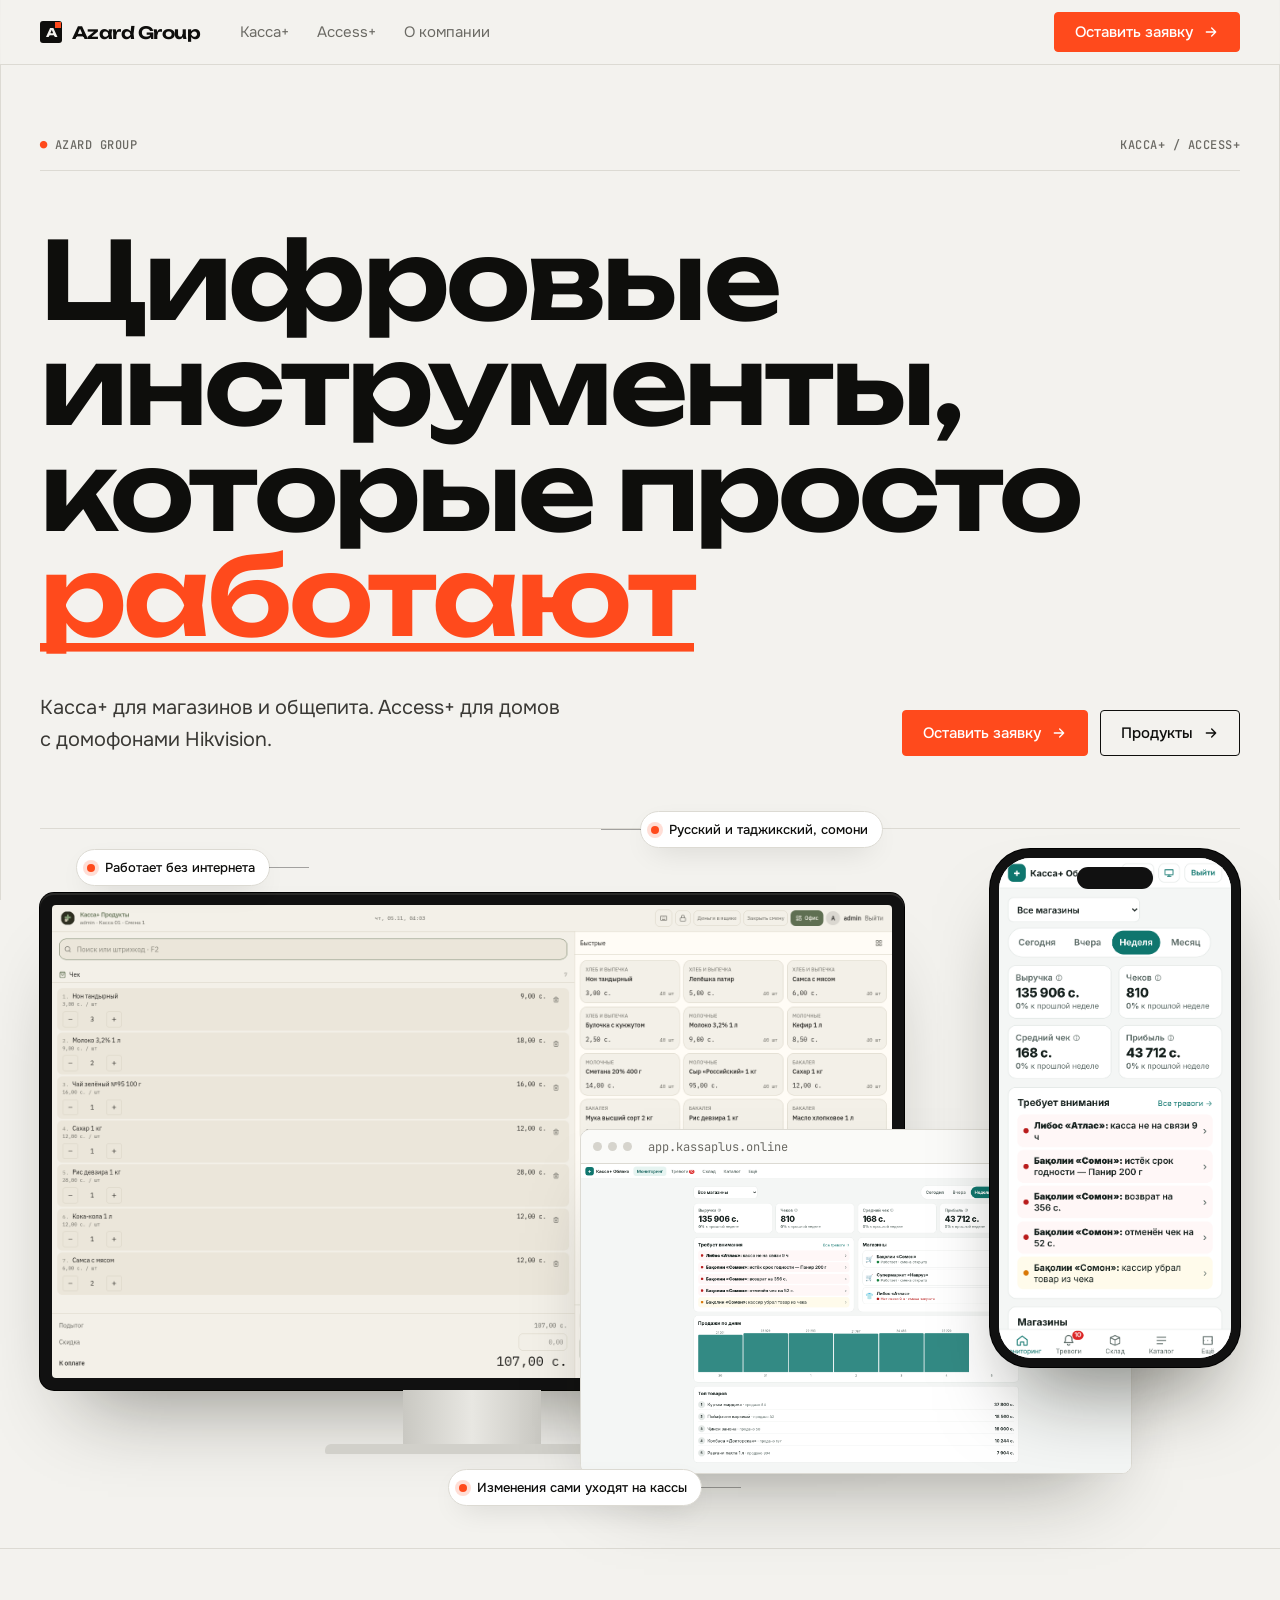
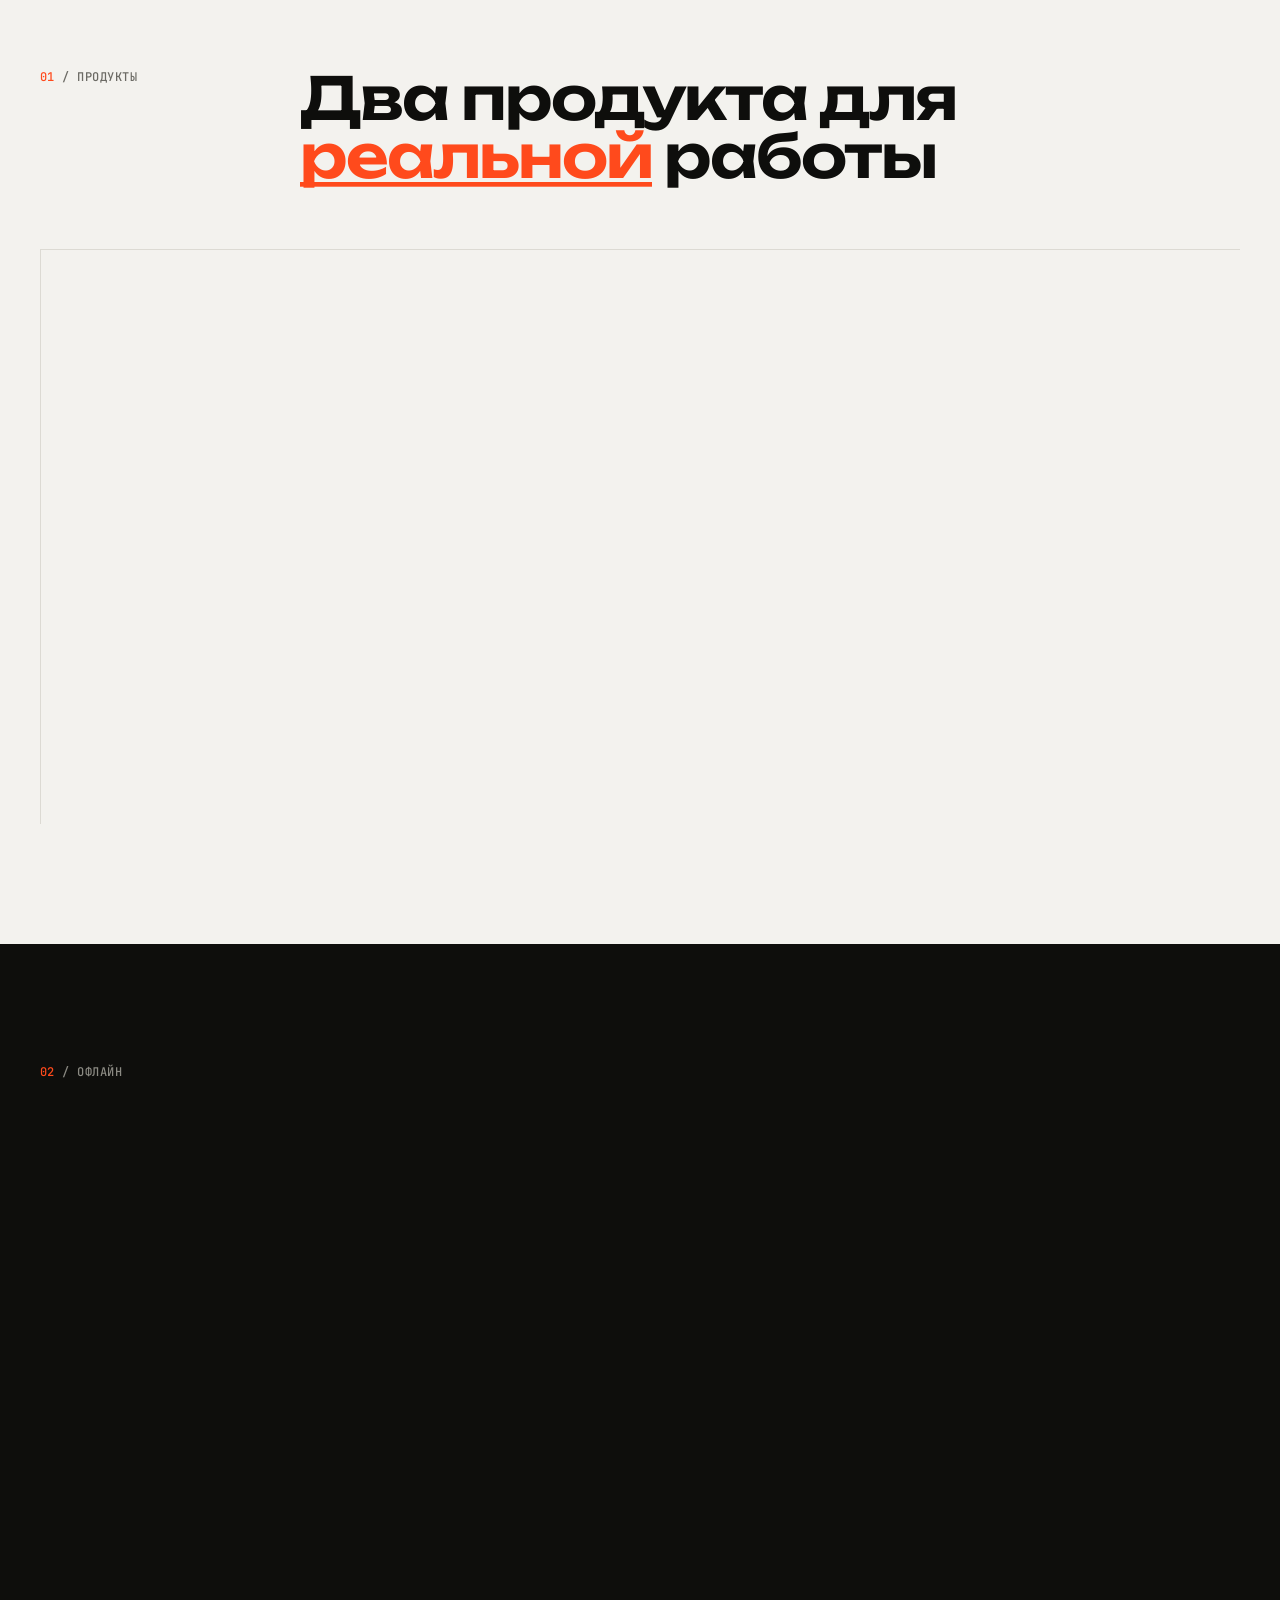
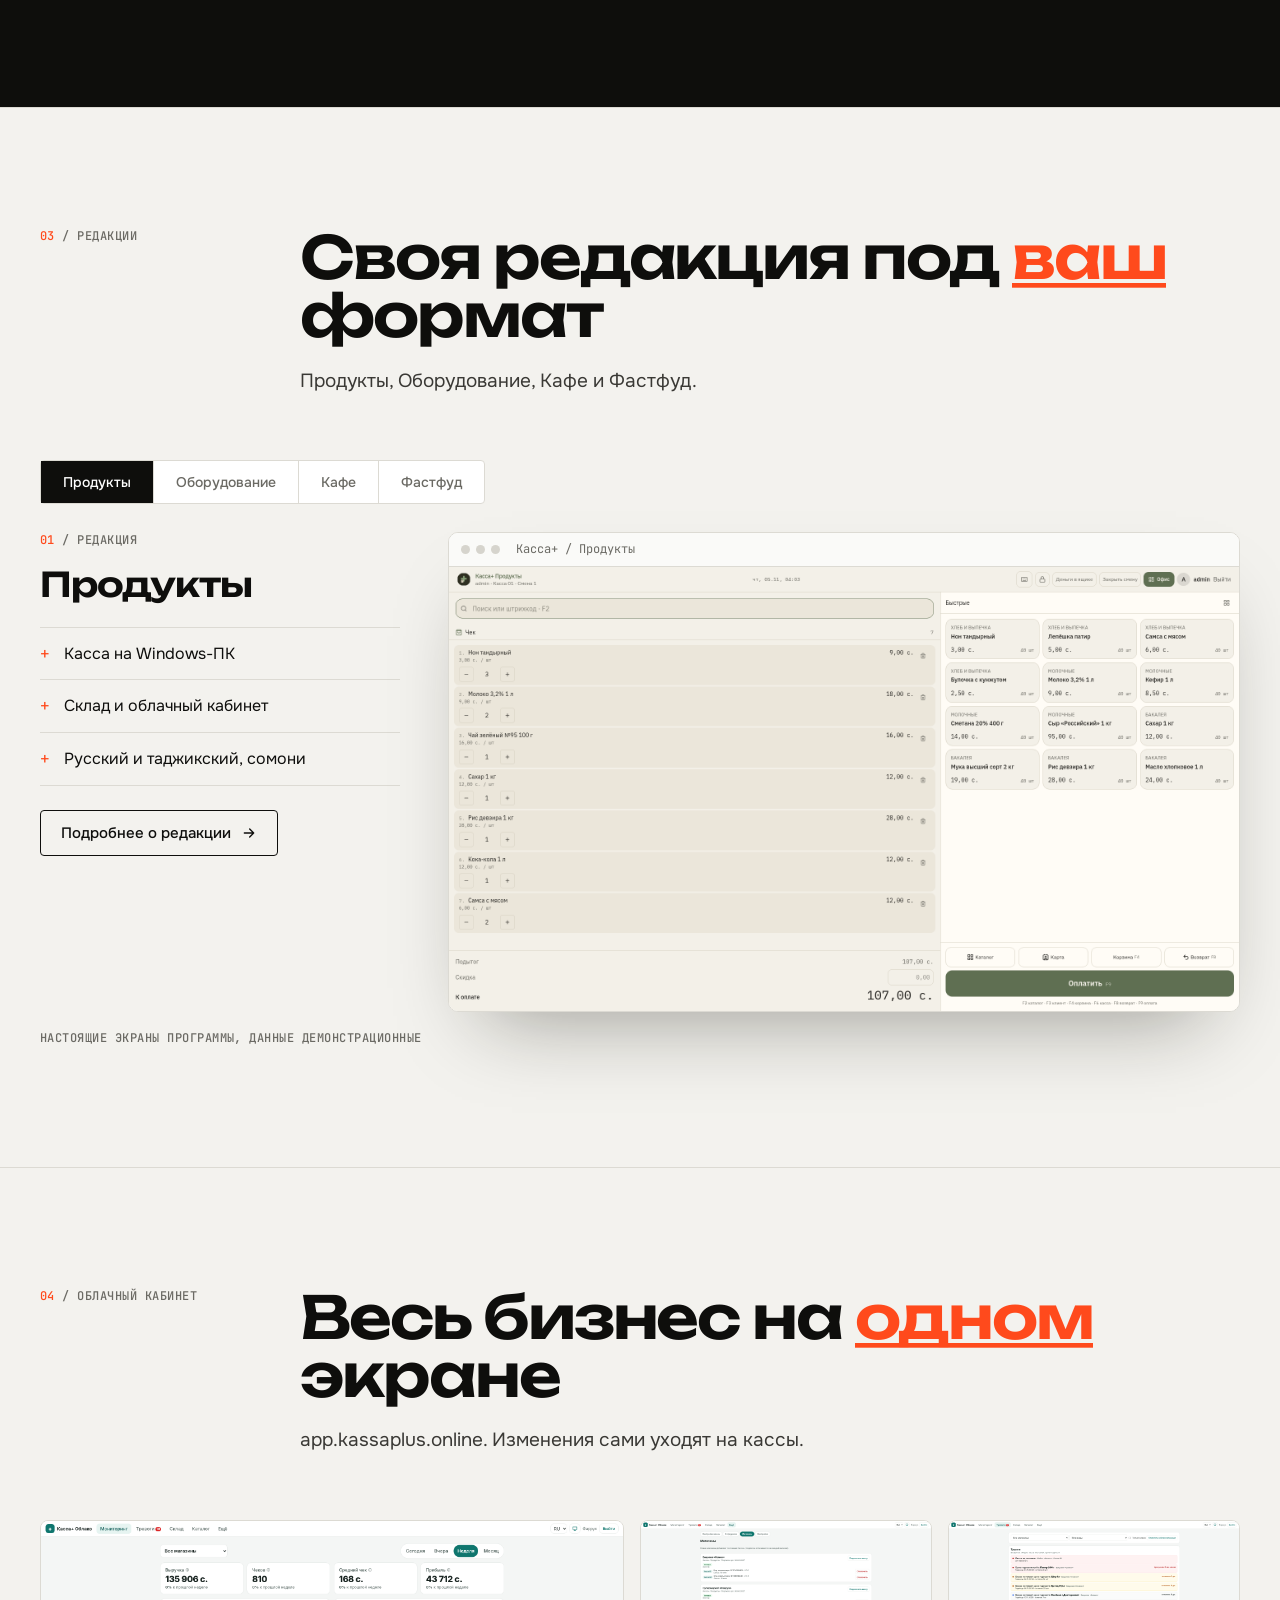
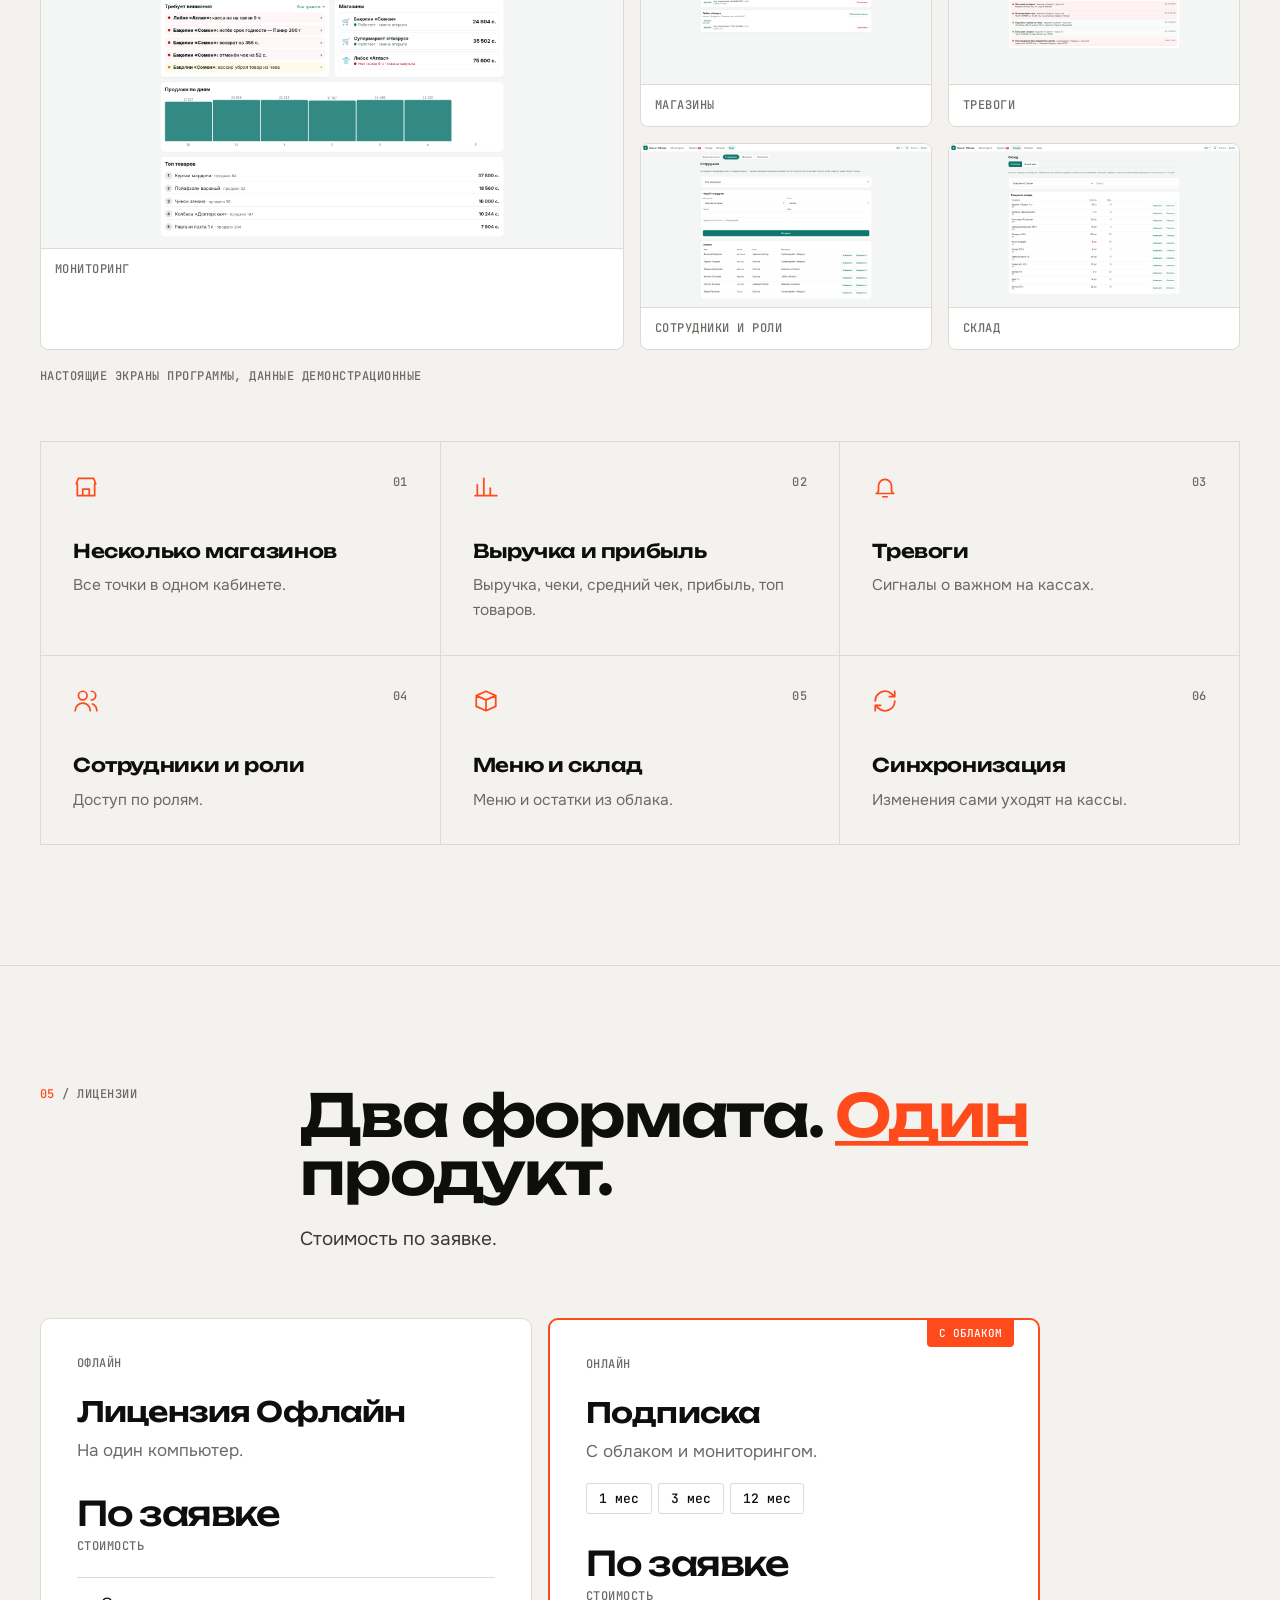
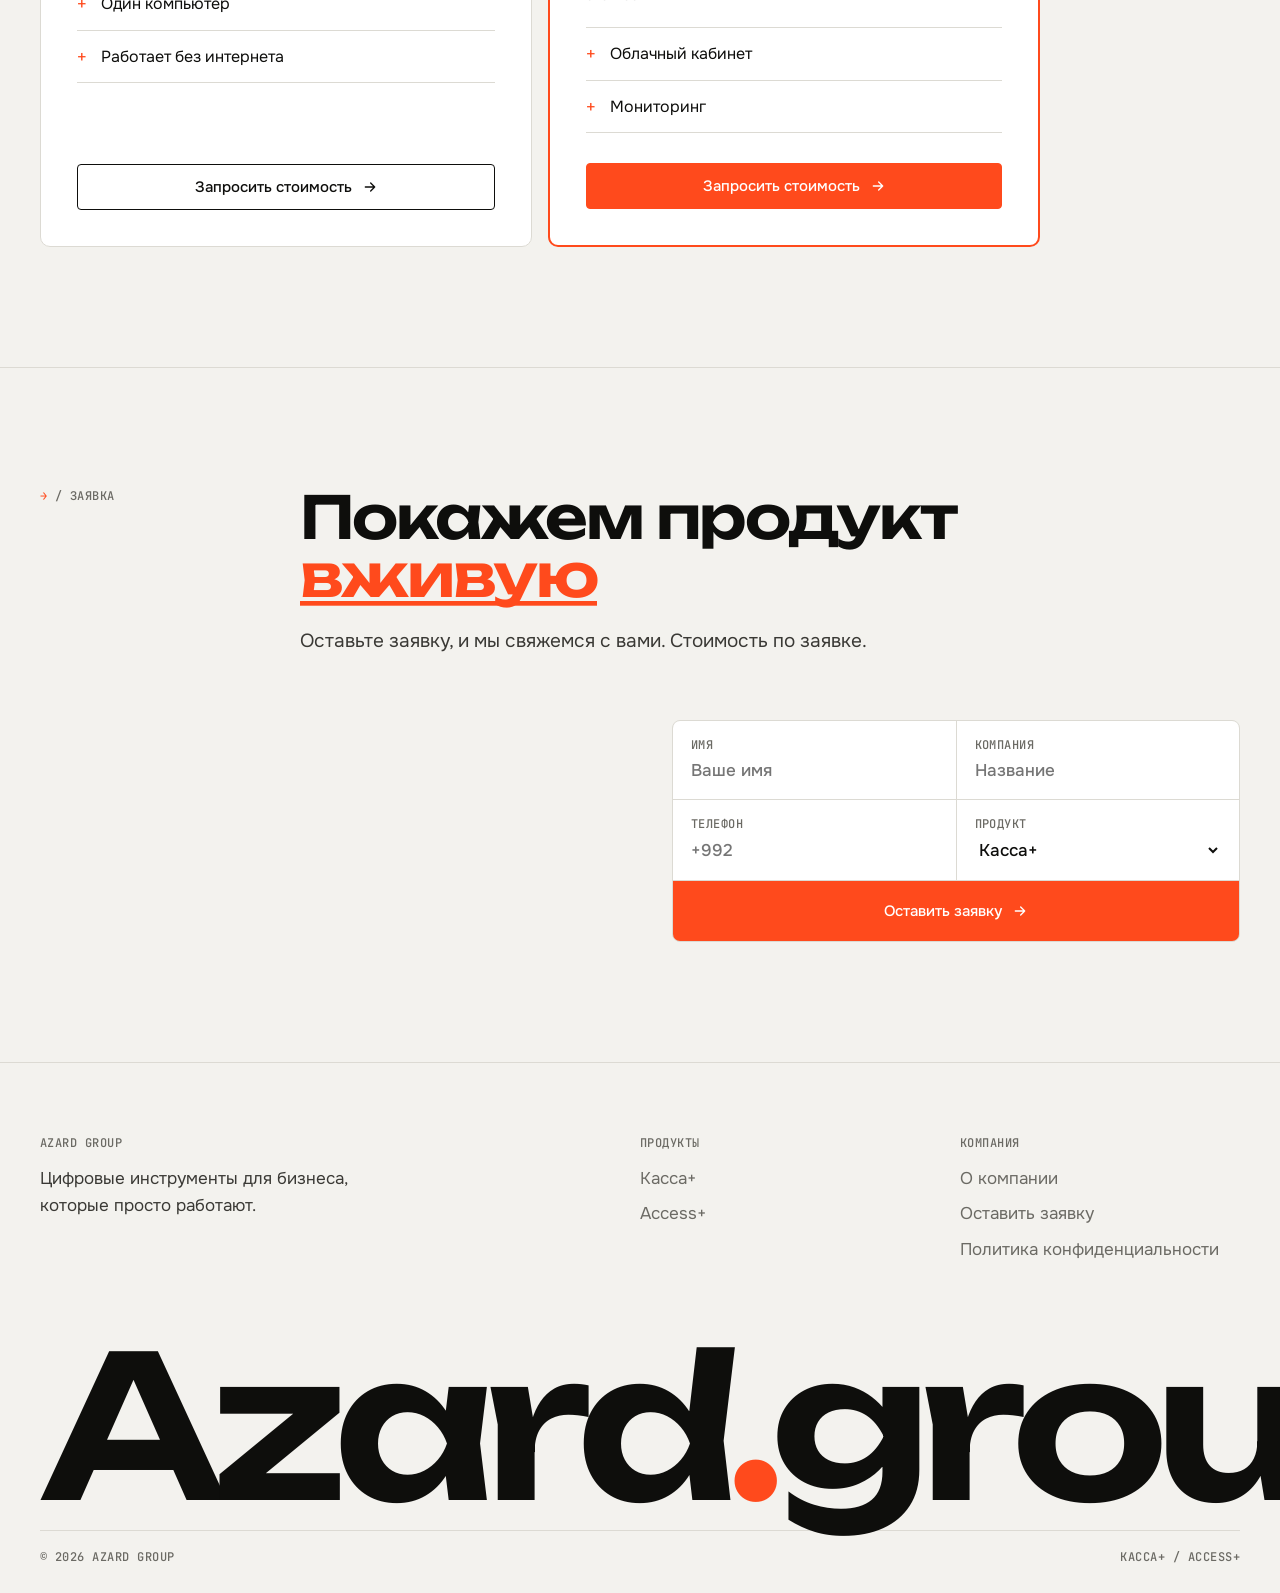
==== commit fbc0e65a: "Kassa+ edition pages, fuller FAQ, admin panel text fix" ====
--- a/index.html
+++ b/index.html
@@ -5,6 +5,6 @@
 <section id="prod"><div class="w"><div class="sh"><div class="mono"><b>01</b> / Продукты</div><div class="rv"><h2 class="h">Два продукта для <em class='ac'>реальной</em> работы</h2></div></div><div class="g g2">
 <a href="kassa.html" class="pc rv"><div class="tx"><span class="mono">Торговля и общепит</span><h3>Касса+</h3><p>Касса, склад и облачный кабинет владельца для магазинов и общепита Таджикистана.</p><span class="arrow">Подробнее <svg viewBox="0 0 24 24" fill="none" stroke="currentColor" stroke-width="2" stroke-linecap="round" stroke-linejoin="round"><path d="M5 12h14M13 6l6 6-6 6"/></svg></span></div><div class="vis"><div class="brw" style=""><div class="bar"><i></i><i></i><i></i><span>Касса+ / Кафе</span></div><img src="assets/pos-cafe-hall.png" alt="Касса+ Кафе: залы и столы" loading="lazy"></div></div></a>
 <a href="access.html" class="pc rv d1"><div class="tx"><span class="mono">Жилые дома</span><h3>Access+</h3><p>Звонок с домофона прямо в телефон для жильцов, УК и операторов домов с домофонами Hikvision.</p><span class="arrow">Подробнее <svg viewBox="0 0 24 24" fill="none" stroke="currentColor" stroke-width="2" stroke-linecap="round" stroke-linejoin="round"><path d="M5 12h14M13 6l6 6-6 6"/></svg></span></div><div class="vis" style="display:flex;justify-content:center"><div class="ph" style="height:520px"><div class="in"><div class="call"><div class="mono" style="color:#ff4a1c">Входящий вызов</div><div style="font:600 22px Unbounded;margin-top:8px;letter-spacing:-.03em">Домофон</div><div style="font-size:13px;color:#9a9890">Панель Hikvision</div><div class="cv"><span>CAM 01</span><b></b></div><div class="bs"><i style="background:#3a3a36"><svg viewBox="0 0 24 24" fill="none" stroke="currentColor" stroke-width="2" stroke-linecap="round" stroke-linejoin="round"><path d="M6 6l12 12M18 6L6 18"/></svg></i><i style="background:#fff;color:#111"><svg viewBox="0 0 24 24" fill="none" stroke="currentColor" stroke-width="2" stroke-linecap="round" stroke-linejoin="round"><path d="M5 21V3h11v18M16 21h3M12 12h.01"/></svg></i><i style="background:#ff4a1c"><svg viewBox="0 0 24 24" fill="none" stroke="currentColor" stroke-width="2" stroke-linecap="round" stroke-linejoin="round"><path d="M5 4h4l2 5-2.5 1.5a11 11 0 0 0 5 5L15 13l5 2v4a2 2 0 0 1-2 2A16 16 0 0 1 3 6a2 2 0 0 1 2-2z"/></svg></i></div></div></div></div></div></a></div></div></section>
-<section class="off"><div class="w"><div class="sh"><div class="mono"><b>02</b> / Офлайн</div><div class="rv"><h2 class="h">Касса не ждёт <em class='ac'>интернет</em></h2><p>Касса продаёт на самом компьютере и синхронизируется с облаком, когда появляется связь.</p></div></div><div class="big rv">Работает<br>без <em class="ac">интернета</em></div><div class="flow rv"><div class="n on">Касса: продажа</div><div class="ln"></div><div class="n">Связь появилась</div><div class="ln"></div><div class="n">Облако</div></div></div></section><section id="ed"><div class="w"><div class="sh"><div class="mono"><b>03</b> / Редакции</div><div class="rv"><h2 class="h">Своя редакция под <em class='ac'>ваш</em> формат</h2><p>Продукты, Оборудование, Кафе и Фастфуд.</p></div></div><div class="tabs"><button class="tab on" data-p="e1">Продукты</button><button class="tab" data-p="e2">Оборудование</button><button class="tab" data-p="e3">Кафе</button><button class="tab" data-p="e4">Фастфуд</button></div><div class="pane on" id="e1"><div><div class="mono"><b>01</b> / Редакция</div><h3 style="margin-top:14px">Продукты</h3><ul class="li"><li>Касса на Windows-ПК</li><li>Склад и облачный кабинет</li><li>Русский и таджикский, сомони</li></ul></div><div class="shot"><div class="brw" style=""><div class="bar"><i></i><i></i><i></i><span>Касса+ / Продукты</span></div><img src="assets/pos-grocery-sale.png" alt="Касса+ Продукты: экран продажи на Windows-ПК" loading="lazy"></div></div></div><div class="pane" id="e2"><div><div class="mono"><b>02</b> / Редакция</div><h3 style="margin-top:14px">Оборудование</h3><ul class="li"><li>Касса на Windows-ПК</li><li>Склад и облачный кабинет</li><li>Работает без интернета</li></ul></div><div class="shot"><div class="brw" style=""><div class="bar"><i></i><i></i><i></i><span>Касса+ / Оборудование</span></div><img src="assets/pos-equipment-sale.png" alt="Касса+ Оборудование: экран продажи" loading="lazy"></div></div></div><div class="pane" id="e3"><div><div class="mono"><b>03</b> / Редакция</div><h3 style="margin-top:14px">Кафе</h3><ul class="li"><li>Залы и столы</li><li>Модификаторы</li><li>Кухонные бегунки и экран кухни</li><li>Разделение счёта</li><li>Техкарты</li></ul></div><div class="shot"><div class="brw" style=""><div class="bar"><i></i><i></i><i></i><span>Касса+ / Кафе</span></div><img src="assets/pos-cafe-hall.png" alt="Касса+ Кафе: залы и столы" loading="lazy"></div></div></div><div class="pane" id="e4"><div><div class="mono"><b>04</b> / Редакция</div><h3 style="margin-top:14px">Фастфуд</h3><ul class="li"><li>Номера заказов</li><li>Заказы здесь, с собой и на доставку</li><li>Статусы кухни</li></ul></div><div class="shot"><div class="brw" style=""><div class="bar"><i></i><i></i><i></i><span>Касса+ / Фастфуд</span></div><img src="assets/pos-fastfood-order.png" alt="Касса+ Фастфуд: заказ с номером" loading="lazy"></div></div></div><p class="mono" style="margin-top:18px">Настоящие экраны программы, данные демонстрационные</p></div></section><section><div class="w"><div class="sh"><div class="mono"><b>04</b> / Облачный кабинет</div><div class="rv"><h2 class="h">Весь бизнес на <em class='ac'>одном</em> экране</h2><p>app.kassaplus.online. Изменения сами уходят на кассы.</p></div></div><div class="gal"><figure class="rv"><img src="assets/cloud-monitoring.png" alt="Облачный кабинет Касса+: мониторинг выручки"><figcaption class="mono">Мониторинг</figcaption></figure><figure class="rv d1"><img src="assets/cloud-shops.png" alt="Облачный кабинет Касса+: несколько магазинов" loading="lazy"><figcaption class="mono">Магазины</figcaption></figure><figure class="rv d2"><img src="assets/cloud-alerts.png" alt="Облачный кабинет Касса+: тревоги" loading="lazy"><figcaption class="mono">Тревоги</figcaption></figure><figure class="rv d3"><img src="assets/cloud-staff.png" alt="Облачный кабинет Касса+: сотрудники и роли" loading="lazy"><figcaption class="mono">Сотрудники и роли</figcaption></figure><figure class="rv d1"><img src="assets/cloud-stock.png" alt="Облачный кабинет Касса+: склад" loading="lazy"><figcaption class="mono">Склад</figcaption></figure></div><p class="mono" style="margin-top:18px">Настоящие экраны программы, данные демонстрационные</p>
+<section class="off"><div class="w"><div class="sh"><div class="mono"><b>02</b> / Офлайн</div><div class="rv"><h2 class="h">Касса не ждёт <em class='ac'>интернет</em></h2><p>Касса продаёт на самом компьютере и синхронизируется с облаком, когда появляется связь.</p></div></div><div class="big rv">Работает<br>без <em class="ac">интернета</em></div><div class="flow rv"><div class="n on">Касса: продажа</div><div class="ln"></div><div class="n">Связь появилась</div><div class="ln"></div><div class="n">Облако</div></div></div></section><section id="ed"><div class="w"><div class="sh"><div class="mono"><b>03</b> / Редакции</div><div class="rv"><h2 class="h">Своя редакция под <em class='ac'>ваш</em> формат</h2><p>Продукты, Оборудование, Кафе и Фастфуд.</p></div></div><div class="tabs"><button class="tab on" data-p="e1">Продукты</button><button class="tab" data-p="e2">Оборудование</button><button class="tab" data-p="e3">Кафе</button><button class="tab" data-p="e4">Фастфуд</button></div><div class="pane on" id="e1"><div><div class="mono"><b>01</b> / Редакция</div><h3 style="margin-top:14px">Продукты</h3><ul class="li"><li>Касса на Windows-ПК</li><li>Склад и облачный кабинет</li><li>Русский и таджикский, сомони</li></ul><div style="margin-top:24px"><a class="bt o" href="kassa-plus/produkty.html">Подробнее о редакции<svg viewBox="0 0 24 24" fill="none" stroke="currentColor" stroke-width="2" stroke-linecap="round" stroke-linejoin="round"><path d="M5 12h14M13 6l6 6-6 6"/></svg></a></div></div><div class="shot"><div class="brw" style=""><div class="bar"><i></i><i></i><i></i><span>Касса+ / Продукты</span></div><img src="assets/pos-grocery-sale.png" alt="Касса+ Продукты: экран продажи на Windows-ПК" loading="lazy"></div></div></div><div class="pane" id="e2"><div><div class="mono"><b>02</b> / Редакция</div><h3 style="margin-top:14px">Оборудование</h3><ul class="li"><li>Касса на Windows-ПК</li><li>Склад и облачный кабинет</li><li>Работает без интернета</li></ul><div style="margin-top:24px"><a class="bt o" href="kassa-plus/oborudovanie.html">Подробнее о редакции<svg viewBox="0 0 24 24" fill="none" stroke="currentColor" stroke-width="2" stroke-linecap="round" stroke-linejoin="round"><path d="M5 12h14M13 6l6 6-6 6"/></svg></a></div></div><div class="shot"><div class="brw" style=""><div class="bar"><i></i><i></i><i></i><span>Касса+ / Оборудование</span></div><img src="assets/pos-equipment-sale.png" alt="Касса+ Оборудование: экран продажи" loading="lazy"></div></div></div><div class="pane" id="e3"><div><div class="mono"><b>03</b> / Редакция</div><h3 style="margin-top:14px">Кафе</h3><ul class="li"><li>Залы и столы</li><li>Модификаторы</li><li>Кухонные бегунки и экран кухни</li><li>Разделение счёта</li><li>Техкарты</li></ul><div style="margin-top:24px"><a class="bt o" href="kassa-plus/kafe.html">Подробнее о редакции<svg viewBox="0 0 24 24" fill="none" stroke="currentColor" stroke-width="2" stroke-linecap="round" stroke-linejoin="round"><path d="M5 12h14M13 6l6 6-6 6"/></svg></a></div></div><div class="shot"><div class="brw" style=""><div class="bar"><i></i><i></i><i></i><span>Касса+ / Кафе</span></div><img src="assets/pos-cafe-hall.png" alt="Касса+ Кафе: залы и столы" loading="lazy"></div></div></div><div class="pane" id="e4"><div><div class="mono"><b>04</b> / Редакция</div><h3 style="margin-top:14px">Фастфуд</h3><ul class="li"><li>Номера заказов</li><li>Заказы здесь, с собой и на доставку</li><li>Статусы кухни</li></ul><div style="margin-top:24px"><a class="bt o" href="kassa-plus/fastfud.html">Подробнее о редакции<svg viewBox="0 0 24 24" fill="none" stroke="currentColor" stroke-width="2" stroke-linecap="round" stroke-linejoin="round"><path d="M5 12h14M13 6l6 6-6 6"/></svg></a></div></div><div class="shot"><div class="brw" style=""><div class="bar"><i></i><i></i><i></i><span>Касса+ / Фастфуд</span></div><img src="assets/pos-fastfood-order.png" alt="Касса+ Фастфуд: заказ с номером" loading="lazy"></div></div></div><p class="mono" style="margin-top:18px">Настоящие экраны программы, данные демонстрационные</p></div></section><section><div class="w"><div class="sh"><div class="mono"><b>04</b> / Облачный кабинет</div><div class="rv"><h2 class="h">Весь бизнес на <em class='ac'>одном</em> экране</h2><p>app.kassaplus.online. Изменения сами уходят на кассы.</p></div></div><div class="gal"><figure class="rv"><img src="assets/cloud-monitoring.png" alt="Облачный кабинет Касса+: мониторинг выручки"><figcaption class="mono">Мониторинг</figcaption></figure><figure class="rv d1"><img src="assets/cloud-shops.png" alt="Облачный кабинет Касса+: несколько магазинов" loading="lazy"><figcaption class="mono">Магазины</figcaption></figure><figure class="rv d2"><img src="assets/cloud-alerts.png" alt="Облачный кабинет Касса+: тревоги" loading="lazy"><figcaption class="mono">Тревоги</figcaption></figure><figure class="rv d3"><img src="assets/cloud-staff.png" alt="Облачный кабинет Касса+: сотрудники и роли" loading="lazy"><figcaption class="mono">Сотрудники и роли</figcaption></figure><figure class="rv d1"><img src="assets/cloud-stock.png" alt="Облачный кабинет Касса+: склад" loading="lazy"><figcaption class="mono">Склад</figcaption></figure></div><p class="mono" style="margin-top:18px">Настоящие экраны программы, данные демонстрационные</p>
 <div class="g g3" style="margin-top:56px"><div class="cell rv "><div style="display:flex;justify-content:space-between"><svg viewBox="0 0 24 24" fill="none" stroke="currentColor" stroke-width="1.6" stroke-linecap="round" stroke-linejoin="round"><path d="M3 9l2-5h14l2 5M4 9v11h16V9M9 20v-6h6v6"/></svg><span class="mono">01</span></div><h3>Несколько магазинов</h3><p>Все точки в одном кабинете.</p></div><div class="cell rv d1"><div style="display:flex;justify-content:space-between"><svg viewBox="0 0 24 24" fill="none" stroke="currentColor" stroke-width="1.6" stroke-linecap="round" stroke-linejoin="round"><path d="M4 20V10M10 20V4M16 20v-7M22 20H2"/></svg><span class="mono">02</span></div><h3>Выручка и прибыль</h3><p>Выручка, чеки, средний чек, прибыль, топ товаров.</p></div><div class="cell rv d2"><div style="display:flex;justify-content:space-between"><svg viewBox="0 0 24 24" fill="none" stroke="currentColor" stroke-width="1.6" stroke-linecap="round" stroke-linejoin="round"><path d="M6 16V11a6 6 0 0 1 12 0v5l2 2H4zM10 21h4"/></svg><span class="mono">03</span></div><h3>Тревоги</h3><p>Сигналы о важном на кассах.</p></div><div class="cell rv "><div style="display:flex;justify-content:space-between"><svg viewBox="0 0 24 24" fill="none" stroke="currentColor" stroke-width="1.6" stroke-linecap="round" stroke-linejoin="round"><path d="M9 11a4 4 0 1 0 0-8 4 4 0 0 0 0 8zM2 21a7 7 0 0 1 14 0M17 3a4 4 0 0 1 0 8M22 21a7 7 0 0 0-4-6.3"/></svg><span class="mono">04</span></div><h3>Сотрудники и роли</h3><p>Доступ по ролям.</p></div><div class="cell rv d1"><div style="display:flex;justify-content:space-between"><svg viewBox="0 0 24 24" fill="none" stroke="currentColor" stroke-width="1.6" stroke-linecap="round" stroke-linejoin="round"><path d="M3 7l9-4 9 4v10l-9 4-9-4zM3 7l9 4 9-4M12 11v10"/></svg><span class="mono">05</span></div><h3>Меню и склад</h3><p>Меню и остатки из облака.</p></div><div class="cell rv d2"><div style="display:flex;justify-content:space-between"><svg viewBox="0 0 24 24" fill="none" stroke="currentColor" stroke-width="1.6" stroke-linecap="round" stroke-linejoin="round"><path d="M21 12a9 9 0 0 1-15 6.7L3 16M3 12a9 9 0 0 1 15-6.7L21 8M21 3v5h-5M3 21v-5h5"/></svg><span class="mono">06</span></div><h3>Синхронизация</h3><p>Изменения сами уходят на кассы.</p></div></div></div></section><section id="lic"><div class="w"><div class="sh"><div class="mono"><b>05</b> / Лицензии</div><div class="rv"><h2 class="h">Два формата. <em class='ac'>Один</em> продукт.</h2><p>Стоимость по заявке.</p></div></div><div class="plans"><div class="plan rv"><span class="mono">Офлайн</span><h3>Лицензия Офлайн</h3><p style="color:var(--m)">На один компьютер.</p><div class="pr">По заявке</div><span class="mono">Стоимость</span><ul class="li" style="margin-bottom:30px"><li>Один компьютер</li><li>Работает без интернета</li></ul><a class="bt o" href="#demo">Запросить стоимость<svg viewBox="0 0 24 24" fill="none" stroke="currentColor" stroke-width="2" stroke-linecap="round" stroke-linejoin="round"><path d="M5 12h14M13 6l6 6-6 6"/></svg></a></div>
 <div class="plan hl rv d1"><span class="flag">С облаком</span><span class="mono">Онлайн</span><h3>Подписка</h3><p style="color:var(--m)">С облаком и мониторингом.</p><div class="per"><span>1 мес</span><span>3 мес</span><span>12 мес</span></div><div class="pr">По заявке</div><span class="mono">Стоимость</span><ul class="li" style="margin-bottom:30px"><li>Облачный кабинет</li><li>Мониторинг</li></ul><a class="bt p" href="#demo">Запросить стоимость<svg viewBox="0 0 24 24" fill="none" stroke="currentColor" stroke-width="2" stroke-linecap="round" stroke-linejoin="round"><path d="M5 12h14M13 6l6 6-6 6"/></svg></a></div></div></div></section><section id="demo"><div class="w"><div class="sh"><div class="mono"><b>→</b> / Заявка</div><div class="rv"><h2 class="h">Покажем продукт <em class='ac'>вживую</em></h2><p>Оставьте заявку, и мы свяжемся с вами. Стоимость по заявке.</p></div></div><div class="fm"><div></div><form class="rv"><label><span class="mono">Имя</span><input required placeholder="Ваше имя"></label><label><span class="mono">Компания</span><input placeholder="Название"></label><label><span class="mono">Телефон</span><input required type="tel" placeholder="+992"></label><label><span class="mono">Продукт</span><select><option>Касса+</option><option>Access+</option></select></label><button class="bt p">Оставить заявку <svg viewBox="0 0 24 24" fill="none" stroke="currentColor" stroke-width="2" stroke-linecap="round" stroke-linejoin="round"><path d="M5 12h14M13 6l6 6-6 6"/></svg></button><div class="ok">Спасибо, заявка принята.</div></form></div></div></section></main><footer><div class="w"><div class="fg"><div><div class="mono" style="margin-bottom:14px">Azard Group</div><p style="max-width:360px;color:#3a3935">Цифровые инструменты для бизнеса, которые просто работают.</p></div><div><div class="mono" style="margin-bottom:10px">Продукты</div><a href="kassa.html">Касса+</a><a href="access.html">Access+</a></div><div><div class="mono" style="margin-bottom:10px">Компания</div><a href="about.html">О компании</a><a href="index.html#demo">Оставить заявку</a><a href="privacy.html">Политика конфиденциальности</a></div></div><div class="wm">Azard<em>.</em>group</div><div class="fb mono"><span>© 2026 Azard Group</span><span>Касса+ / Access+</span></div></div></footer><script src="assets/a.js"></script></body></html>
--- a/assets/s.css
+++ b/assets/s.css
@@ -169,3 +169,4 @@
 .bt{transition:transform .25s,box-shadow .25s}.bt:hover{transform:translateY(-2px);box-shadow:0 10px 24px -12px rgba(255,74,28,.6)}
 .bt svg{transition:transform .25s}.bt:hover svg{transform:translateX(3px)}
 @media(prefers-reduced-motion:reduce){*,*::before,*::after{animation:none!important;transition:none!important}.rv,.hero h1 span{opacity:1!important;transform:none!important;filter:none!important}.ac{background-size:100% .08em!important}}
+@media(max-width:1000px){.hero .hrow[style]{grid-template-columns:1fr!important}.hero .hrow[style]>div:last-child{padding-bottom:40px!important}.hero h1{overflow-wrap:anywhere}}@media(max-width:560px){.hero h1{font-size:30px!important}}
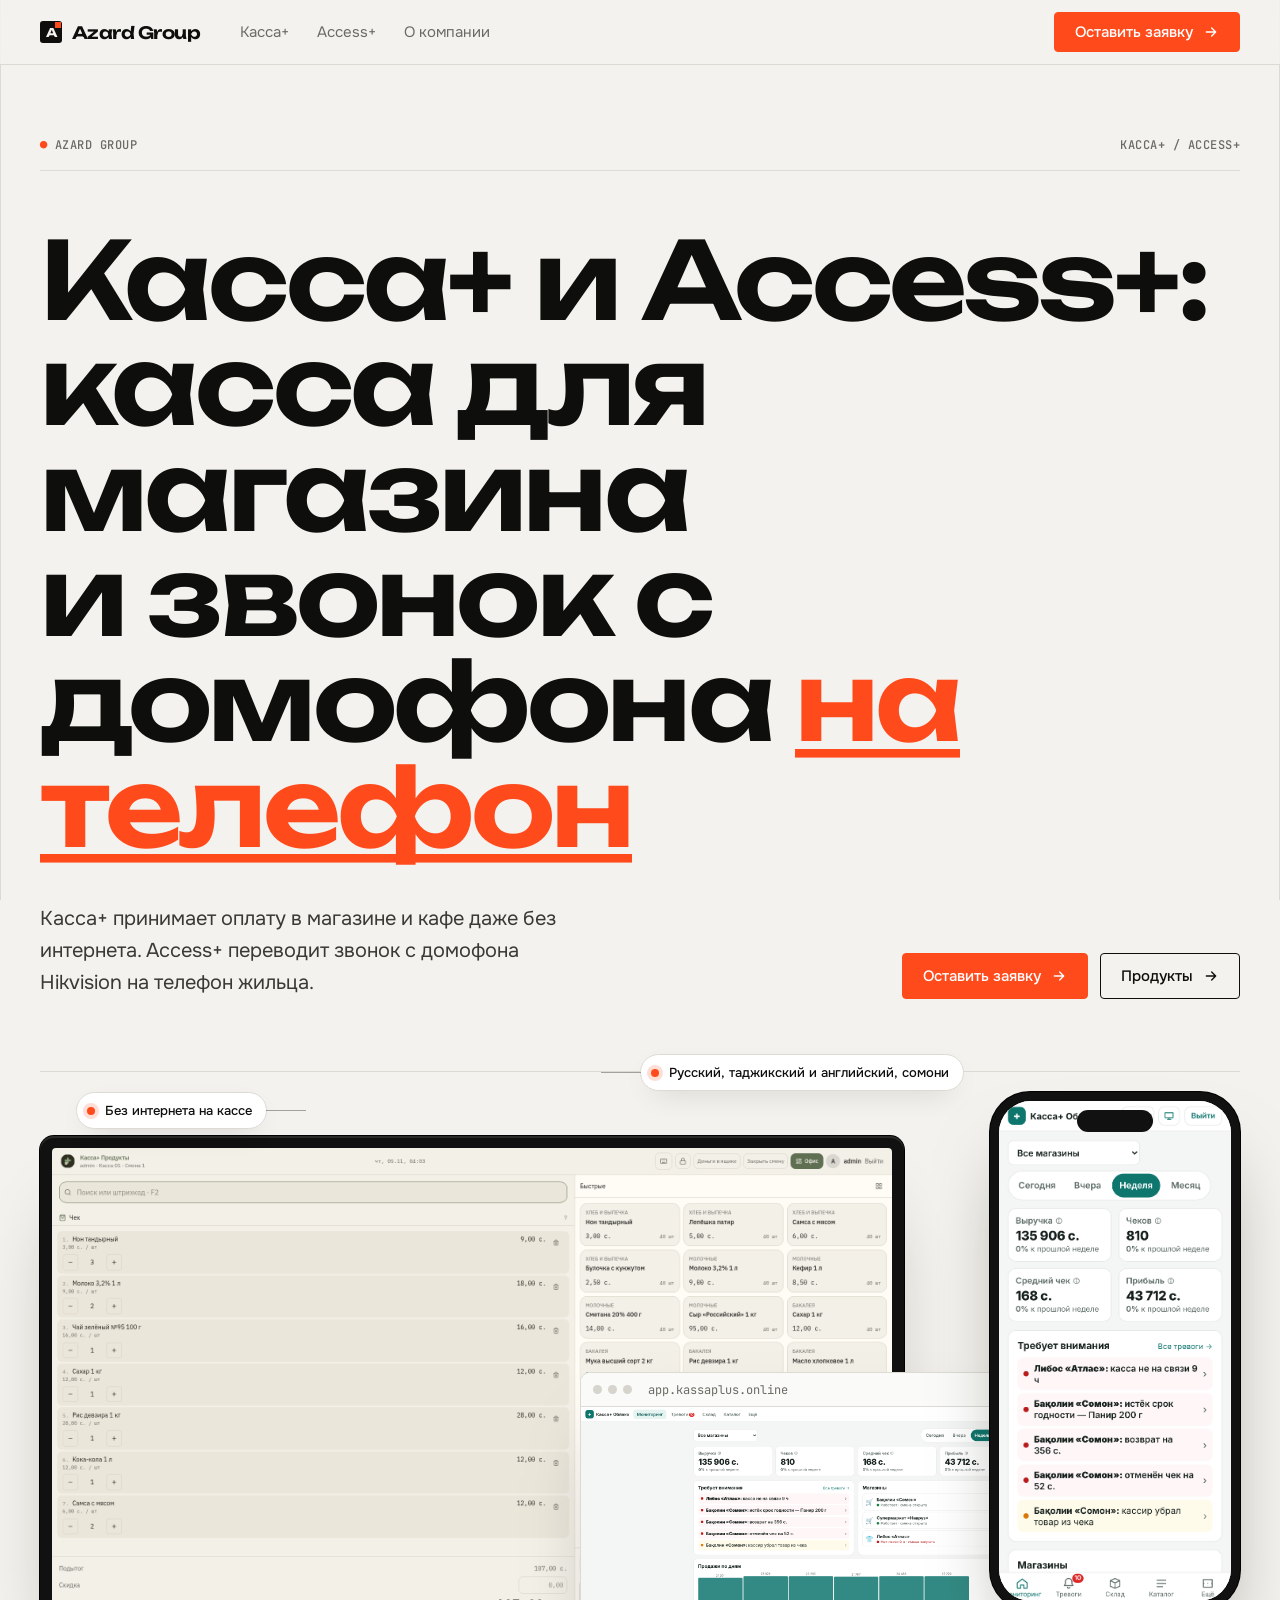
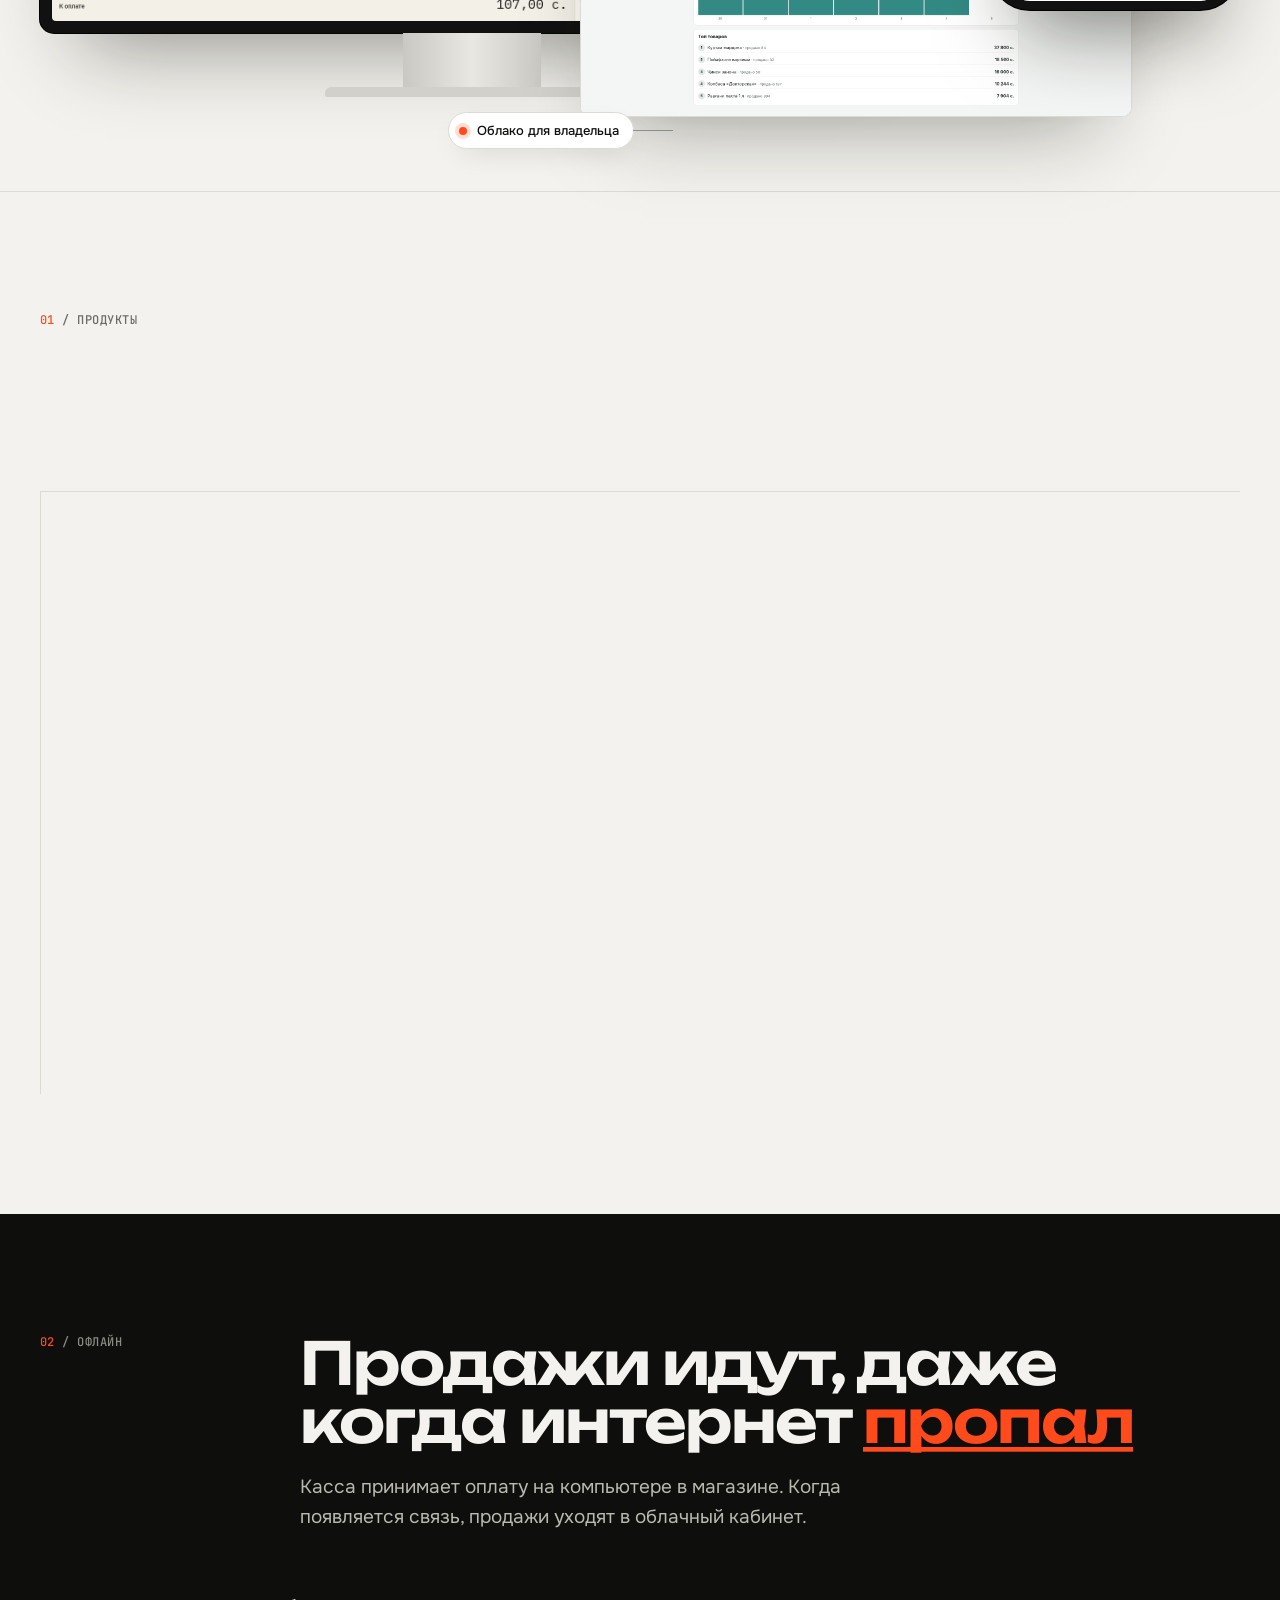
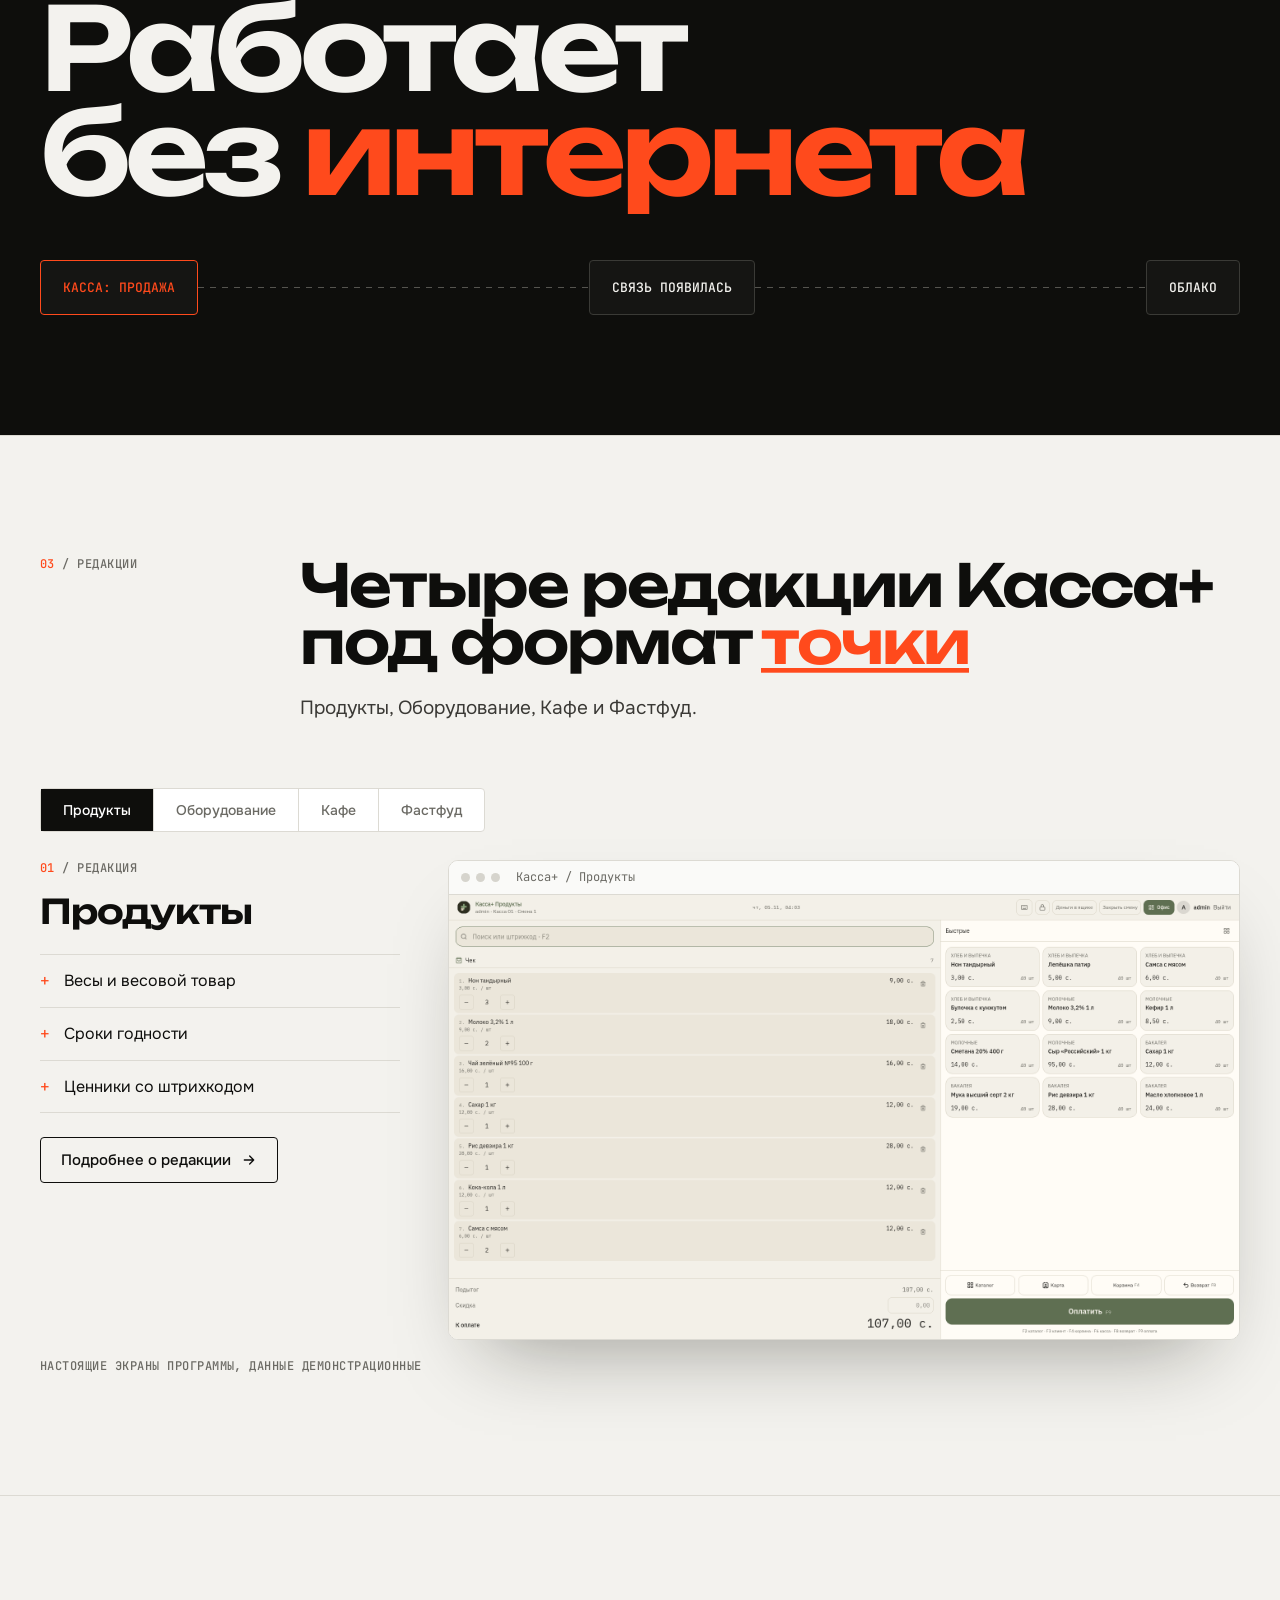
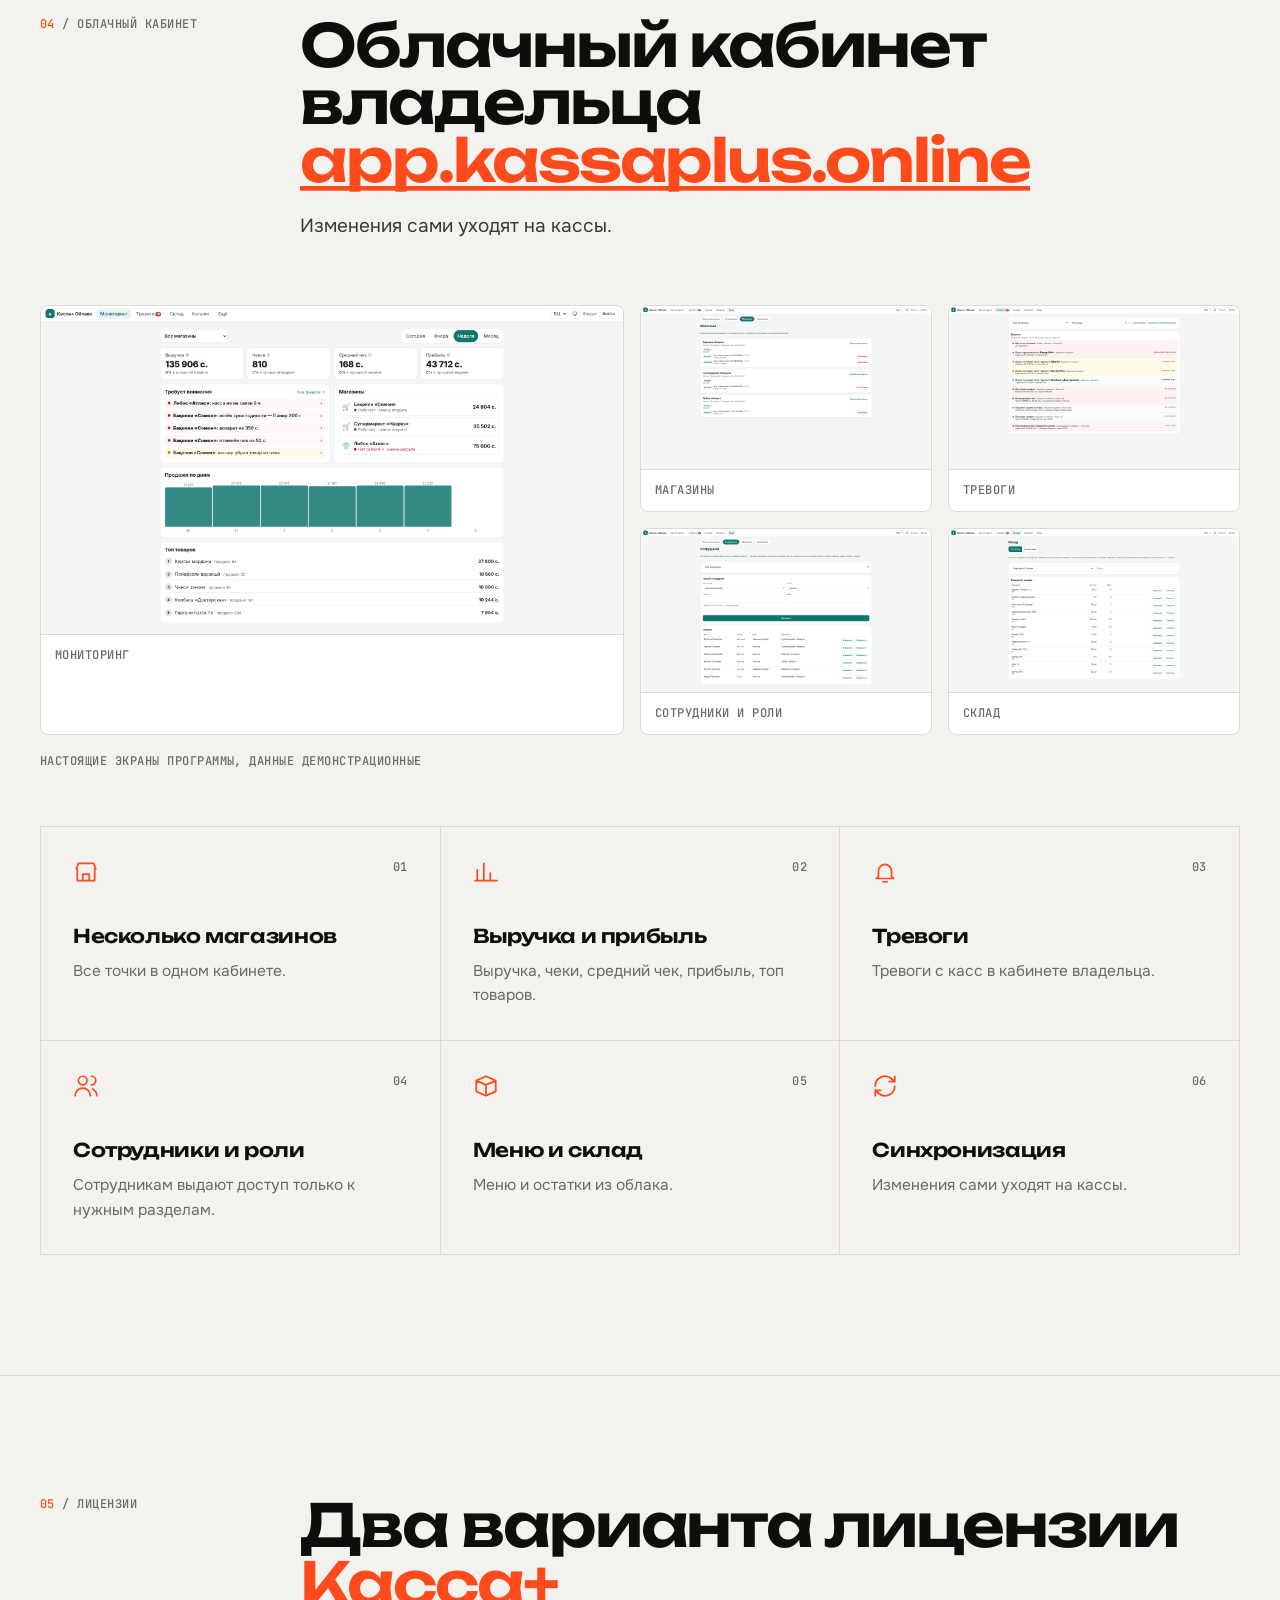
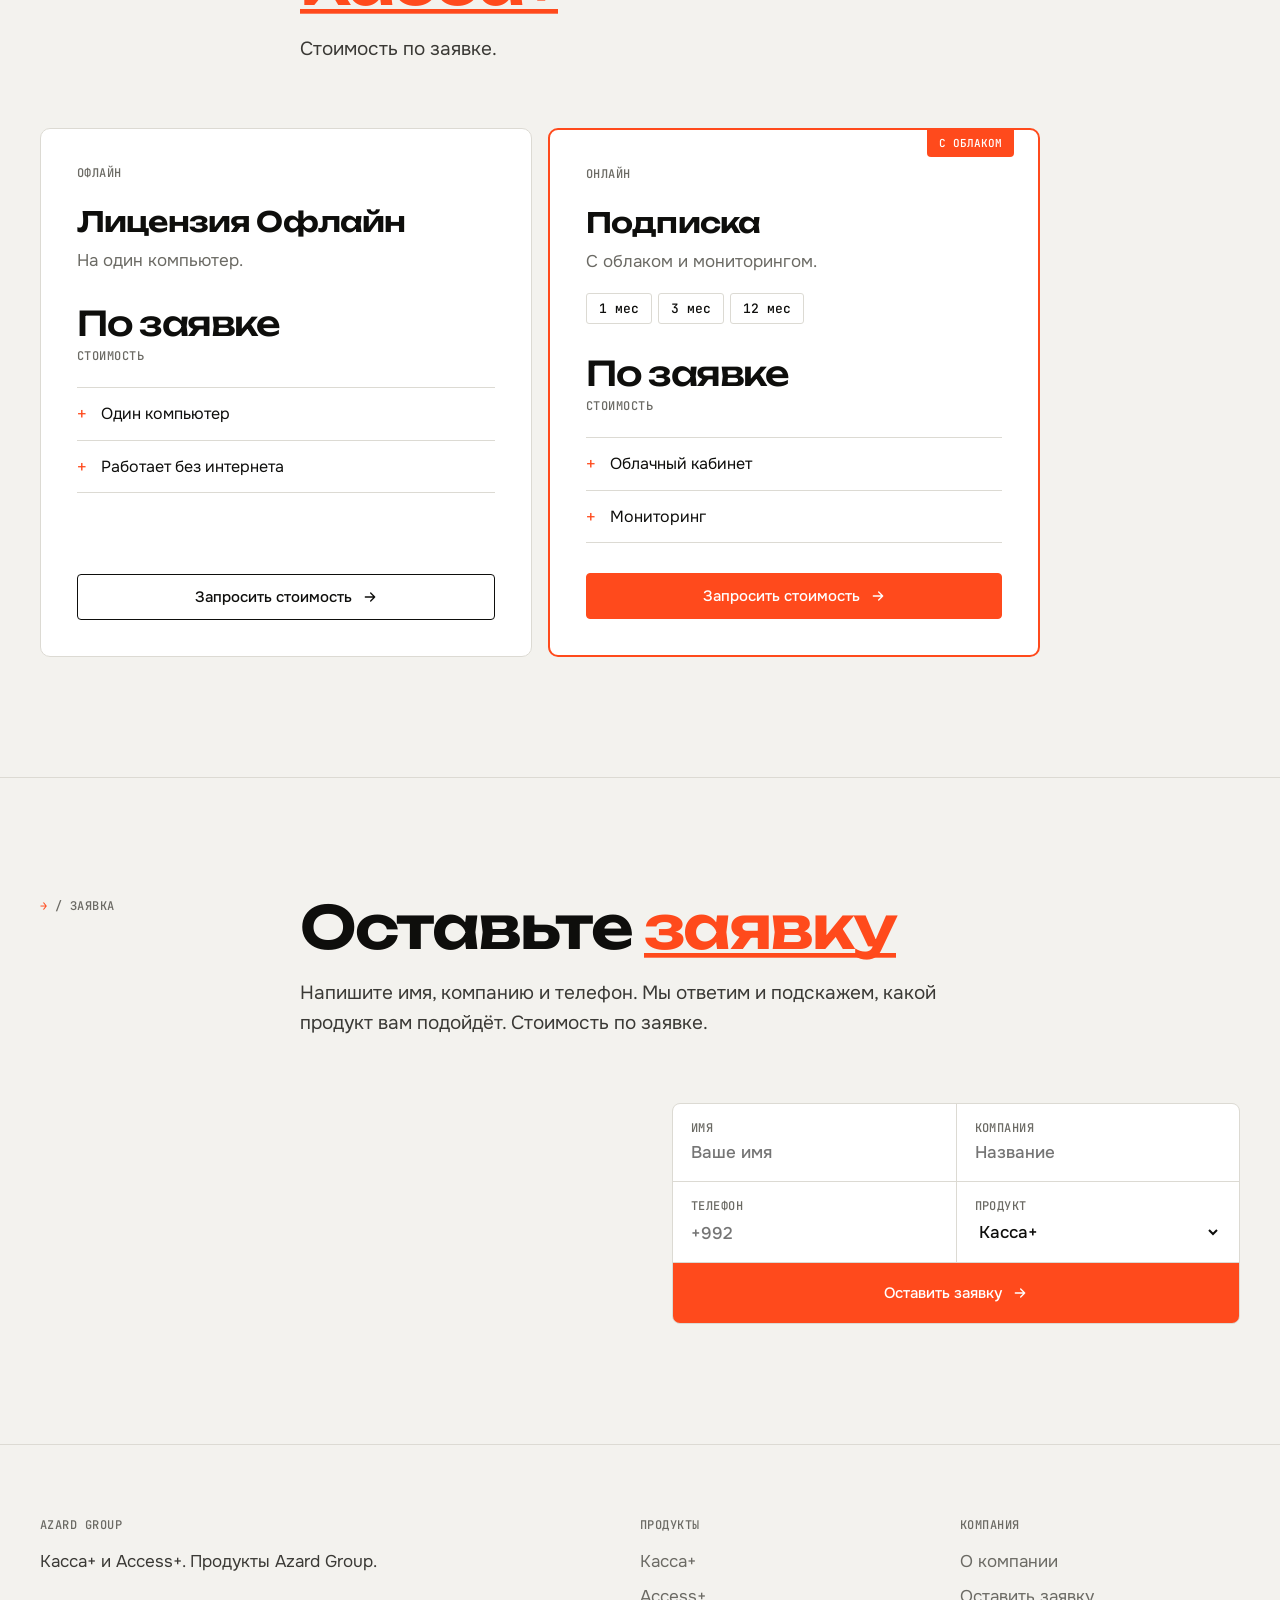
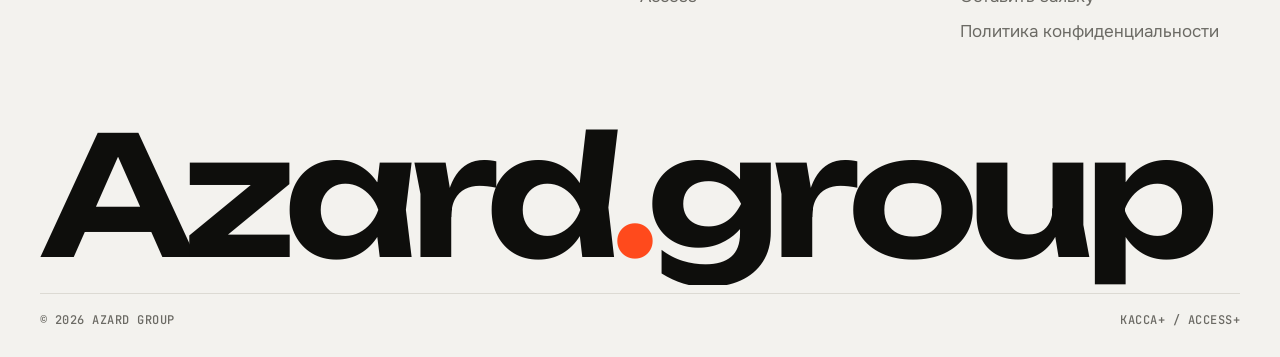
==== commit 0b0f03e5: "Rewrite product copy from copy audit Concrete heroes, edition cards, Access+ UK block, language chip" ====
--- a/index.html
+++ b/index.html
@@ -1,10 +1,10 @@
-<!doctype html><html lang="ru"><head><meta charset="utf-8"><meta name="viewport" content="width=device-width,initial-scale=1"><title>Azard Group: Касса+ и Access+ для бизнеса</title><meta name="description" content="Azard Group: Касса+ для магазинов и общепита и Access+, звонок с домофона Hikvision в телефон."><link rel="canonical" href="https://shonazzzar.github.io/azard-group-site/"><meta property="og:type" content="website"><meta property="og:locale" content="ru_RU"><meta property="og:site_name" content="Azard Group"><meta property="og:title" content="Azard Group: Касса+ и Access+ для бизнеса"><meta property="og:description" content="Azard Group: Касса+ для магазинов и общепита и Access+, звонок с домофона Hikvision в телефон."><meta property="og:url" content="https://shonazzzar.github.io/azard-group-site/"><meta property="og:image" content="https://shonazzzar.github.io/azard-group-site/assets/cloud-monitoring.png"><script type="application/ld+json">{"@context": "https://schema.org", "@graph": [{"@type": "Organization", "@id": "https://shonazzzar.github.io/azard-group-site/#org", "name": "Azard Group", "url": "https://shonazzzar.github.io/azard-group-site/", "description": "Цифровые инструменты для бизнеса, которые просто работают."}, {"@type": "WebSite", "name": "Azard Group", "url": "https://shonazzzar.github.io/azard-group-site/", "inLanguage": "ru", "publisher": {"@id": "https://shonazzzar.github.io/azard-group-site/#org"}}]}</script><link rel="stylesheet" href="assets/s.css"></head><body><div class="rails"><div class="w"></div></div><nav><div class="w"><a href="index.html" class="logo"><i>A</i>Azard Group</a><button class="burg" aria-label="Меню" aria-expanded="false"><i></i><i></i></button><div class="nl"><a href="kassa.html" class="">Касса+</a><a href="access.html" class="">Access+</a><a href="about.html" class="">О компании</a></div><a class="bt p" href="#demo">Оставить заявку<svg viewBox="0 0 24 24" fill="none" stroke="currentColor" stroke-width="2" stroke-linecap="round" stroke-linejoin="round"><path d="M5 12h14M13 6l6 6-6 6"/></svg></a></div></nav><main><header class="hero"><div class="w"><div class="top"><span class="mono"><b>●</b> Azard Group</span><span class="mono">Касса+ / Access+</span></div>
-<h1 class="h rv"><span>Цифровые</span><span>инструменты,</span><span>которые просто <em class="ac">работают</em></span></h1>
-<div class="hrow"><p class="rv d1">Касса+ для магазинов и общепита. Access+ для домов с домофонами Hikvision.</p><div class="ctas rv d2"><a class="bt p" href="#demo">Оставить заявку<svg viewBox="0 0 24 24" fill="none" stroke="currentColor" stroke-width="2" stroke-linecap="round" stroke-linejoin="round"><path d="M5 12h14M13 6l6 6-6 6"/></svg></a><a class="bt o" href="#prod">Продукты<svg viewBox="0 0 24 24" fill="none" stroke="currentColor" stroke-width="2" stroke-linecap="round" stroke-linejoin="round"><path d="M5 12h14M13 6l6 6-6 6"/></svg></a></div></div><div class="stage"><div class="mon rv"><div class="sc"><img src="assets/pos-grocery-sale.png" alt="Касса+ Продукты: экран продажи на Windows-ПК"></div><div class="neck"></div><div class="ft"></div></div><div class="brw rv d2" style=""><div class="bar"><i></i><i></i><i></i><span>app.kassaplus.online</span></div><img src="assets/cloud-monitoring.png" alt="Облачный кабинет Касса+: мониторинг выручки" loading="lazy"></div><div class="rv d3" style="position:absolute;right:0;top:20px"><div class="ph" style="position:static" style=""><div class="in"><img src="assets/cloud-monitoring-mobile.png" alt="Облачный кабинет Касса+ на телефоне"></div></div></div>
-<div class="co l" style="left:3%;top:20px"><i></i>Работает без интернета</div><div class="co r" style="left:50%;top:-18px"><i></i>Русский и таджикский, сомони</div><div class="co l" style="left:34%;top:640px"><i></i>Изменения сами уходят на кассы</div></div></div></header>
-<section id="prod"><div class="w"><div class="sh"><div class="mono"><b>01</b> / Продукты</div><div class="rv"><h2 class="h">Два продукта для <em class='ac'>реальной</em> работы</h2></div></div><div class="g g2">
-<a href="kassa.html" class="pc rv"><div class="tx"><span class="mono">Торговля и общепит</span><h3>Касса+</h3><p>Касса, склад и облачный кабинет владельца для магазинов и общепита Таджикистана.</p><span class="arrow">Подробнее <svg viewBox="0 0 24 24" fill="none" stroke="currentColor" stroke-width="2" stroke-linecap="round" stroke-linejoin="round"><path d="M5 12h14M13 6l6 6-6 6"/></svg></span></div><div class="vis"><div class="brw" style=""><div class="bar"><i></i><i></i><i></i><span>Касса+ / Кафе</span></div><img src="assets/pos-cafe-hall.png" alt="Касса+ Кафе: залы и столы" loading="lazy"></div></div></a>
-<a href="access.html" class="pc rv d1"><div class="tx"><span class="mono">Жилые дома</span><h3>Access+</h3><p>Звонок с домофона прямо в телефон для жильцов, УК и операторов домов с домофонами Hikvision.</p><span class="arrow">Подробнее <svg viewBox="0 0 24 24" fill="none" stroke="currentColor" stroke-width="2" stroke-linecap="round" stroke-linejoin="round"><path d="M5 12h14M13 6l6 6-6 6"/></svg></span></div><div class="vis" style="display:flex;justify-content:center"><div class="ph" style="height:520px"><div class="in"><div class="call"><div class="mono" style="color:#ff4a1c">Входящий вызов</div><div style="font:600 22px Unbounded;margin-top:8px;letter-spacing:-.03em">Домофон</div><div style="font-size:13px;color:#9a9890">Панель Hikvision</div><div class="cv"><span>CAM 01</span><b></b></div><div class="bs"><i style="background:#3a3a36"><svg viewBox="0 0 24 24" fill="none" stroke="currentColor" stroke-width="2" stroke-linecap="round" stroke-linejoin="round"><path d="M6 6l12 12M18 6L6 18"/></svg></i><i style="background:#fff;color:#111"><svg viewBox="0 0 24 24" fill="none" stroke="currentColor" stroke-width="2" stroke-linecap="round" stroke-linejoin="round"><path d="M5 21V3h11v18M16 21h3M12 12h.01"/></svg></i><i style="background:#ff4a1c"><svg viewBox="0 0 24 24" fill="none" stroke="currentColor" stroke-width="2" stroke-linecap="round" stroke-linejoin="round"><path d="M5 4h4l2 5-2.5 1.5a11 11 0 0 0 5 5L15 13l5 2v4a2 2 0 0 1-2 2A16 16 0 0 1 3 6a2 2 0 0 1 2-2z"/></svg></i></div></div></div></div></div></a></div></div></section>
-<section class="off"><div class="w"><div class="sh"><div class="mono"><b>02</b> / Офлайн</div><div class="rv"><h2 class="h">Касса не ждёт <em class='ac'>интернет</em></h2><p>Касса продаёт на самом компьютере и синхронизируется с облаком, когда появляется связь.</p></div></div><div class="big rv">Работает<br>без <em class="ac">интернета</em></div><div class="flow rv"><div class="n on">Касса: продажа</div><div class="ln"></div><div class="n">Связь появилась</div><div class="ln"></div><div class="n">Облако</div></div></div></section><section id="ed"><div class="w"><div class="sh"><div class="mono"><b>03</b> / Редакции</div><div class="rv"><h2 class="h">Своя редакция под <em class='ac'>ваш</em> формат</h2><p>Продукты, Оборудование, Кафе и Фастфуд.</p></div></div><div class="tabs"><button class="tab on" data-p="e1">Продукты</button><button class="tab" data-p="e2">Оборудование</button><button class="tab" data-p="e3">Кафе</button><button class="tab" data-p="e4">Фастфуд</button></div><div class="pane on" id="e1"><div><div class="mono"><b>01</b> / Редакция</div><h3 style="margin-top:14px">Продукты</h3><ul class="li"><li>Касса на Windows-ПК</li><li>Склад и облачный кабинет</li><li>Русский и таджикский, сомони</li></ul><div style="margin-top:24px"><a class="bt o" href="kassa-plus/produkty.html">Подробнее о редакции<svg viewBox="0 0 24 24" fill="none" stroke="currentColor" stroke-width="2" stroke-linecap="round" stroke-linejoin="round"><path d="M5 12h14M13 6l6 6-6 6"/></svg></a></div></div><div class="shot"><div class="brw" style=""><div class="bar"><i></i><i></i><i></i><span>Касса+ / Продукты</span></div><img src="assets/pos-grocery-sale.png" alt="Касса+ Продукты: экран продажи на Windows-ПК" loading="lazy"></div></div></div><div class="pane" id="e2"><div><div class="mono"><b>02</b> / Редакция</div><h3 style="margin-top:14px">Оборудование</h3><ul class="li"><li>Касса на Windows-ПК</li><li>Склад и облачный кабинет</li><li>Работает без интернета</li></ul><div style="margin-top:24px"><a class="bt o" href="kassa-plus/oborudovanie.html">Подробнее о редакции<svg viewBox="0 0 24 24" fill="none" stroke="currentColor" stroke-width="2" stroke-linecap="round" stroke-linejoin="round"><path d="M5 12h14M13 6l6 6-6 6"/></svg></a></div></div><div class="shot"><div class="brw" style=""><div class="bar"><i></i><i></i><i></i><span>Касса+ / Оборудование</span></div><img src="assets/pos-equipment-sale.png" alt="Касса+ Оборудование: экран продажи" loading="lazy"></div></div></div><div class="pane" id="e3"><div><div class="mono"><b>03</b> / Редакция</div><h3 style="margin-top:14px">Кафе</h3><ul class="li"><li>Залы и столы</li><li>Модификаторы</li><li>Кухонные бегунки и экран кухни</li><li>Разделение счёта</li><li>Техкарты</li></ul><div style="margin-top:24px"><a class="bt o" href="kassa-plus/kafe.html">Подробнее о редакции<svg viewBox="0 0 24 24" fill="none" stroke="currentColor" stroke-width="2" stroke-linecap="round" stroke-linejoin="round"><path d="M5 12h14M13 6l6 6-6 6"/></svg></a></div></div><div class="shot"><div class="brw" style=""><div class="bar"><i></i><i></i><i></i><span>Касса+ / Кафе</span></div><img src="assets/pos-cafe-hall.png" alt="Касса+ Кафе: залы и столы" loading="lazy"></div></div></div><div class="pane" id="e4"><div><div class="mono"><b>04</b> / Редакция</div><h3 style="margin-top:14px">Фастфуд</h3><ul class="li"><li>Номера заказов</li><li>Заказы здесь, с собой и на доставку</li><li>Статусы кухни</li></ul><div style="margin-top:24px"><a class="bt o" href="kassa-plus/fastfud.html">Подробнее о редакции<svg viewBox="0 0 24 24" fill="none" stroke="currentColor" stroke-width="2" stroke-linecap="round" stroke-linejoin="round"><path d="M5 12h14M13 6l6 6-6 6"/></svg></a></div></div><div class="shot"><div class="brw" style=""><div class="bar"><i></i><i></i><i></i><span>Касса+ / Фастфуд</span></div><img src="assets/pos-fastfood-order.png" alt="Касса+ Фастфуд: заказ с номером" loading="lazy"></div></div></div><p class="mono" style="margin-top:18px">Настоящие экраны программы, данные демонстрационные</p></div></section><section><div class="w"><div class="sh"><div class="mono"><b>04</b> / Облачный кабинет</div><div class="rv"><h2 class="h">Весь бизнес на <em class='ac'>одном</em> экране</h2><p>app.kassaplus.online. Изменения сами уходят на кассы.</p></div></div><div class="gal"><figure class="rv"><img src="assets/cloud-monitoring.png" alt="Облачный кабинет Касса+: мониторинг выручки"><figcaption class="mono">Мониторинг</figcaption></figure><figure class="rv d1"><img src="assets/cloud-shops.png" alt="Облачный кабинет Касса+: несколько магазинов" loading="lazy"><figcaption class="mono">Магазины</figcaption></figure><figure class="rv d2"><img src="assets/cloud-alerts.png" alt="Облачный кабинет Касса+: тревоги" loading="lazy"><figcaption class="mono">Тревоги</figcaption></figure><figure class="rv d3"><img src="assets/cloud-staff.png" alt="Облачный кабинет Касса+: сотрудники и роли" loading="lazy"><figcaption class="mono">Сотрудники и роли</figcaption></figure><figure class="rv d1"><img src="assets/cloud-stock.png" alt="Облачный кабинет Касса+: склад" loading="lazy"><figcaption class="mono">Склад</figcaption></figure></div><p class="mono" style="margin-top:18px">Настоящие экраны программы, данные демонстрационные</p>
-<div class="g g3" style="margin-top:56px"><div class="cell rv "><div style="display:flex;justify-content:space-between"><svg viewBox="0 0 24 24" fill="none" stroke="currentColor" stroke-width="1.6" stroke-linecap="round" stroke-linejoin="round"><path d="M3 9l2-5h14l2 5M4 9v11h16V9M9 20v-6h6v6"/></svg><span class="mono">01</span></div><h3>Несколько магазинов</h3><p>Все точки в одном кабинете.</p></div><div class="cell rv d1"><div style="display:flex;justify-content:space-between"><svg viewBox="0 0 24 24" fill="none" stroke="currentColor" stroke-width="1.6" stroke-linecap="round" stroke-linejoin="round"><path d="M4 20V10M10 20V4M16 20v-7M22 20H2"/></svg><span class="mono">02</span></div><h3>Выручка и прибыль</h3><p>Выручка, чеки, средний чек, прибыль, топ товаров.</p></div><div class="cell rv d2"><div style="display:flex;justify-content:space-between"><svg viewBox="0 0 24 24" fill="none" stroke="currentColor" stroke-width="1.6" stroke-linecap="round" stroke-linejoin="round"><path d="M6 16V11a6 6 0 0 1 12 0v5l2 2H4zM10 21h4"/></svg><span class="mono">03</span></div><h3>Тревоги</h3><p>Сигналы о важном на кассах.</p></div><div class="cell rv "><div style="display:flex;justify-content:space-between"><svg viewBox="0 0 24 24" fill="none" stroke="currentColor" stroke-width="1.6" stroke-linecap="round" stroke-linejoin="round"><path d="M9 11a4 4 0 1 0 0-8 4 4 0 0 0 0 8zM2 21a7 7 0 0 1 14 0M17 3a4 4 0 0 1 0 8M22 21a7 7 0 0 0-4-6.3"/></svg><span class="mono">04</span></div><h3>Сотрудники и роли</h3><p>Доступ по ролям.</p></div><div class="cell rv d1"><div style="display:flex;justify-content:space-between"><svg viewBox="0 0 24 24" fill="none" stroke="currentColor" stroke-width="1.6" stroke-linecap="round" stroke-linejoin="round"><path d="M3 7l9-4 9 4v10l-9 4-9-4zM3 7l9 4 9-4M12 11v10"/></svg><span class="mono">05</span></div><h3>Меню и склад</h3><p>Меню и остатки из облака.</p></div><div class="cell rv d2"><div style="display:flex;justify-content:space-between"><svg viewBox="0 0 24 24" fill="none" stroke="currentColor" stroke-width="1.6" stroke-linecap="round" stroke-linejoin="round"><path d="M21 12a9 9 0 0 1-15 6.7L3 16M3 12a9 9 0 0 1 15-6.7L21 8M21 3v5h-5M3 21v-5h5"/></svg><span class="mono">06</span></div><h3>Синхронизация</h3><p>Изменения сами уходят на кассы.</p></div></div></div></section><section id="lic"><div class="w"><div class="sh"><div class="mono"><b>05</b> / Лицензии</div><div class="rv"><h2 class="h">Два формата. <em class='ac'>Один</em> продукт.</h2><p>Стоимость по заявке.</p></div></div><div class="plans"><div class="plan rv"><span class="mono">Офлайн</span><h3>Лицензия Офлайн</h3><p style="color:var(--m)">На один компьютер.</p><div class="pr">По заявке</div><span class="mono">Стоимость</span><ul class="li" style="margin-bottom:30px"><li>Один компьютер</li><li>Работает без интернета</li></ul><a class="bt o" href="#demo">Запросить стоимость<svg viewBox="0 0 24 24" fill="none" stroke="currentColor" stroke-width="2" stroke-linecap="round" stroke-linejoin="round"><path d="M5 12h14M13 6l6 6-6 6"/></svg></a></div>
-<div class="plan hl rv d1"><span class="flag">С облаком</span><span class="mono">Онлайн</span><h3>Подписка</h3><p style="color:var(--m)">С облаком и мониторингом.</p><div class="per"><span>1 мес</span><span>3 мес</span><span>12 мес</span></div><div class="pr">По заявке</div><span class="mono">Стоимость</span><ul class="li" style="margin-bottom:30px"><li>Облачный кабинет</li><li>Мониторинг</li></ul><a class="bt p" href="#demo">Запросить стоимость<svg viewBox="0 0 24 24" fill="none" stroke="currentColor" stroke-width="2" stroke-linecap="round" stroke-linejoin="round"><path d="M5 12h14M13 6l6 6-6 6"/></svg></a></div></div></div></section><section id="demo"><div class="w"><div class="sh"><div class="mono"><b>→</b> / Заявка</div><div class="rv"><h2 class="h">Покажем продукт <em class='ac'>вживую</em></h2><p>Оставьте заявку, и мы свяжемся с вами. Стоимость по заявке.</p></div></div><div class="fm"><div></div><form class="rv"><label><span class="mono">Имя</span><input required placeholder="Ваше имя"></label><label><span class="mono">Компания</span><input placeholder="Название"></label><label><span class="mono">Телефон</span><input required type="tel" placeholder="+992"></label><label><span class="mono">Продукт</span><select><option>Касса+</option><option>Access+</option></select></label><button class="bt p">Оставить заявку <svg viewBox="0 0 24 24" fill="none" stroke="currentColor" stroke-width="2" stroke-linecap="round" stroke-linejoin="round"><path d="M5 12h14M13 6l6 6-6 6"/></svg></button><div class="ok">Спасибо, заявка принята.</div></form></div></div></section></main><footer><div class="w"><div class="fg"><div><div class="mono" style="margin-bottom:14px">Azard Group</div><p style="max-width:360px;color:#3a3935">Цифровые инструменты для бизнеса, которые просто работают.</p></div><div><div class="mono" style="margin-bottom:10px">Продукты</div><a href="kassa.html">Касса+</a><a href="access.html">Access+</a></div><div><div class="mono" style="margin-bottom:10px">Компания</div><a href="about.html">О компании</a><a href="index.html#demo">Оставить заявку</a><a href="privacy.html">Политика конфиденциальности</a></div></div><div class="wm">Azard<em>.</em>group</div><div class="fb mono"><span>© 2026 Azard Group</span><span>Касса+ / Access+</span></div></div></footer><script src="assets/a.js"></script></body></html>+<!doctype html><html lang="ru"><head><meta charset="utf-8"><meta name="viewport" content="width=device-width,initial-scale=1"><title>Azard Group: Касса+ и Access+</title><meta name="description" content="Azard Group: Касса+ принимает оплату в магазине и кафе даже без интернета. Access+ переводит звонок с домофона Hikvision на телефон жильца."><link rel="canonical" href="https://shonazzzar.github.io/azard-group-site/"><meta property="og:type" content="website"><meta property="og:locale" content="ru_RU"><meta property="og:site_name" content="Azard Group"><meta property="og:title" content="Azard Group: Касса+ и Access+"><meta property="og:description" content="Azard Group: Касса+ принимает оплату в магазине и кафе даже без интернета. Access+ переводит звонок с домофона Hikvision на телефон жильца."><meta property="og:url" content="https://shonazzzar.github.io/azard-group-site/"><meta property="og:image" content="https://shonazzzar.github.io/azard-group-site/assets/cloud-monitoring.png"><script type="application/ld+json">{"@context": "https://schema.org", "@graph": [{"@type": "Organization", "@id": "https://shonazzzar.github.io/azard-group-site/#org", "name": "Azard Group", "url": "https://shonazzzar.github.io/azard-group-site/", "description": "Касса+ для магазинов и кафе и Access+ для домов с домофонами Hikvision."}, {"@type": "WebSite", "name": "Azard Group", "url": "https://shonazzzar.github.io/azard-group-site/", "inLanguage": "ru", "publisher": {"@id": "https://shonazzzar.github.io/azard-group-site/#org"}}]}</script><link rel="stylesheet" href="assets/s.css"></head><body><div class="rails"><div class="w"></div></div><nav><div class="w"><a href="index.html" class="logo"><i>A</i>Azard Group</a><button class="burg" aria-label="Меню" aria-expanded="false"><i></i><i></i></button><div class="nl"><a href="kassa.html" class="">Касса+</a><a href="access.html" class="">Access+</a><a href="about.html" class="">О компании</a></div><a class="bt p" href="#demo">Оставить заявку<svg viewBox="0 0 24 24" fill="none" stroke="currentColor" stroke-width="2" stroke-linecap="round" stroke-linejoin="round"><path d="M5 12h14M13 6l6 6-6 6"/></svg></a></div></nav><main><header class="hero"><div class="w"><div class="top"><span class="mono"><b>●</b> Azard Group</span><span class="mono">Касса+ / Access+</span></div>
+<h1 class="h rv"><span>Касса+ и Access+:</span><span>касса для магазина</span><span>и звонок с домофона <em class="ac">на телефон</em></span></h1>
+<div class="hrow"><p class="rv d1">Касса+ принимает оплату в магазине и кафе даже без интернета. Access+ переводит звонок с домофона Hikvision на телефон жильца.</p><div class="ctas rv d2"><a class="bt p" href="#demo">Оставить заявку<svg viewBox="0 0 24 24" fill="none" stroke="currentColor" stroke-width="2" stroke-linecap="round" stroke-linejoin="round"><path d="M5 12h14M13 6l6 6-6 6"/></svg></a><a class="bt o" href="#prod">Продукты<svg viewBox="0 0 24 24" fill="none" stroke="currentColor" stroke-width="2" stroke-linecap="round" stroke-linejoin="round"><path d="M5 12h14M13 6l6 6-6 6"/></svg></a></div></div><div class="stage"><div class="mon rv"><div class="sc"><img src="assets/pos-grocery-sale.png" alt="Касса+ Продукты: экран продажи на Windows-ПК"></div><div class="neck"></div><div class="ft"></div></div><div class="brw rv d2" style=""><div class="bar"><i></i><i></i><i></i><span>app.kassaplus.online</span></div><img src="assets/cloud-monitoring.png" alt="Облачный кабинет Касса+: мониторинг выручки" loading="lazy"></div><div class="rv d3" style="position:absolute;right:0;top:20px"><div class="ph" style="position:static" style=""><div class="in"><img src="assets/cloud-monitoring-mobile.png" alt="Облачный кабинет Касса+ на телефоне"></div></div></div>
+<div class="co l" style="left:3%;top:20px"><i></i>Без интернета на кассе</div><div class="co r" style="left:50%;top:-18px"><i></i>Русский, таджикский и английский, сомони</div><div class="co l" style="left:34%;top:640px"><i></i>Облако для владельца</div></div></div></header>
+<section id="prod"><div class="w"><div class="sh"><div class="mono"><b>01</b> / Продукты</div><div class="rv"><h2 class="h">Два продукта <em class='ac'>Azard Group</em></h2></div></div><div class="g g2">
+<a href="kassa.html" class="pc rv"><div class="tx"><span class="mono">Магазины и кафе</span><h3>Касса+</h3><p>Кассовая программа для магазинов и кафе Таджикистана. Продажи на Windows-ПК без интернета, склад и облачный кабинет владельца.</p><span class="arrow">Подробнее <svg viewBox="0 0 24 24" fill="none" stroke="currentColor" stroke-width="2" stroke-linecap="round" stroke-linejoin="round"><path d="M5 12h14M13 6l6 6-6 6"/></svg></span></div><div class="vis"><div class="brw" style=""><div class="bar"><i></i><i></i><i></i><span>Касса+ / Кафе</span></div><img src="assets/pos-cafe-hall.png" alt="Касса+ Кафе: залы и столы" loading="lazy"></div></div></a>
+<a href="access.html" class="pc rv d1"><div class="tx"><span class="mono">Жилые дома</span><h3>Access+</h3><p>Если дома никто не взял трубку, через 30 секунд звонок с панели Hikvision приходит в приложение на Android.</p><span class="arrow">Подробнее <svg viewBox="0 0 24 24" fill="none" stroke="currentColor" stroke-width="2" stroke-linecap="round" stroke-linejoin="round"><path d="M5 12h14M13 6l6 6-6 6"/></svg></span></div><div class="vis" style="display:flex;justify-content:center"><div class="ph" style="height:520px"><div class="in"><div class="call"><div class="mono" style="color:#ff4a1c">Входящий вызов</div><div style="font:600 22px Unbounded;margin-top:8px;letter-spacing:-.03em">Домофон</div><div style="font-size:13px;color:#9a9890">Панель Hikvision</div><div class="cv"><span>CAM 01</span><b></b></div><div class="bs"><i style="background:#3a3a36"><svg viewBox="0 0 24 24" fill="none" stroke="currentColor" stroke-width="2" stroke-linecap="round" stroke-linejoin="round"><path d="M6 6l12 12M18 6L6 18"/></svg></i><i style="background:#fff;color:#111"><svg viewBox="0 0 24 24" fill="none" stroke="currentColor" stroke-width="2" stroke-linecap="round" stroke-linejoin="round"><path d="M5 21V3h11v18M16 21h3M12 12h.01"/></svg></i><i style="background:#ff4a1c"><svg viewBox="0 0 24 24" fill="none" stroke="currentColor" stroke-width="2" stroke-linecap="round" stroke-linejoin="round"><path d="M5 4h4l2 5-2.5 1.5a11 11 0 0 0 5 5L15 13l5 2v4a2 2 0 0 1-2 2A16 16 0 0 1 3 6a2 2 0 0 1 2-2z"/></svg></i></div></div></div></div></div></a></div></div></section>
+<section class="off"><div class="w"><div class="sh"><div class="mono"><b>02</b> / Офлайн</div><div class="rv"><h2 class="h">Продажи идут, даже когда интернет <em class='ac'>пропал</em></h2><p>Касса принимает оплату на компьютере в магазине. Когда появляется связь, продажи уходят в облачный кабинет.</p></div></div><div class="big rv">Работает<br>без <em class="ac">интернета</em></div><div class="flow rv"><div class="n on">Касса: продажа</div><div class="ln"></div><div class="n">Связь появилась</div><div class="ln"></div><div class="n">Облако</div></div></div></section><section id="ed"><div class="w"><div class="sh"><div class="mono"><b>03</b> / Редакции</div><div class="rv"><h2 class="h">Четыре редакции Касса+ под формат <em class='ac'>точки</em></h2><p>Продукты, Оборудование, Кафе и Фастфуд.</p></div></div><div class="tabs"><button class="tab on" data-p="e1">Продукты</button><button class="tab" data-p="e2">Оборудование</button><button class="tab" data-p="e3">Кафе</button><button class="tab" data-p="e4">Фастфуд</button></div><div class="pane on" id="e1"><div><div class="mono"><b>01</b> / Редакция</div><h3 style="margin-top:14px">Продукты</h3><ul class="li"><li>Весы и весовой товар</li><li>Сроки годности</li><li>Ценники со штрихкодом</li></ul><div style="margin-top:24px"><a class="bt o" href="kassa-plus/produkty.html">Подробнее о редакции<svg viewBox="0 0 24 24" fill="none" stroke="currentColor" stroke-width="2" stroke-linecap="round" stroke-linejoin="round"><path d="M5 12h14M13 6l6 6-6 6"/></svg></a></div></div><div class="shot"><div class="brw" style=""><div class="bar"><i></i><i></i><i></i><span>Касса+ / Продукты</span></div><img src="assets/pos-grocery-sale.png" alt="Касса+ Продукты: экран продажи на Windows-ПК" loading="lazy"></div></div></div><div class="pane" id="e2"><div><div class="mono"><b>02</b> / Редакция</div><h3 style="margin-top:14px">Оборудование</h3><ul class="li"><li>Товары и услуги на одной кассе</li><li>Сметы с оплатой на месте</li><li>Учёт монтажников</li></ul><div style="margin-top:24px"><a class="bt o" href="kassa-plus/oborudovanie.html">Подробнее о редакции<svg viewBox="0 0 24 24" fill="none" stroke="currentColor" stroke-width="2" stroke-linecap="round" stroke-linejoin="round"><path d="M5 12h14M13 6l6 6-6 6"/></svg></a></div></div><div class="shot"><div class="brw" style=""><div class="bar"><i></i><i></i><i></i><span>Касса+ / Оборудование</span></div><img src="assets/pos-equipment-sale.png" alt="Касса+ Оборудование: экран продажи" loading="lazy"></div></div></div><div class="pane" id="e3"><div><div class="mono"><b>03</b> / Редакция</div><h3 style="margin-top:14px">Кафе</h3><ul class="li"><li>План зала и бронь</li><li>Заказ с телефона официанта</li><li>Кухня и разделение счёта</li></ul><div style="margin-top:24px"><a class="bt o" href="kassa-plus/kafe.html">Подробнее о редакции<svg viewBox="0 0 24 24" fill="none" stroke="currentColor" stroke-width="2" stroke-linecap="round" stroke-linejoin="round"><path d="M5 12h14M13 6l6 6-6 6"/></svg></a></div></div><div class="shot"><div class="brw" style=""><div class="bar"><i></i><i></i><i></i><span>Касса+ / Кафе</span></div><img src="assets/pos-cafe-hall.png" alt="Касса+ Кафе: залы и столы" loading="lazy"></div></div></div><div class="pane" id="e4"><div><div class="mono"><b>04</b> / Редакция</div><h3 style="margin-top:14px">Фастфуд</h3><ul class="li"><li>Сначала оплата, потом кухня</li><li>Статусы: готовится, готов, выдан</li><li>Экран выдачи</li></ul><div style="margin-top:24px"><a class="bt o" href="kassa-plus/fastfud.html">Подробнее о редакции<svg viewBox="0 0 24 24" fill="none" stroke="currentColor" stroke-width="2" stroke-linecap="round" stroke-linejoin="round"><path d="M5 12h14M13 6l6 6-6 6"/></svg></a></div></div><div class="shot"><div class="brw" style=""><div class="bar"><i></i><i></i><i></i><span>Касса+ / Фастфуд</span></div><img src="assets/pos-fastfood-order.png" alt="Касса+ Фастфуд: заказ с номером" loading="lazy"></div></div></div><p class="mono" style="margin-top:18px">Настоящие экраны программы, данные демонстрационные</p></div></section><section><div class="w"><div class="sh"><div class="mono"><b>04</b> / Облачный кабинет</div><div class="rv"><h2 class="h">Облачный кабинет владельца <em class='ac'>app.kassaplus.online</em></h2><p>Изменения сами уходят на кассы.</p></div></div><div class="gal"><figure class="rv"><img src="assets/cloud-monitoring.png" alt="Облачный кабинет Касса+: мониторинг выручки"><figcaption class="mono">Мониторинг</figcaption></figure><figure class="rv d1"><img src="assets/cloud-shops.png" alt="Облачный кабинет Касса+: несколько магазинов" loading="lazy"><figcaption class="mono">Магазины</figcaption></figure><figure class="rv d2"><img src="assets/cloud-alerts.png" alt="Облачный кабинет Касса+: тревоги" loading="lazy"><figcaption class="mono">Тревоги</figcaption></figure><figure class="rv d3"><img src="assets/cloud-staff.png" alt="Облачный кабинет Касса+: сотрудники и роли" loading="lazy"><figcaption class="mono">Сотрудники и роли</figcaption></figure><figure class="rv d1"><img src="assets/cloud-stock.png" alt="Облачный кабинет Касса+: склад" loading="lazy"><figcaption class="mono">Склад</figcaption></figure></div><p class="mono" style="margin-top:18px">Настоящие экраны программы, данные демонстрационные</p>
+<div class="g g3" style="margin-top:56px"><div class="cell rv "><div style="display:flex;justify-content:space-between"><svg viewBox="0 0 24 24" fill="none" stroke="currentColor" stroke-width="1.6" stroke-linecap="round" stroke-linejoin="round"><path d="M3 9l2-5h14l2 5M4 9v11h16V9M9 20v-6h6v6"/></svg><span class="mono">01</span></div><h3>Несколько магазинов</h3><p>Все точки в одном кабинете.</p></div><div class="cell rv d1"><div style="display:flex;justify-content:space-between"><svg viewBox="0 0 24 24" fill="none" stroke="currentColor" stroke-width="1.6" stroke-linecap="round" stroke-linejoin="round"><path d="M4 20V10M10 20V4M16 20v-7M22 20H2"/></svg><span class="mono">02</span></div><h3>Выручка и прибыль</h3><p>Выручка, чеки, средний чек, прибыль, топ товаров.</p></div><div class="cell rv d2"><div style="display:flex;justify-content:space-between"><svg viewBox="0 0 24 24" fill="none" stroke="currentColor" stroke-width="1.6" stroke-linecap="round" stroke-linejoin="round"><path d="M6 16V11a6 6 0 0 1 12 0v5l2 2H4zM10 21h4"/></svg><span class="mono">03</span></div><h3>Тревоги</h3><p>Тревоги с касс в кабинете владельца.</p></div><div class="cell rv "><div style="display:flex;justify-content:space-between"><svg viewBox="0 0 24 24" fill="none" stroke="currentColor" stroke-width="1.6" stroke-linecap="round" stroke-linejoin="round"><path d="M9 11a4 4 0 1 0 0-8 4 4 0 0 0 0 8zM2 21a7 7 0 0 1 14 0M17 3a4 4 0 0 1 0 8M22 21a7 7 0 0 0-4-6.3"/></svg><span class="mono">04</span></div><h3>Сотрудники и роли</h3><p>Сотрудникам выдают доступ только к нужным разделам.</p></div><div class="cell rv d1"><div style="display:flex;justify-content:space-between"><svg viewBox="0 0 24 24" fill="none" stroke="currentColor" stroke-width="1.6" stroke-linecap="round" stroke-linejoin="round"><path d="M3 7l9-4 9 4v10l-9 4-9-4zM3 7l9 4 9-4M12 11v10"/></svg><span class="mono">05</span></div><h3>Меню и склад</h3><p>Меню и остатки из облака.</p></div><div class="cell rv d2"><div style="display:flex;justify-content:space-between"><svg viewBox="0 0 24 24" fill="none" stroke="currentColor" stroke-width="1.6" stroke-linecap="round" stroke-linejoin="round"><path d="M21 12a9 9 0 0 1-15 6.7L3 16M3 12a9 9 0 0 1 15-6.7L21 8M21 3v5h-5M3 21v-5h5"/></svg><span class="mono">06</span></div><h3>Синхронизация</h3><p>Изменения сами уходят на кассы.</p></div></div></div></section><section id="lic"><div class="w"><div class="sh"><div class="mono"><b>05</b> / Лицензии</div><div class="rv"><h2 class="h">Два варианта лицензии <em class='ac'>Касса+</em></h2><p>Стоимость по заявке.</p></div></div><div class="plans"><div class="plan rv"><span class="mono">Офлайн</span><h3>Лицензия Офлайн</h3><p style="color:var(--m)">На один компьютер.</p><div class="pr">По заявке</div><span class="mono">Стоимость</span><ul class="li" style="margin-bottom:30px"><li>Один компьютер</li><li>Работает без интернета</li></ul><a class="bt o" href="#demo">Запросить стоимость<svg viewBox="0 0 24 24" fill="none" stroke="currentColor" stroke-width="2" stroke-linecap="round" stroke-linejoin="round"><path d="M5 12h14M13 6l6 6-6 6"/></svg></a></div>
+<div class="plan hl rv d1"><span class="flag">С облаком</span><span class="mono">Онлайн</span><h3>Подписка</h3><p style="color:var(--m)">С облаком и мониторингом.</p><div class="per"><span>1 мес</span><span>3 мес</span><span>12 мес</span></div><div class="pr">По заявке</div><span class="mono">Стоимость</span><ul class="li" style="margin-bottom:30px"><li>Облачный кабинет</li><li>Мониторинг</li></ul><a class="bt p" href="#demo">Запросить стоимость<svg viewBox="0 0 24 24" fill="none" stroke="currentColor" stroke-width="2" stroke-linecap="round" stroke-linejoin="round"><path d="M5 12h14M13 6l6 6-6 6"/></svg></a></div></div></div></section><section id="demo"><div class="w"><div class="sh"><div class="mono"><b>→</b> / Заявка</div><div class="rv"><h2 class="h">Оставьте <em class='ac'>заявку</em></h2><p>Напишите имя, компанию и телефон. Мы ответим и подскажем, какой продукт вам подойдёт. Стоимость по заявке.</p></div></div><div class="fm"><div></div><form class="rv"><label><span class="mono">Имя</span><input required placeholder="Ваше имя"></label><label><span class="mono">Компания</span><input placeholder="Название"></label><label><span class="mono">Телефон</span><input required type="tel" placeholder="+992"></label><label><span class="mono">Продукт</span><select><option>Касса+</option><option>Access+</option></select></label><button class="bt p">Оставить заявку <svg viewBox="0 0 24 24" fill="none" stroke="currentColor" stroke-width="2" stroke-linecap="round" stroke-linejoin="round"><path d="M5 12h14M13 6l6 6-6 6"/></svg></button><div class="ok">Спасибо, заявка принята.</div></form></div></div></section></main><footer><div class="w"><div class="fg"><div><div class="mono" style="margin-bottom:14px">Azard Group</div><p style="max-width:360px;color:#3a3935">Касса+ и Access+. Продукты Azard Group.</p></div><div><div class="mono" style="margin-bottom:10px">Продукты</div><a href="kassa.html">Касса+</a><a href="access.html">Access+</a></div><div><div class="mono" style="margin-bottom:10px">Компания</div><a href="about.html">О компании</a><a href="index.html#demo">Оставить заявку</a><a href="privacy.html">Политика конфиденциальности</a></div></div><div class="wm">Azard<em>.</em>group</div><div class="fb mono"><span>© 2026 Azard Group</span><span>Касса+ / Access+</span></div></div></footer><script src="assets/a.js"></script></body></html>
--- a/assets/s.css
+++ b/assets/s.css
@@ -170,3 +170,5 @@
 .bt svg{transition:transform .25s}.bt:hover svg{transform:translateX(3px)}
 @media(prefers-reduced-motion:reduce){*,*::before,*::after{animation:none!important;transition:none!important}.rv,.hero h1 span{opacity:1!important;transform:none!important;filter:none!important}.ac{background-size:100% .08em!important}}
 @media(max-width:1000px){.hero .hrow[style]{grid-template-columns:1fr!important}.hero .hrow[style]>div:last-child{padding-bottom:40px!important}.hero h1{overflow-wrap:anywhere}}@media(max-width:560px){.hero h1{font-size:30px!important}}
+footer .w{container-type:inline-size}.wm{font-size:13.8cqi!important;white-space:nowrap;overflow:hidden;max-width:100%}
+.wm{padding-bottom:.14em;margin-bottom:8px}
